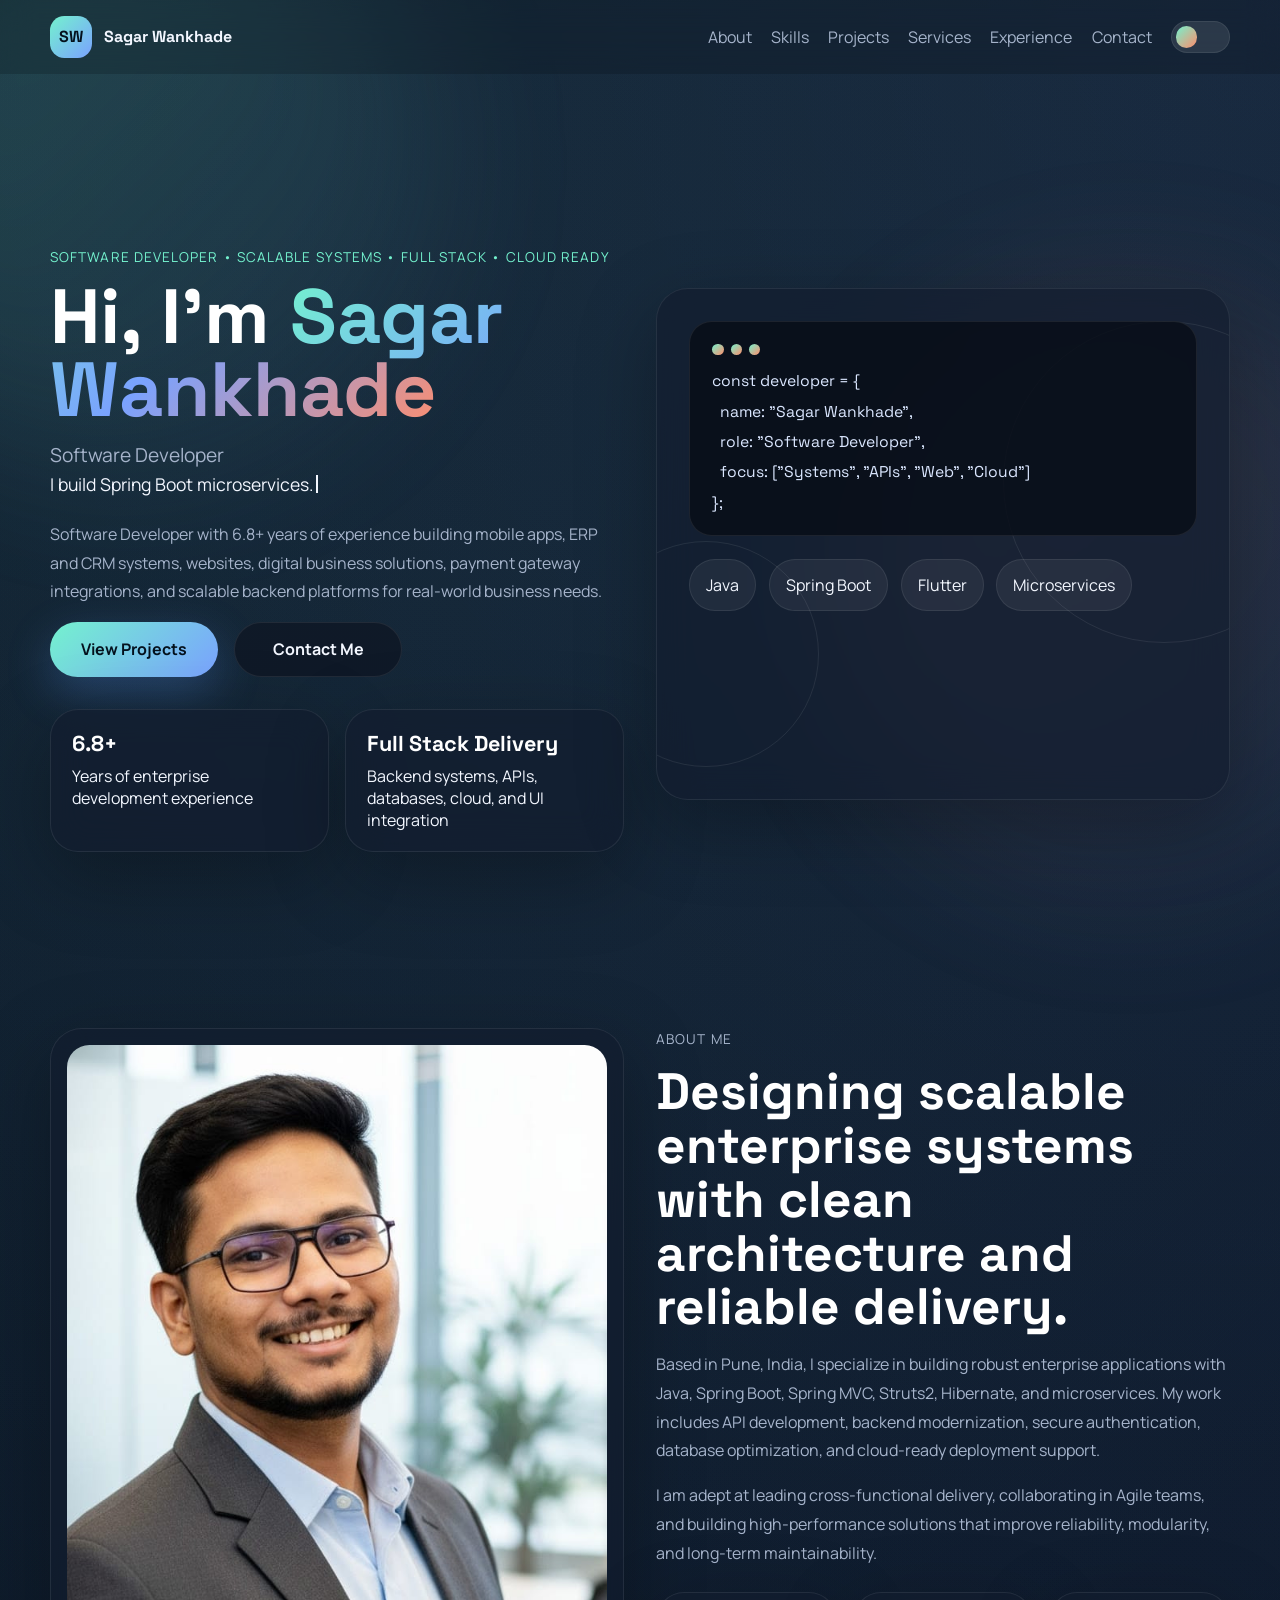
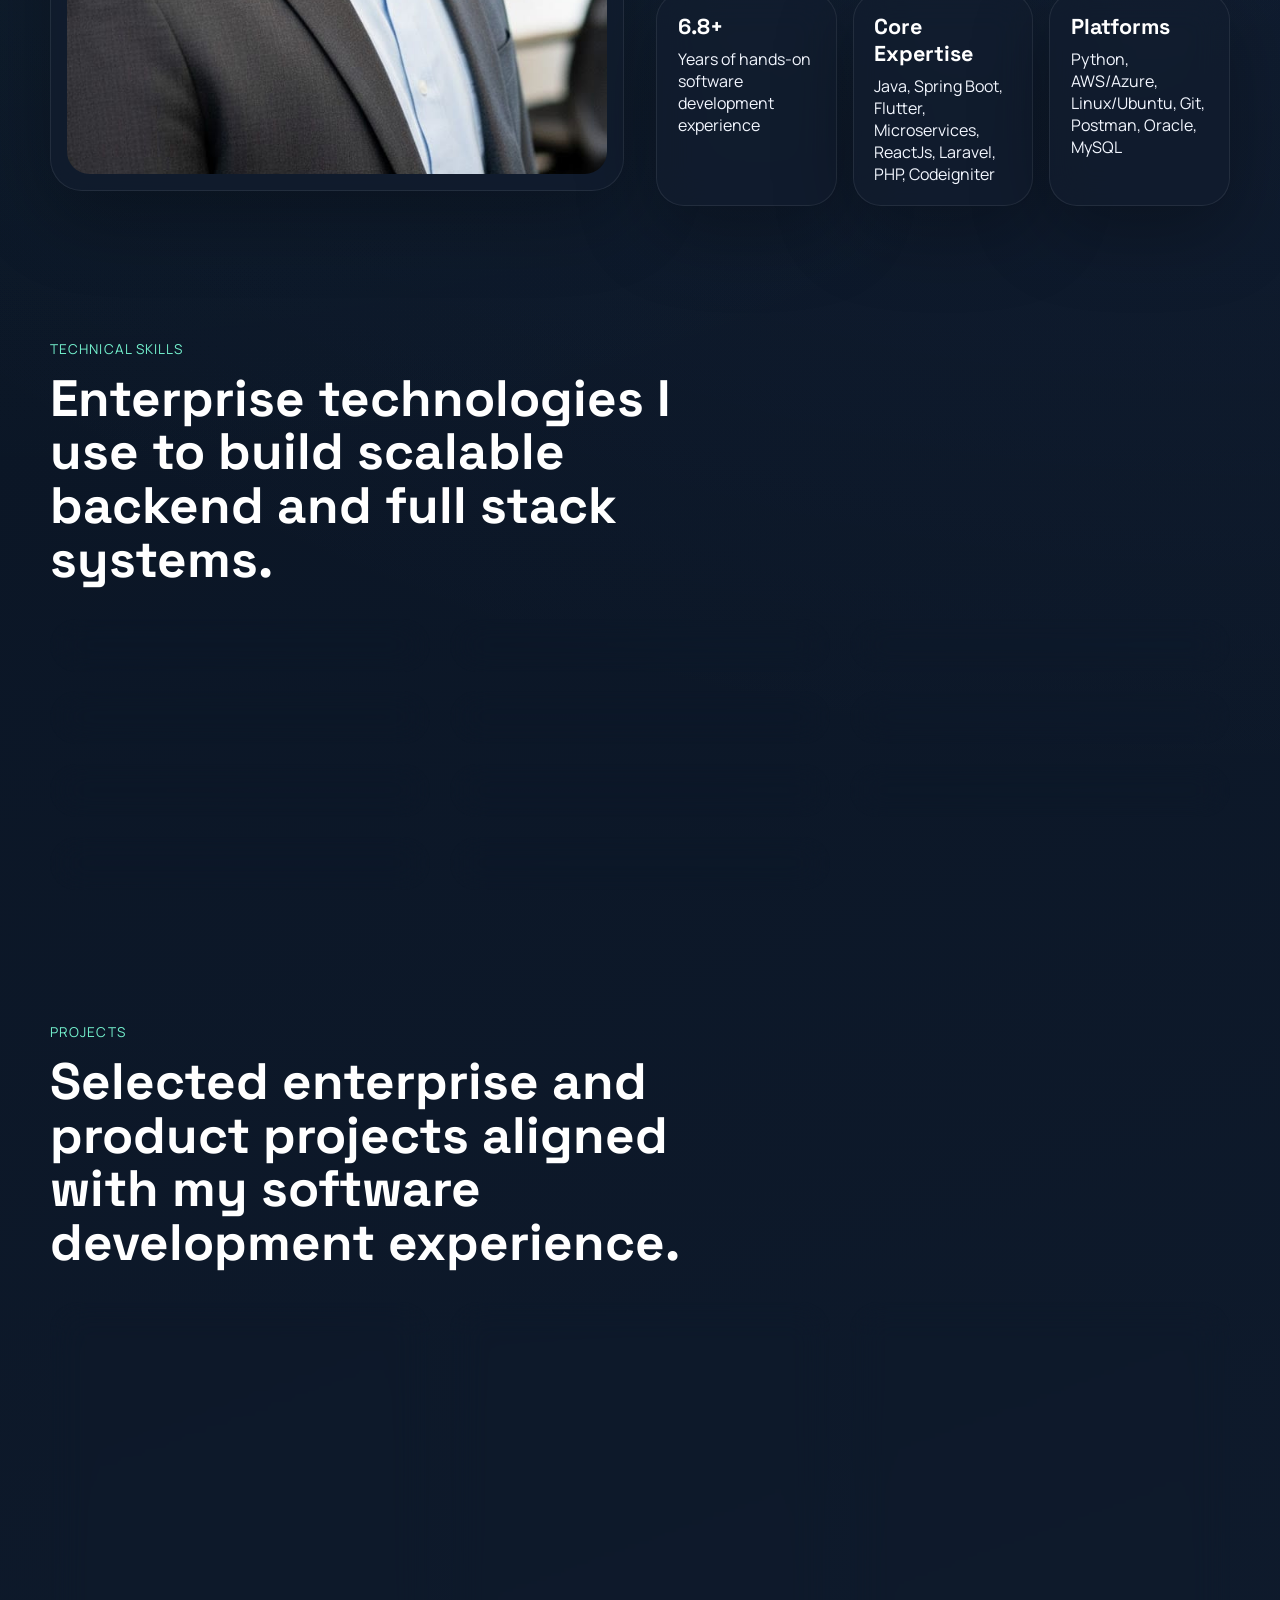
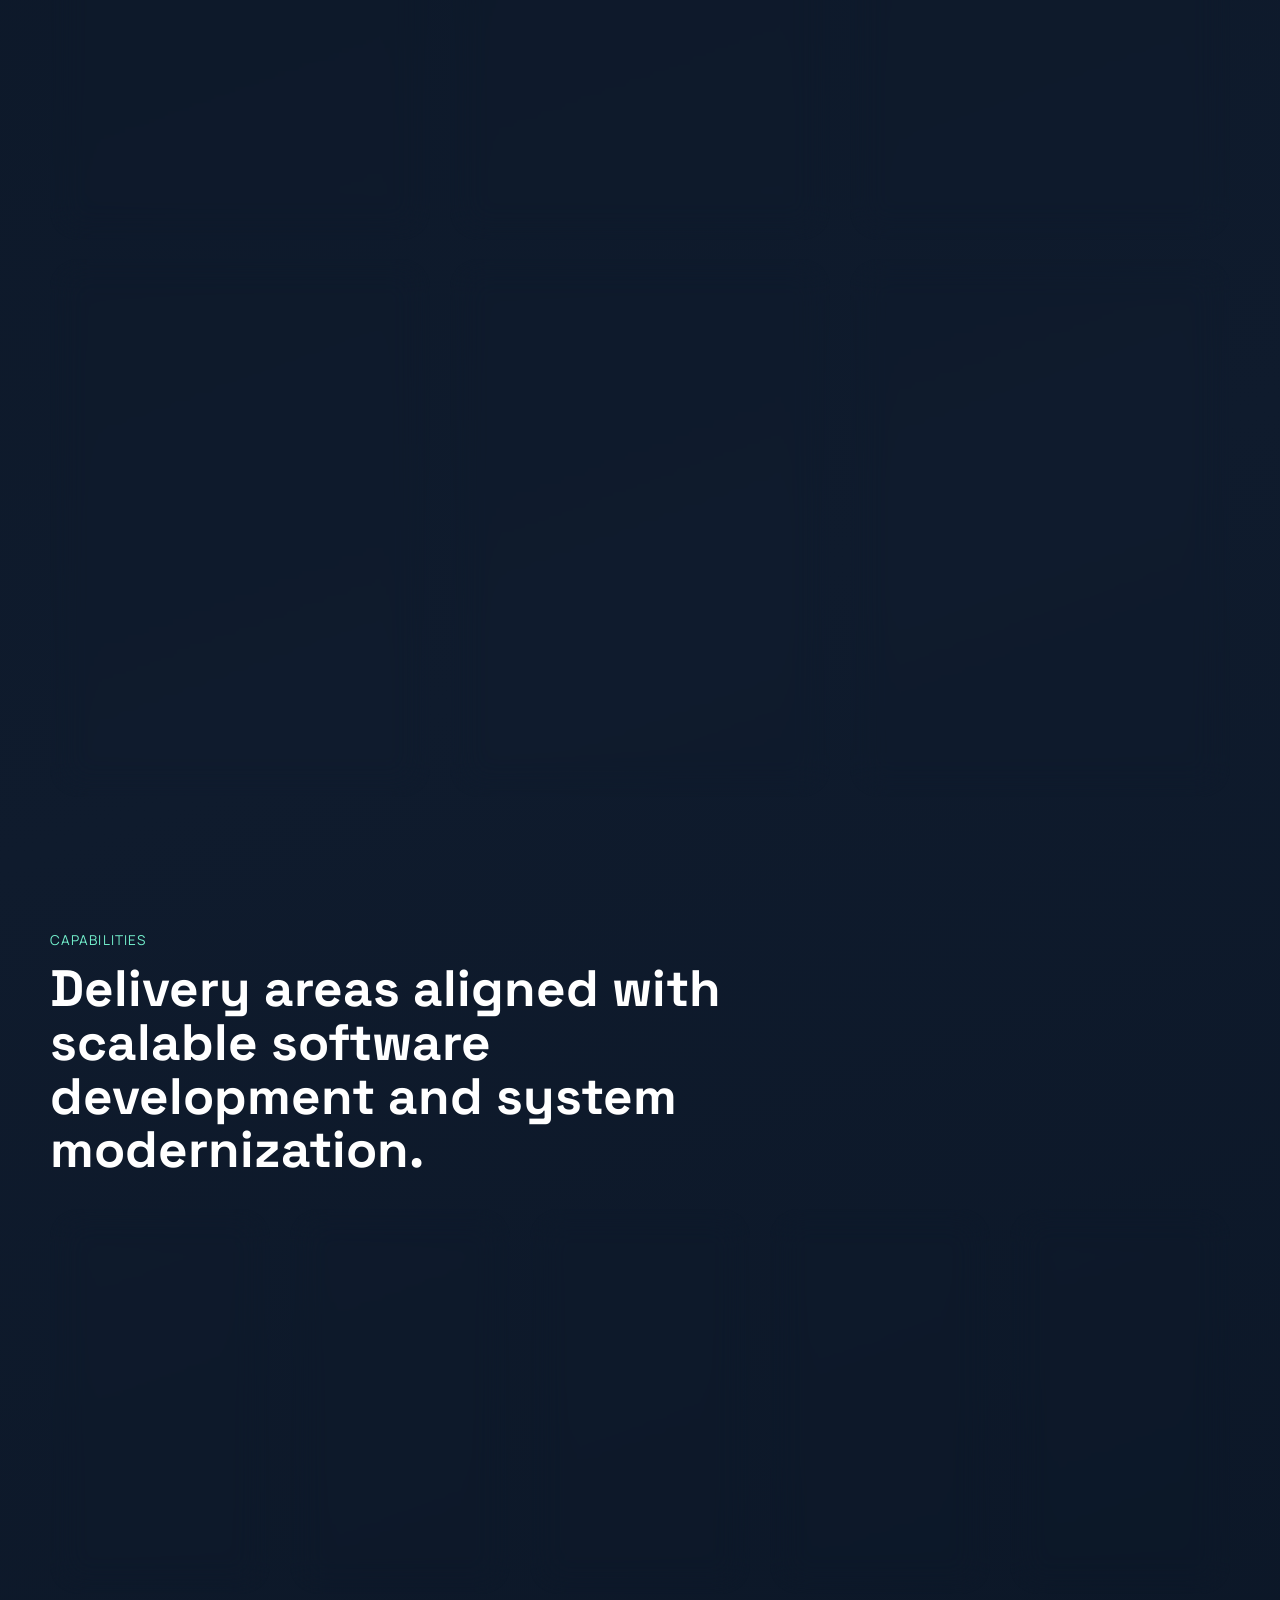
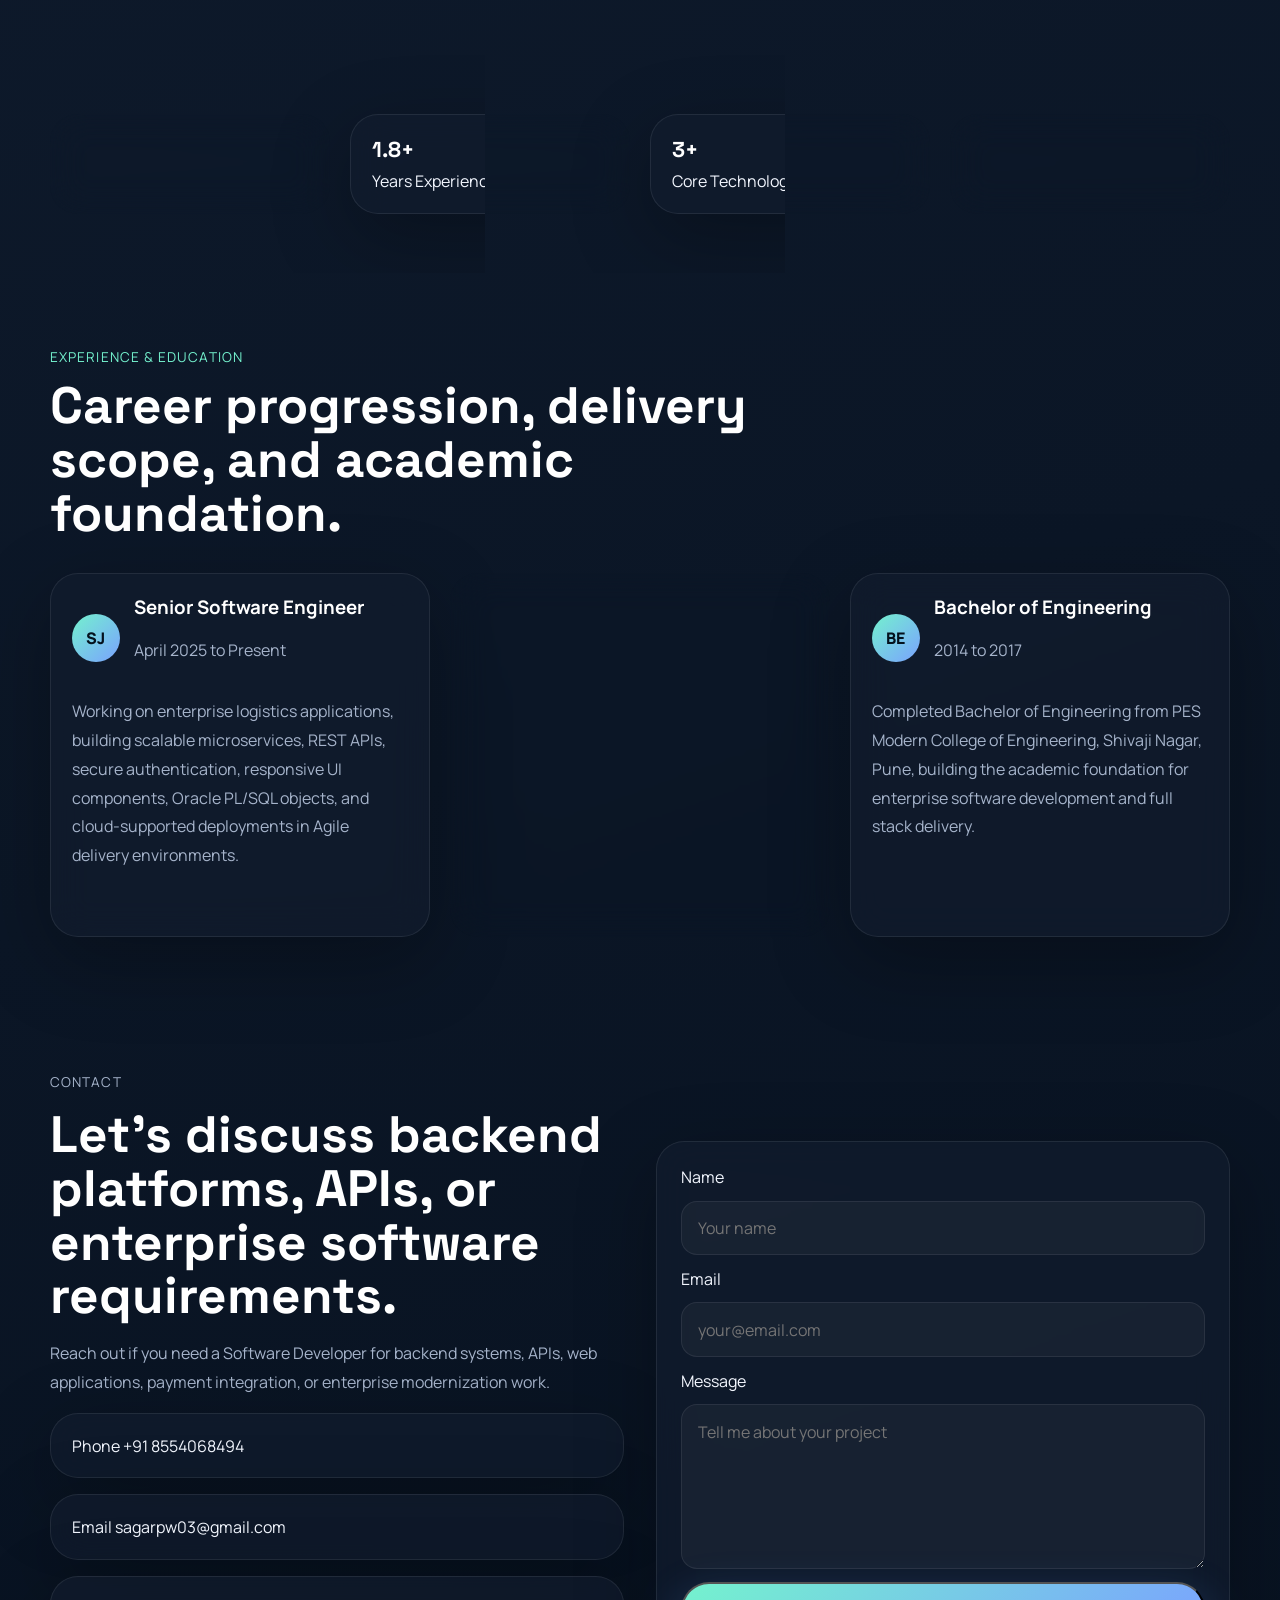
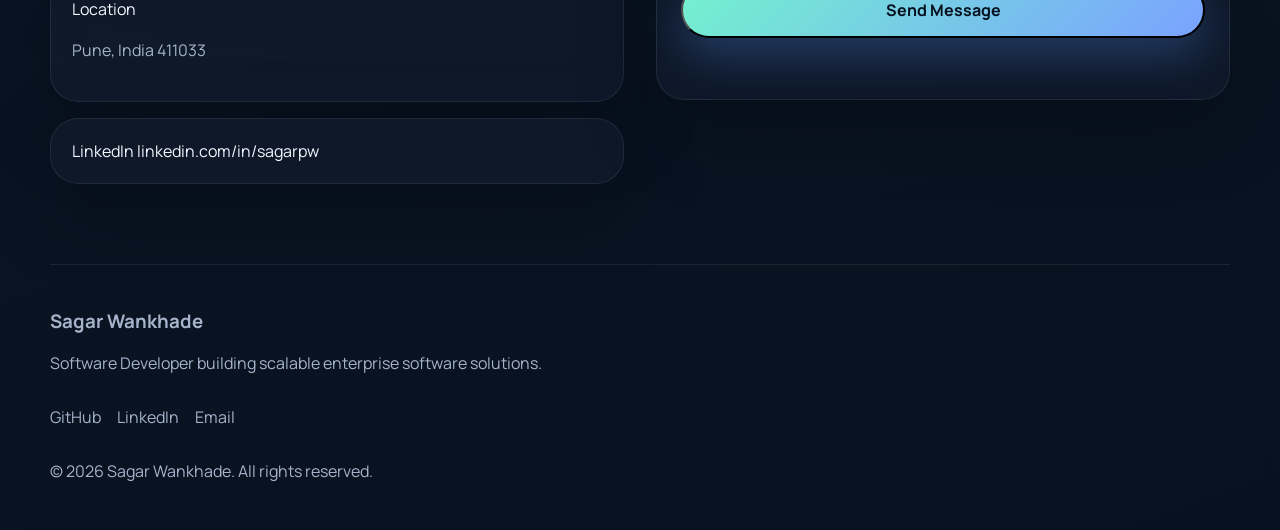
==== index.html @ 807e54e8 "portfolio page ready to make it live" ====
<!DOCTYPE html>
<html lang="en">
<head>
  <meta charset="UTF-8">
  <meta name="viewport" content="width=device-width, initial-scale=1.0">
  <meta name="description" content="Sagar Wankhade is a Software Developer with 6.8+ years of experience building scalable software solutions across backend systems, microservices, APIs, web platforms, and enterprise applications.">
  <meta name="theme-color" content="#0b1020">
  <title>Sagar Wankhade | Software Developer</title>
  <link rel="preconnect" href="https://fonts.googleapis.com">
  <link rel="preconnect" href="https://fonts.gstatic.com" crossorigin>
  <link href="https://fonts.googleapis.com/css2?family=Space+Grotesk:wght@400;500;700&family=Manrope:wght@400;500;700;800&display=swap" rel="stylesheet">
  <link rel="stylesheet" href="style.css">
</head>
<body>
  <div class="page-shell">
    <div class="aurora aurora-one"></div>
    <div class="aurora aurora-two"></div>

    <!-- Header / Navigation -->
    <header class="site-header" id="top">
      <nav class="navbar container">
        <a class="brand" href="#hero">
          <span class="brand-mark">SW</span>
          <span class="brand-text">Sagar Wankhade</span>
        </a>

        <button class="nav-toggle" id="navToggle" aria-label="Toggle navigation" aria-expanded="false">
          <span></span>
          <span></span>
        </button>

        <div class="nav-panel" id="navPanel">
          <a href="#about">About</a>
          <a href="#skills">Skills</a>
          <a href="#projects">Projects</a>
          <a href="#services">Services</a>
          <a href="#testimonials">Experience</a>
          <a href="#contact">Contact</a>
          <button class="theme-toggle" id="themeToggle" aria-label="Toggle color theme">
            <span class="theme-toggle-track">
              <span class="theme-toggle-thumb"></span>
            </span>
          </button>
        </div>
      </nav>
    </header>

    <main>
      <!-- Hero Section -->
      <section class="hero-section" id="hero">
        <div class="container hero-grid">
          <div class="hero-copy reveal">
            <p class="eyebrow">Software Developer • Scalable Systems • Full Stack • Cloud Ready</p>
            <h1>Hi, I'm <span class="text-gradient">Sagar Wankhade</span></h1>
            <p class="hero-subtitle">Software Developer</p>
            <p class="typing-line">
              I build <span id="typedText" class="typed-text" aria-live="polite"></span>
            </p>
            <p class="hero-description">
              Software Developer with 6.8+ years of experience building mobile apps, ERP and CRM systems, websites, digital business solutions, payment gateway integrations, and scalable backend platforms for real-world business needs.
            </p>
            <div class="hero-actions">
              <a class="btn btn-primary" href="#projects">View Projects</a>
              <a class="btn btn-secondary" href="#contact">Contact Me</a>
            </div>
            <div class="hero-meta">
              <div class="meta-card glass-card">
                <strong>6.8+</strong>
                <span>Years of enterprise development experience</span>
              </div>
              <div class="meta-card glass-card">
                <strong>Full Stack Delivery</strong>
                <span>Backend systems, APIs, databases, cloud, and UI integration</span>
              </div>
            </div>
          </div>

          <div class="hero-visual reveal">
            <div class="hero-orbit glass-card">
              <div class="code-window">
                <div class="window-dots">
                  <span></span>
                  <span></span>
                  <span></span>
                </div>
                <div class="code-lines">
                  <span>const developer = {</span>
                  <span>&nbsp;&nbsp;name: "Sagar Wankhade",</span>
                  <span>&nbsp;&nbsp;role: "Software Developer",</span>
                  <span>&nbsp;&nbsp;focus: ["Systems", "APIs", "Web", "Cloud"]</span>
                  <span>};</span>
                </div>
              </div>
              <div class="floating-badges">
                <span>Java</span>
                <span>Spring Boot</span>
                <span>Flutter</span>
                <span>Microservices</span>
              </div>
            </div>
          </div>
        </div>
      </section>

      <!-- About Section -->
      <section class="section" id="about">
        <div class="container section-grid about-grid">
          <div class="about-photo reveal">
            <div class="photo-frame glass-card">
              <img src="images/profile.jpg" alt="Portrait of Sagar Wankhade">
            </div>
          </div>
          <div class="about-copy reveal">
            <p class="section-tag">About Me</p>
            <h2>Designing scalable enterprise systems with clean architecture and reliable delivery.</h2>
            <p>
              Based in Pune, India, I specialize in building robust enterprise applications with Java, Spring Boot, Spring MVC, Struts2, Hibernate, and microservices. My work includes API development, backend modernization, secure authentication, database optimization, and cloud-ready deployment support.
            </p>
            <p>
              I am adept at leading cross-functional delivery, collaborating in Agile teams, and building high-performance solutions that improve reliability, modularity, and long-term maintainability.
            </p>
            <div class="about-highlights">
              <article class="glass-card highlight-card">
                <strong>6.8+</strong>
                <span>Years of hands-on software development experience</span>
              </article>
              <article class="glass-card highlight-card">
                <strong>Core Expertise</strong>
                <span>Java, Spring Boot, Flutter, Microservices, ReactJs, Laravel, PHP, Codeigniter</span>
              </article>
              <article class="glass-card highlight-card">
                <strong>Platforms</strong>
                <span>Python, AWS/Azure, Linux/Ubuntu, Git, Postman, Oracle, MySQL</span>
              </article>
            </div>
          </div>
        </div>
      </section>

      <!-- Skills Section -->
      <section class="section" id="skills">
        <div class="container">
          <div class="section-heading reveal">
            <p class="section-tag">Technical Skills</p>
            <h2>Enterprise technologies I use to build scalable backend and full stack systems.</h2>
          </div>
          <div class="skills-grid reveal">
            <div class="skill-badge glass-card">Java</div>
            <div class="skill-badge glass-card">Spring Boot</div>
            <div class="skill-badge glass-card">Flutter</div>
            <div class="skill-badge glass-card">Microservices</div>
            <div class="skill-badge glass-card">ReactJs</div>
            <div class="skill-badge glass-card">Laravel</div>
            <div class="skill-badge glass-card">PHP</div>
            <div class="skill-badge glass-card">Codeigniter</div>
            <div class="skill-badge glass-card">Python</div>
            <div class="skill-badge glass-card">AWS/Azure</div>
            <div class="skill-badge glass-card">Linux/Ubuntu</div>
          </div>
        </div>
      </section>

      <!-- Projects Section -->
      <section class="section" id="projects">
        <div class="container">
          <div class="section-heading reveal">
            <p class="section-tag">Projects</p>
            <h2>Selected enterprise and product projects aligned with my software development experience.</h2>
          </div>
          <!-- Replace placeholder project/social URLs with your real links before publishing. -->
          <div class="projects-grid">
            <article class="project-card glass-card reveal">
              <img src="images/project-fintech.svg" alt="Fintech mobile app project">
              <div class="project-content">
                <h3>SOAP API Consumes</h3>
                <p>Transformed legacy SOAP services into modern REST-oriented integrations, improving maintainability and response performance for enterprise workflows.</p>
                <p class="project-tech">Spring Boot • SoapUI • Oracle WebLogic • Git • Jenkins</p>
                <div class="project-links">
                  <a href="https://github.com/" target="_blank" rel="noreferrer">GitHub</a>
                  <a href="#contact">Live Demo</a>
                </div>
              </div>
            </article>
            <article class="project-card glass-card reveal">
              <img src="images/project-crm.svg" alt="CRM dashboard project">
              <div class="project-content">
                <h3>Accommodation Booking</h3>
                <p>Built a booking platform with scalable backend logic, structured project workflows, and responsive UI support for online reservations.</p>
                <p class="project-tech">Spring Boot • HTML • Bootstrap • Maven • Hibernate • jQuery</p>
                <div class="project-links">
                  <a href="https://github.com/" target="_blank" rel="noreferrer">GitHub</a>
                  <a href="#contact">Live Demo</a>
                </div>
              </div>
            </article>
            <article class="project-card glass-card reveal">
              <img src="images/project-erp.svg" alt="ERP system project">
              <div class="project-content">
                <h3>Lead Management Software</h3>
                <p>Delivered a business workflow application for lead tracking, process visibility, and day-to-day operational efficiency.</p>
                <p class="project-tech">Spring Boot • Hibernate • HTML • jQuery • CSS</p>
                <div class="project-links">
                  <a href="https://github.com/" target="_blank" rel="noreferrer">GitHub</a>
                  <a href="#contact">Live Demo</a>
                </div>
              </div>
            </article>
            <article class="project-card glass-card reveal">
              <img src="images/project-booking.svg" alt="Booking platform project">
              <div class="project-content">
                <h3>University ERP</h3>
                <p>Worked on ERP modules supporting academic and administrative processes with stable backend integration and database-backed workflows.</p>
                <p class="project-tech">PHP • CodeIgniter • XAMPP • Ubuntu • Git • MySQL</p>
                <div class="project-links">
                  <a href="https://github.com/" target="_blank" rel="noreferrer">GitHub</a>
                  <a href="#contact">Live Demo</a>
                </div>
              </div>
            </article>
            <article class="project-card glass-card reveal">
              <img src="images/project-analytics.svg" alt="Analytics platform project">
              <div class="project-content">
                <h3>Online Patient OPD Booking</h3>
                <p>Built a healthcare booking module for appointment flow, patient access, and operational coordination in a live service environment.</p>
                <p class="project-tech">Struts2 • Hibernate • HTML • JavaScript • CSS</p>
                <div class="project-links">
                  <a href="https://github.com/" target="_blank" rel="noreferrer">GitHub</a>
                  <a href="#contact">Live Demo</a>
                </div>
              </div>
            </article>
            <article class="project-card glass-card reveal">
              <img src="images/project-commerce.svg" alt="Commerce app project">
              <div class="project-content">
                <h3>Multi-Payment Gateway Integration</h3>
                <p>Implemented payment gateway integrations for transaction processing, backend coordination, and reliable payment workflows.</p>
                <p class="project-tech">Spring Boot • Hibernate • Maven • HTML • jQuery • CSS</p>
                <div class="project-links">
                  <a href="https://github.com/" target="_blank" rel="noreferrer">GitHub</a>
                  <a href="#contact">Live Demo</a>
                </div>
              </div>
            </article>
          </div>
        </div>
      </section>

      <!-- Services Section -->
      <section class="section" id="services">
        <div class="container">
          <div class="section-heading reveal">
            <p class="section-tag">Capabilities</p>
            <h2>Delivery areas aligned with scalable software development and system modernization.</h2>
          </div>
          <div class="services-grid">
            <article class="service-card glass-card reveal">
              <div class="service-icon">☕</div>
              <h3>Website & Mobile App Development</h3>
              <p>Professional websites and mobile applications built for performance, usability, and real business impact.</p>
            </article>
            <article class="service-card glass-card reveal">
              <div class="service-icon">📱</div>
              <h3>Mobile App Development</h3>
              <p>Android and iOS applications with smooth user experience, scalable architecture, and reliable integration support.</p>
            </article>
            <article class="service-card glass-card reveal">
              <div class="service-icon">🧩</div>
              <h3>Microservices Architecture</h3>
              <p>Building modular services with scalable deployment patterns and maintainable service boundaries.</p>
            </article>
            <article class="service-card glass-card reveal">
              <div class="service-icon">💳</div>
              <h3>Payment Integration</h3>
              <p>Reliable payment gateway integrations with secure transaction handling and smooth business flow support.</p>
            </article>
            <article class="service-card glass-card reveal">
              <div class="service-icon">☁️</div>
              <h3>Cloud & DevOps Support</h3>
              <p>AWS, Jenkins, Linux, Docker, Kubernetes, and deployment support for enterprise delivery environments.</p>
            </article>
          </div>
        </div>
      </section>

      <!-- Statistics Section -->
      <section class="section" id="stats">
        <div class="container">
          <div class="stats-grid">
            <article class="stat-card glass-card reveal">
              <strong class="counter" data-target="10">0</strong>
              <span>Projects Completed</span>
            </article>
            <article class="stat-card glass-card reveal">
              <strong class="counter" data-target="6.8">0</strong>
              <span>Years Experience</span>
            </article>
            <article class="stat-card glass-card reveal">
              <strong class="counter" data-target="12">0</strong>
              <span>Core Technologies</span>
            </article>
            <article class="stat-card glass-card reveal">
              <strong class="counter" data-target="2">0</strong>
              <span>Major Career Phases</span>
            </article>
          </div>
        </div>
      </section>

      <!-- Experience Section -->
      <section class="section" id="testimonials">
        <div class="container">
          <div class="section-heading reveal">
            <p class="section-tag">Experience & Education</p>
            <h2>Career progression, delivery scope, and academic foundation.</h2>
          </div>
          <div class="testimonials-grid">
            <article class="testimonial-card glass-card reveal">
              <div class="testimonial-head">
                <div class="avatar">SJ</div>
                <div>
                  <h3>Senior Software Engineer</h3>
                  <p>April 2025 to Present</p>
                </div>
              </div>
              <p>Working on enterprise logistics applications, building scalable microservices, REST APIs, secure authentication, responsive UI components, Oracle PL/SQL objects, and cloud-supported deployments in Agile delivery environments.</p>
            </article>
            <article class="testimonial-card glass-card reveal">
              <div class="testimonial-head">
                <div class="avatar">SE</div>
                <div>
                  <h3>Senior Software Engineer</h3>
                  <p>March 2019 to April 2025</p>
                </div>
              </div>
              <p>Developed scalable Java applications with Spring Boot and Hibernate, improved efficiency, modernized SOAP services into REST APIs, worked with AWS-ready environments, and contributed to interactive web applications, containerization exposure, and framework-diverse projects.</p>
            </article>
            <article class="testimonial-card glass-card reveal">
              <div class="testimonial-head">
                <div class="avatar">BE</div>
                <div>
                  <h3>Bachelor of Engineering</h3>
                  <p>2014 to 2017</p>
                </div>
              </div>
              <p>Completed Bachelor of Engineering from PES Modern College of Engineering, Shivaji Nagar, Pune, building the academic foundation for enterprise software development and full stack delivery.</p>
            </article>
          </div>
        </div>
      </section>

      <!-- Contact Section -->
      <section class="section" id="contact">
        <div class="container contact-grid">
          <div class="contact-copy reveal">
            <p class="section-tag">Contact</p>
            <h2>Let’s discuss backend platforms, APIs, or enterprise software requirements.</h2>
            <p>
              Reach out if you need a Software Developer for backend systems, APIs, web applications, payment integration, or enterprise modernization work.
            </p>
            <div class="contact-cards">
              <div class="glass-card contact-card">
                <span>Phone</span>
                <a href="tel:+918554068494">+91 8554068494</a>
              </div>
              <div class="glass-card contact-card">
                <span>Email</span>
                <a href="mailto:sagarpw03@gmail.com">sagarpw03@gmail.com</a>
              </div>
              <div class="glass-card contact-card">
                <span>Location</span>
                <p>Pune, India 411033</p>
              </div>
              <div class="glass-card contact-card">
                <span>LinkedIn</span>
                <a href="https://www.linkedin.com/in/sagarpw" target="_blank" rel="noreferrer">linkedin.com/in/sagarpw</a>
              </div>
            </div>
          </div>

          <form class="contact-form glass-card reveal" id="contactForm">
            <label for="name">Name</label>
            <input id="name" name="name" type="text" placeholder="Your name" required>

            <label for="email">Email</label>
            <input id="email" name="email" type="email" placeholder="your@email.com" required>

            <label for="message">Message</label>
            <textarea id="message" name="message" rows="6" placeholder="Tell me about your project" required></textarea>

            <button class="btn btn-primary" type="submit">Send Message</button>
            <p class="form-feedback" id="formFeedback" aria-live="polite"></p>
          </form>
        </div>
      </section>
    </main>

    <!-- Footer -->
    <footer class="site-footer">
      <div class="container footer-content">
        <div>
          <h3>Sagar Wankhade</h3>
          <p>Software Developer building scalable enterprise software solutions.</p>
        </div>
        <div class="footer-links">
          <a href="https://github.com/" target="_blank" rel="noreferrer">GitHub</a>
          <a href="https://www.linkedin.com/in/sagarpw" target="_blank" rel="noreferrer">LinkedIn</a>
          <a href="mailto:sagarpw03@gmail.com">Email</a>
        </div>
        <p>© <span id="currentYear"></span> Sagar Wankhade. All rights reserved.</p>
      </div>
    </footer>
  </div>

  <script src="script.js"></script>
</body>
</html>
---- style.css ----
:root {
  --bg: #07111f;
  --bg-soft: #0f1b2d;
  --surface: rgba(18, 29, 46, 0.68);
  --surface-strong: rgba(15, 24, 38, 0.88);
  --surface-border: rgba(255, 255, 255, 0.08);
  --text: #f3f7ff;
  --muted: #a6b4cb;
  --heading: #ffffff;
  --primary: #74f2ce;
  --secondary: #7aa2ff;
  --accent: #ff8d6c;
  --shadow: 0 24px 80px rgba(0, 0, 0, 0.28);
  --radius-lg: 28px;
  --radius-md: 20px;
  --radius-sm: 14px;
  --container: min(1180px, calc(100% - 2rem));
  --transition: 260ms ease;
}

body.light-theme {
  --bg: #edf4ff;
  --bg-soft: #f7fbff;
  --surface: rgba(255, 255, 255, 0.72);
  --surface-strong: rgba(255, 255, 255, 0.9);
  --surface-border: rgba(11, 34, 61, 0.08);
  --text: #14233c;
  --muted: #5f6f87;
  --heading: #081120;
  --primary: #006d77;
  --secondary: #4a67ff;
  --accent: #ff7a45;
  --shadow: 0 24px 80px rgba(42, 81, 144, 0.14);
}

* {
  box-sizing: border-box;
}

html {
  scroll-behavior: smooth;
}

body {
  margin: 0;
  font-family: "Manrope", sans-serif;
  color: var(--text);
  background:
    radial-gradient(circle at top left, rgba(116, 242, 206, 0.08), transparent 30%),
    radial-gradient(circle at top right, rgba(122, 162, 255, 0.12), transparent 34%),
    linear-gradient(160deg, var(--bg) 0%, var(--bg-soft) 55%, var(--bg) 100%);
  min-height: 100vh;
  overflow-x: hidden;
}

a {
  color: inherit;
  text-decoration: none;
}

img {
  max-width: 100%;
  display: block;
}

button,
input,
textarea {
  font: inherit;
}

.page-shell {
  position: relative;
  isolation: isolate;
}

.aurora {
  position: fixed;
  inset: auto;
  width: 38rem;
  height: 38rem;
  border-radius: 50%;
  filter: blur(80px);
  z-index: -1;
  opacity: 0.38;
}

.aurora-one {
  top: -8rem;
  left: -10rem;
  background: linear-gradient(135deg, rgba(116, 242, 206, 0.46), rgba(122, 162, 255, 0.12));
}

.aurora-two {
  right: -10rem;
  top: 18rem;
  background: linear-gradient(135deg, rgba(255, 141, 108, 0.32), rgba(122, 162, 255, 0.16));
}

.container {
  width: var(--container);
  margin: 0 auto;
}

.glass-card {
  background: var(--surface);
  border: 1px solid var(--surface-border);
  backdrop-filter: blur(18px);
  -webkit-backdrop-filter: blur(18px);
  box-shadow: var(--shadow);
}

.site-header {
  position: sticky;
  top: 0;
  z-index: 20;
  padding: 1rem 0;
  backdrop-filter: blur(16px);
  -webkit-backdrop-filter: blur(16px);
  background: rgba(5, 10, 18, 0.2);
}

.navbar {
  display: flex;
  align-items: center;
  justify-content: space-between;
  gap: 1rem;
}

.brand {
  display: inline-flex;
  align-items: center;
  gap: 0.8rem;
  font-family: "Space Grotesk", sans-serif;
  font-weight: 700;
}

.brand-mark {
  display: grid;
  place-items: center;
  width: 2.6rem;
  height: 2.6rem;
  border-radius: 0.9rem;
  color: #04111d;
  background: linear-gradient(135deg, var(--primary), var(--secondary));
}

.nav-panel {
  display: flex;
  align-items: center;
  gap: 1.2rem;
}

.nav-panel a {
  color: var(--muted);
  transition: color var(--transition);
}

.nav-panel a:hover,
.nav-panel a.active {
  color: var(--text);
}

.nav-toggle {
  display: none;
  border: 0;
  background: transparent;
  padding: 0;
}

.nav-toggle span {
  display: block;
  width: 1.7rem;
  height: 2px;
  margin: 0.35rem 0;
  background: var(--text);
  transition: transform var(--transition), opacity var(--transition);
}

.theme-toggle {
  border: 0;
  background: transparent;
  cursor: pointer;
  padding: 0;
}

.theme-toggle-track {
  width: 3.7rem;
  height: 2rem;
  background: rgba(255, 255, 255, 0.1);
  border: 1px solid var(--surface-border);
  border-radius: 999px;
  display: inline-flex;
  align-items: center;
  padding: 0.25rem;
}

.theme-toggle-thumb {
  width: 1.35rem;
  height: 1.35rem;
  border-radius: 50%;
  background: linear-gradient(135deg, var(--primary), var(--accent));
  transition: transform var(--transition);
}

body.light-theme .theme-toggle-thumb {
  transform: translateX(1.65rem);
}

.hero-section {
  padding: 5.5rem 0 3rem;
  min-height: 100vh;
  display: grid;
  align-items: center;
}

.hero-grid,
.section-grid,
.contact-grid,
.about-grid {
  display: grid;
  gap: 2rem;
}

.hero-grid,
.about-grid,
.contact-grid {
  grid-template-columns: repeat(2, minmax(0, 1fr));
  align-items: center;
}

.eyebrow,
.section-tag,
.project-tech {
  letter-spacing: 0.08em;
  text-transform: uppercase;
  color: var(--primary);
  font-size: 0.85rem;
}

.hero-copy h1,
.section-heading h2,
.about-copy h2,
.contact-copy h2 {
  margin: 0;
  font-family: "Space Grotesk", sans-serif;
  font-size: clamp(2.6rem, 6vw, 5.3rem);
  line-height: 0.95;
  color: var(--heading);
}

.section-heading h2,
.about-copy h2,
.contact-copy h2 {
  font-size: clamp(2rem, 4vw, 3.3rem);
  line-height: 1.05;
}

.text-gradient {
  background: linear-gradient(135deg, var(--primary), var(--secondary), var(--accent));
  -webkit-background-clip: text;
  background-clip: text;
  color: transparent;
}

.hero-subtitle {
  margin: 1rem 0 0.25rem;
  font-size: 1.2rem;
  color: var(--muted);
}

.typing-line {
  min-height: 2rem;
  margin: 0.2rem 0 1rem;
  font-size: 1.1rem;
  color: var(--text);
}

.typed-text::after {
  content: "";
  display: inline-block;
  width: 2px;
  height: 1em;
  margin-left: 0.2rem;
  vertical-align: -0.12em;
  background: currentColor;
  animation: blink 0.8s steps(1) infinite;
}

@keyframes blink {
  50% {
    opacity: 0;
  }
}

.hero-description,
.about-copy p,
.contact-copy p,
.service-card p,
.testimonial-card p,
.project-content p {
  color: var(--muted);
  line-height: 1.8;
}

.hero-actions,
.project-links,
.footer-links {
  display: flex;
  flex-wrap: wrap;
  gap: 1rem;
}

.btn {
  display: inline-flex;
  align-items: center;
  justify-content: center;
  min-width: 10.5rem;
  padding: 0.95rem 1.5rem;
  border-radius: 999px;
  font-weight: 700;
  transition: transform var(--transition), box-shadow var(--transition), border-color var(--transition);
}

.btn:hover {
  transform: translateY(-3px);
}

.btn-primary {
  color: #04111d;
  background: linear-gradient(135deg, var(--primary), var(--secondary));
  box-shadow: 0 16px 45px rgba(90, 154, 255, 0.28);
}

.btn-secondary {
  border: 1px solid var(--surface-border);
  background: var(--surface-strong);
}

.hero-meta,
.about-highlights,
.contact-cards {
  display: grid;
  gap: 1rem;
}

.hero-meta {
  grid-template-columns: repeat(2, minmax(0, 1fr));
  margin-top: 2rem;
}

.meta-card,
.highlight-card,
.contact-card,
.stat-card,
.testimonial-card,
.service-card,
.project-card,
.contact-form {
  border-radius: var(--radius-lg);
}

.meta-card,
.highlight-card,
.stat-card,
.testimonial-card,
.service-card,
.contact-card {
  padding: 1.3rem;
}

.meta-card strong,
.highlight-card strong,
.stat-card strong {
  display: block;
  margin-bottom: 0.45rem;
  font-family: "Space Grotesk", sans-serif;
  font-size: 1.35rem;
  color: var(--heading);
}

.hero-visual {
  position: relative;
}

.hero-orbit {
  position: relative;
  padding: 2rem;
  border-radius: 2rem;
  min-height: 32rem;
  overflow: hidden;
}

.hero-orbit::before,
.hero-orbit::after {
  content: "";
  position: absolute;
  border-radius: 50%;
  border: 1px solid rgba(255, 255, 255, 0.08);
}

.hero-orbit::before {
  width: 20rem;
  height: 20rem;
  right: -6rem;
  top: 2rem;
}

.hero-orbit::after {
  width: 14rem;
  height: 14rem;
  left: -4rem;
  bottom: 2rem;
}

.code-window {
  position: relative;
  z-index: 1;
  padding: 1.4rem;
  border-radius: 1.4rem;
  background: rgba(8, 14, 24, 0.82);
  border: 1px solid rgba(255, 255, 255, 0.08);
}

.window-dots {
  display: flex;
  gap: 0.45rem;
  margin-bottom: 1rem;
}

.window-dots span {
  width: 0.7rem;
  height: 0.7rem;
  border-radius: 50%;
  background: linear-gradient(135deg, var(--primary), var(--accent));
}

.code-lines {
  display: grid;
  gap: 0.65rem;
  color: #dbe7ff;
  font-family: "Space Grotesk", sans-serif;
  font-size: 0.98rem;
}

.floating-badges {
  display: flex;
  flex-wrap: wrap;
  gap: 0.8rem;
  margin-top: 1.4rem;
}

.floating-badges span,
.skill-badge {
  padding: 0.9rem 1rem;
  border-radius: 999px;
  background: rgba(255, 255, 255, 0.06);
  border: 1px solid rgba(255, 255, 255, 0.08);
}

.section {
  padding: 2.5rem 0 5rem;
}

.section-heading {
  max-width: 44rem;
  margin-bottom: 2rem;
}

.photo-frame {
  padding: 1rem;
  border-radius: 2rem;
}

.photo-frame img {
  border-radius: 1.4rem;
  aspect-ratio: 0.8 / 1.08;
  object-fit: cover;
  width: 100%;
}

.about-highlights {
  grid-template-columns: repeat(3, minmax(0, 1fr));
  margin-top: 1.5rem;
}

.skills-grid,
.services-grid,
.stats-grid,
.testimonials-grid,
.projects-grid {
  display: grid;
  gap: 1.25rem;
}

.skills-grid {
  grid-template-columns: repeat(3, minmax(0, 1fr));
}

.skill-badge {
  text-align: center;
  color: var(--heading);
  font-weight: 700;
}

.projects-grid {
  grid-template-columns: repeat(3, minmax(0, 1fr));
}

.project-card {
  overflow: hidden;
  transition: transform var(--transition), border-color var(--transition);
}

.project-card:hover,
.service-card:hover,
.testimonial-card:hover,
.stat-card:hover,
.highlight-card:hover,
.contact-card:hover {
  transform: translateY(-6px);
  border-color: rgba(116, 242, 206, 0.28);
}

.project-card img {
  aspect-ratio: 16 / 10;
  object-fit: cover;
  width: 100%;
}

.project-content {
  padding: 1.3rem;
}

.project-content h3,
.service-card h3,
.testimonial-head h3 {
  margin: 0 0 0.4rem;
  color: var(--heading);
}

.project-links a {
  font-weight: 700;
  color: var(--primary);
}

.services-grid {
  grid-template-columns: repeat(5, minmax(0, 1fr));
}

.service-icon {
  font-size: 1.8rem;
  margin-bottom: 1rem;
}

.stats-grid {
  grid-template-columns: repeat(4, minmax(0, 1fr));
}

.counter {
  font-size: 3rem;
}

.counter::after {
  content: "+";
}

.testimonials-grid {
  grid-template-columns: repeat(3, minmax(0, 1fr));
}

.testimonial-head {
  display: flex;
  align-items: center;
  gap: 0.9rem;
}

.avatar {
  width: 3rem;
  height: 3rem;
  border-radius: 50%;
  display: grid;
  place-items: center;
  font-weight: 800;
  color: #04111d;
  background: linear-gradient(135deg, var(--primary), var(--secondary));
}

.contact-form {
  padding: 1.5rem;
  display: grid;
  gap: 0.8rem;
}

.contact-form input,
.contact-form textarea {
  width: 100%;
  border: 1px solid var(--surface-border);
  border-radius: 1rem;
  padding: 0.95rem 1rem;
  color: var(--text);
  background: rgba(255, 255, 255, 0.04);
  outline: none;
  transition: border-color var(--transition), box-shadow var(--transition);
}

.contact-form input:focus,
.contact-form textarea:focus {
  border-color: rgba(116, 242, 206, 0.45);
  box-shadow: 0 0 0 4px rgba(116, 242, 206, 0.12);
}

.form-feedback {
  min-height: 1.5rem;
  margin: 0;
  color: var(--primary);
}

.site-footer {
  padding: 0 0 2rem;
}

.footer-content {
  display: grid;
  gap: 1rem;
  border-top: 1px solid rgba(255, 255, 255, 0.08);
  padding-top: 1.5rem;
  color: var(--muted);
}

.reveal {
  opacity: 0;
  transform: translateY(30px);
  transition: opacity 700ms ease, transform 700ms ease;
}

.reveal.visible {
  opacity: 1;
  transform: translateY(0);
}

@media (max-width: 1100px) {
  .projects-grid {
    grid-template-columns: repeat(2, minmax(0, 1fr));
  }

  .services-grid {
    grid-template-columns: repeat(3, minmax(0, 1fr));
  }

  .about-highlights,
  .stats-grid,
  .testimonials-grid {
    grid-template-columns: repeat(2, minmax(0, 1fr));
  }
}

@media (max-width: 820px) {
  .nav-toggle {
    display: inline-block;
  }

  .nav-panel {
    position: absolute;
    top: calc(100% + 0.8rem);
    left: 1rem;
    right: 1rem;
    flex-direction: column;
    align-items: flex-start;
    padding: 1rem;
    border-radius: 1.3rem;
    background: var(--surface-strong);
    border: 1px solid var(--surface-border);
    box-shadow: var(--shadow);
    opacity: 0;
    pointer-events: none;
    transform: translateY(-10px);
    transition: opacity var(--transition), transform var(--transition);
  }

  .nav-panel.open {
    opacity: 1;
    pointer-events: auto;
    transform: translateY(0);
  }

  .hero-grid,
  .about-grid,
  .contact-grid {
    grid-template-columns: 1fr;
  }

  .hero-section {
    padding-top: 3rem;
  }

  .hero-orbit {
    min-height: auto;
  }

  .skills-grid,
  .services-grid,
  .stats-grid,
  .testimonials-grid,
  .projects-grid,
  .about-highlights,
  .hero-meta {
    grid-template-columns: 1fr;
  }
}

@media (max-width: 560px) {
  .site-header {
    padding: 0.85rem 0;
  }

  .brand-text {
    display: none;
  }

  .hero-copy h1 {
    font-size: clamp(2.3rem, 11vw, 3.4rem);
  }

  .btn {
    width: 100%;
  }

  .hero-actions,
  .footer-links,
  .project-links {
    flex-direction: column;
  }
}
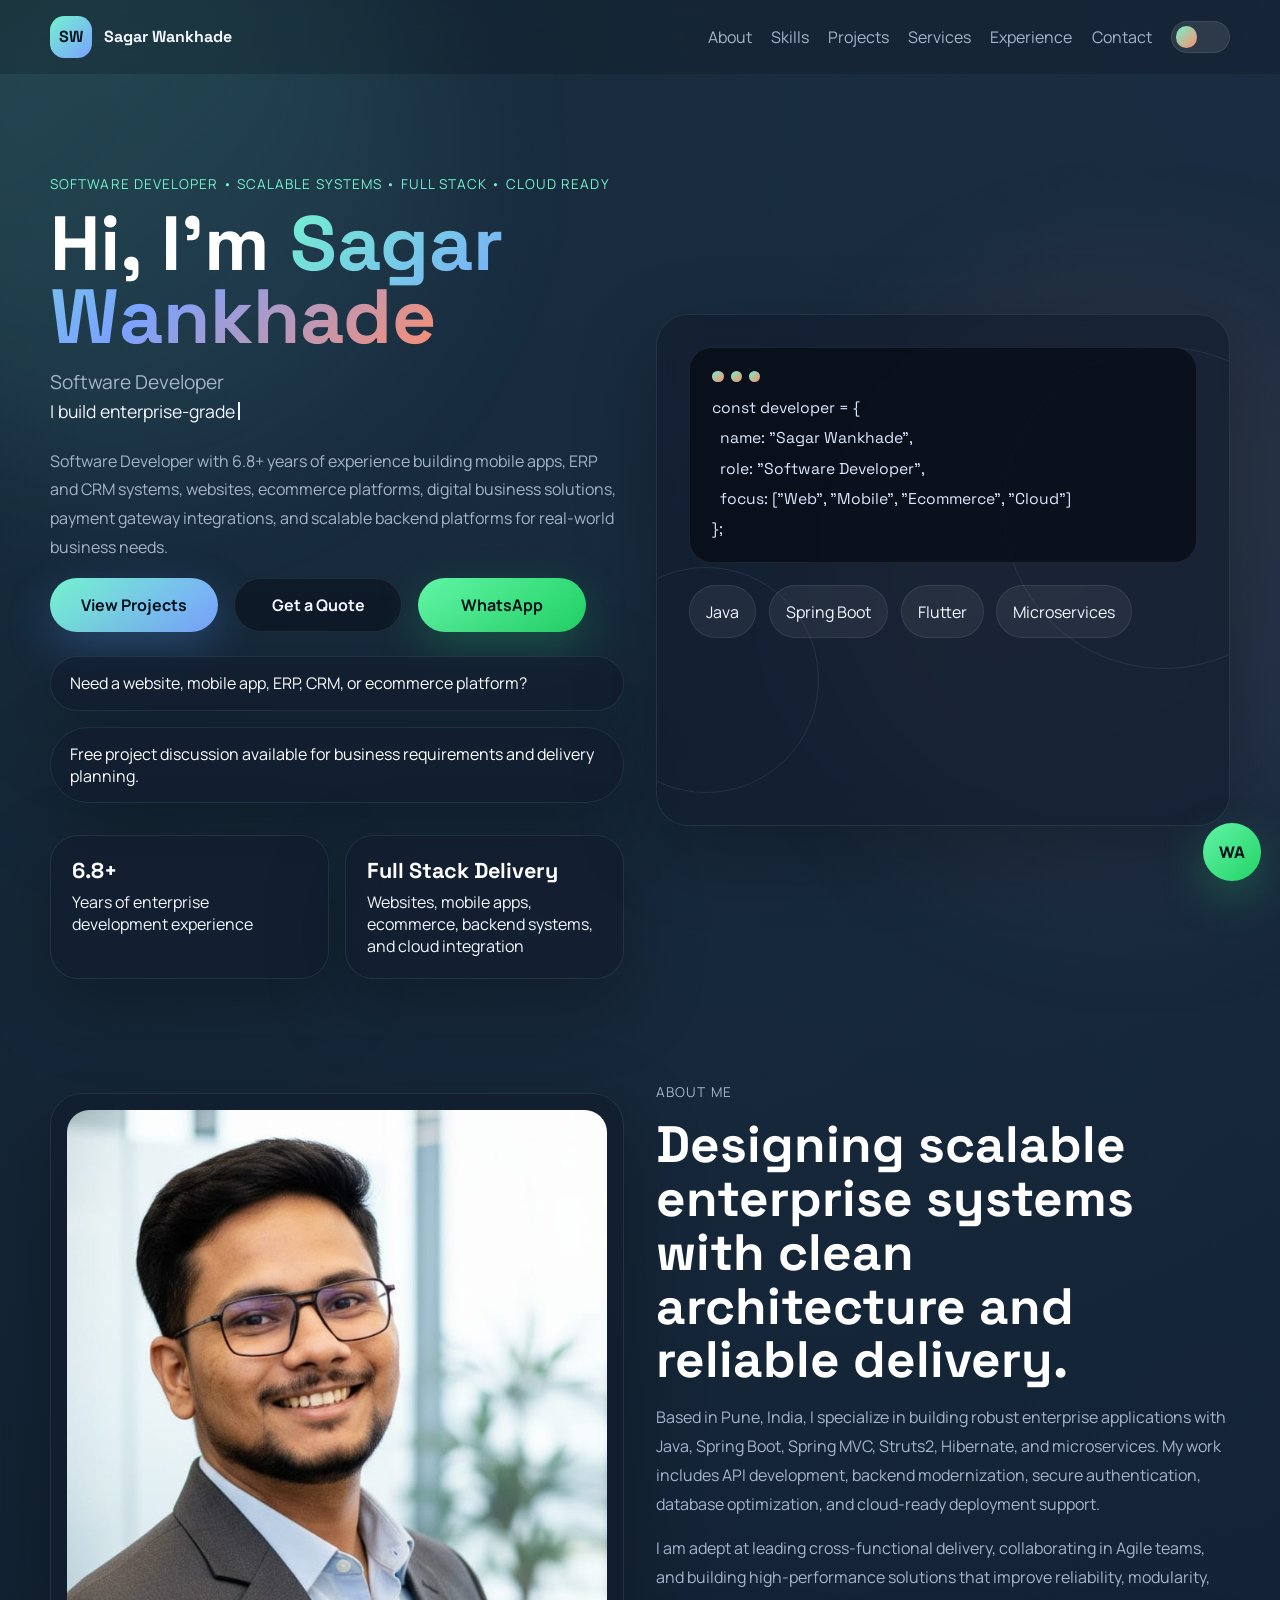
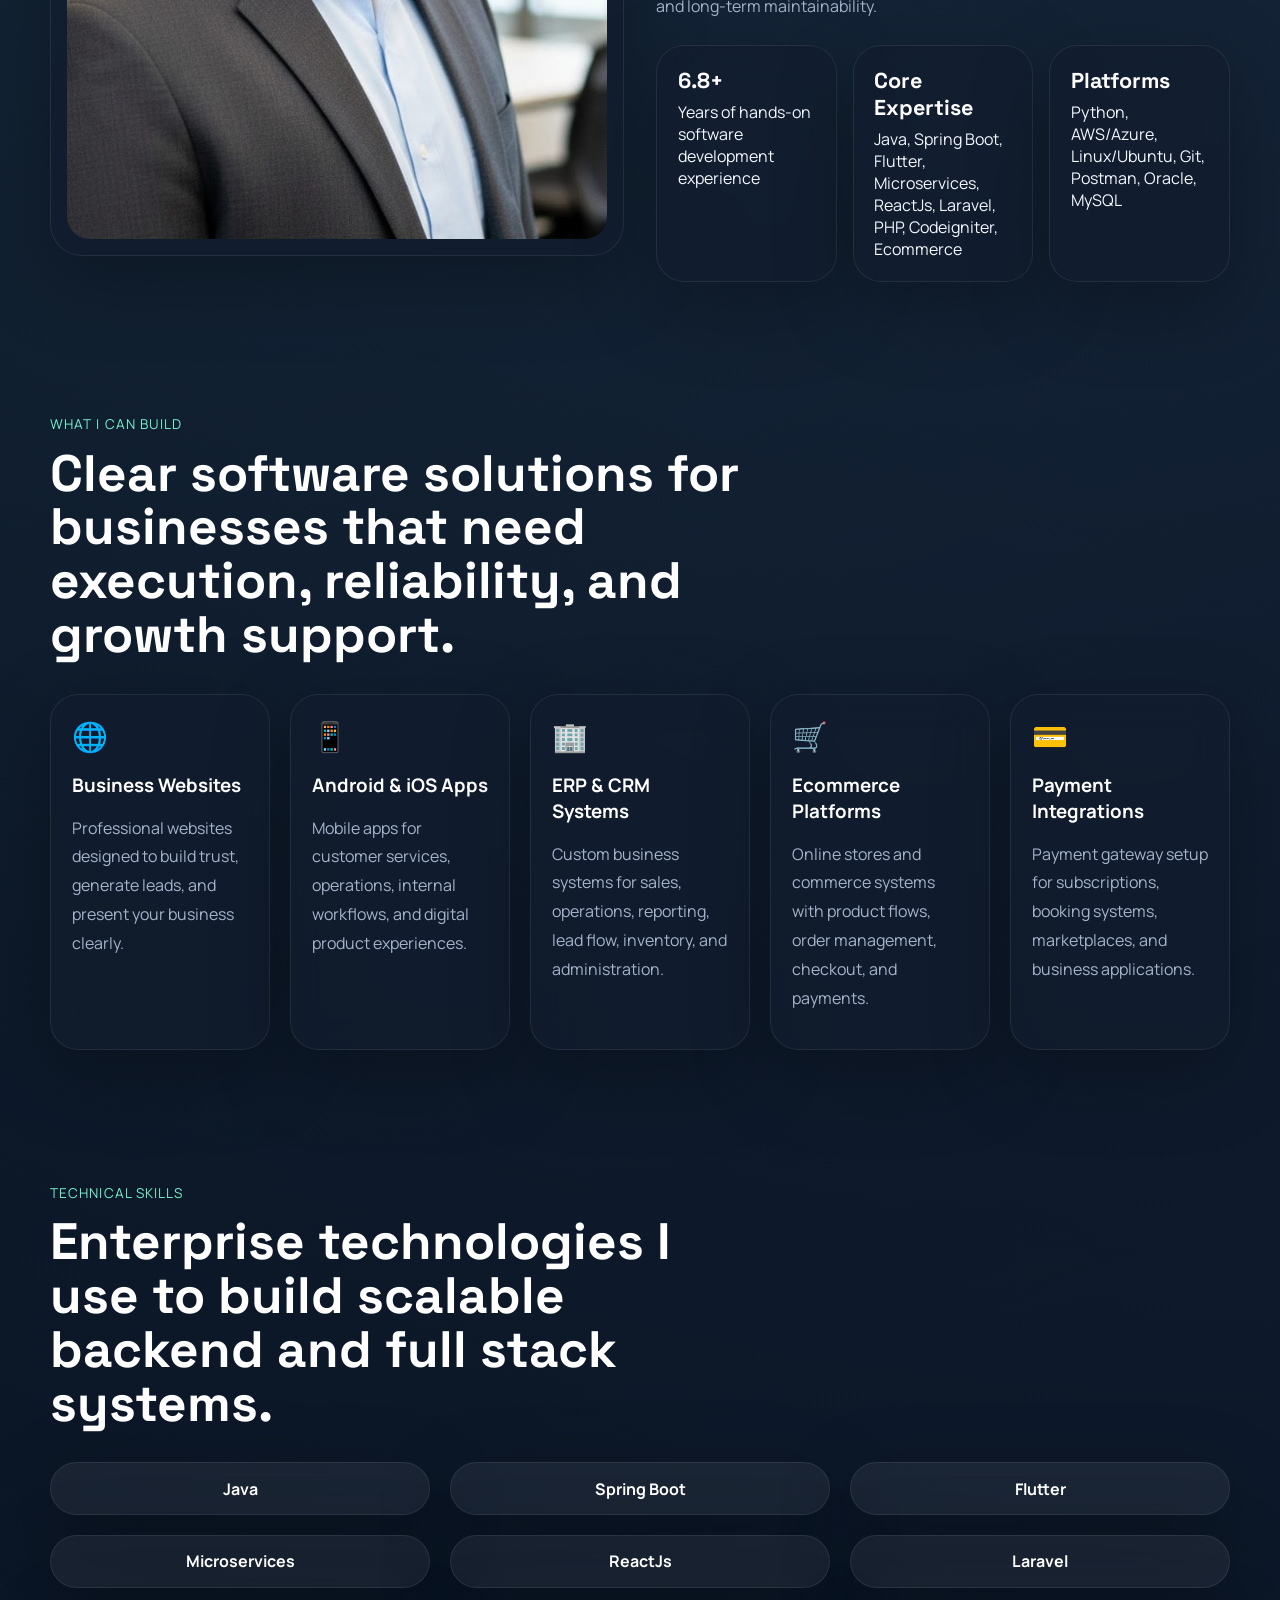
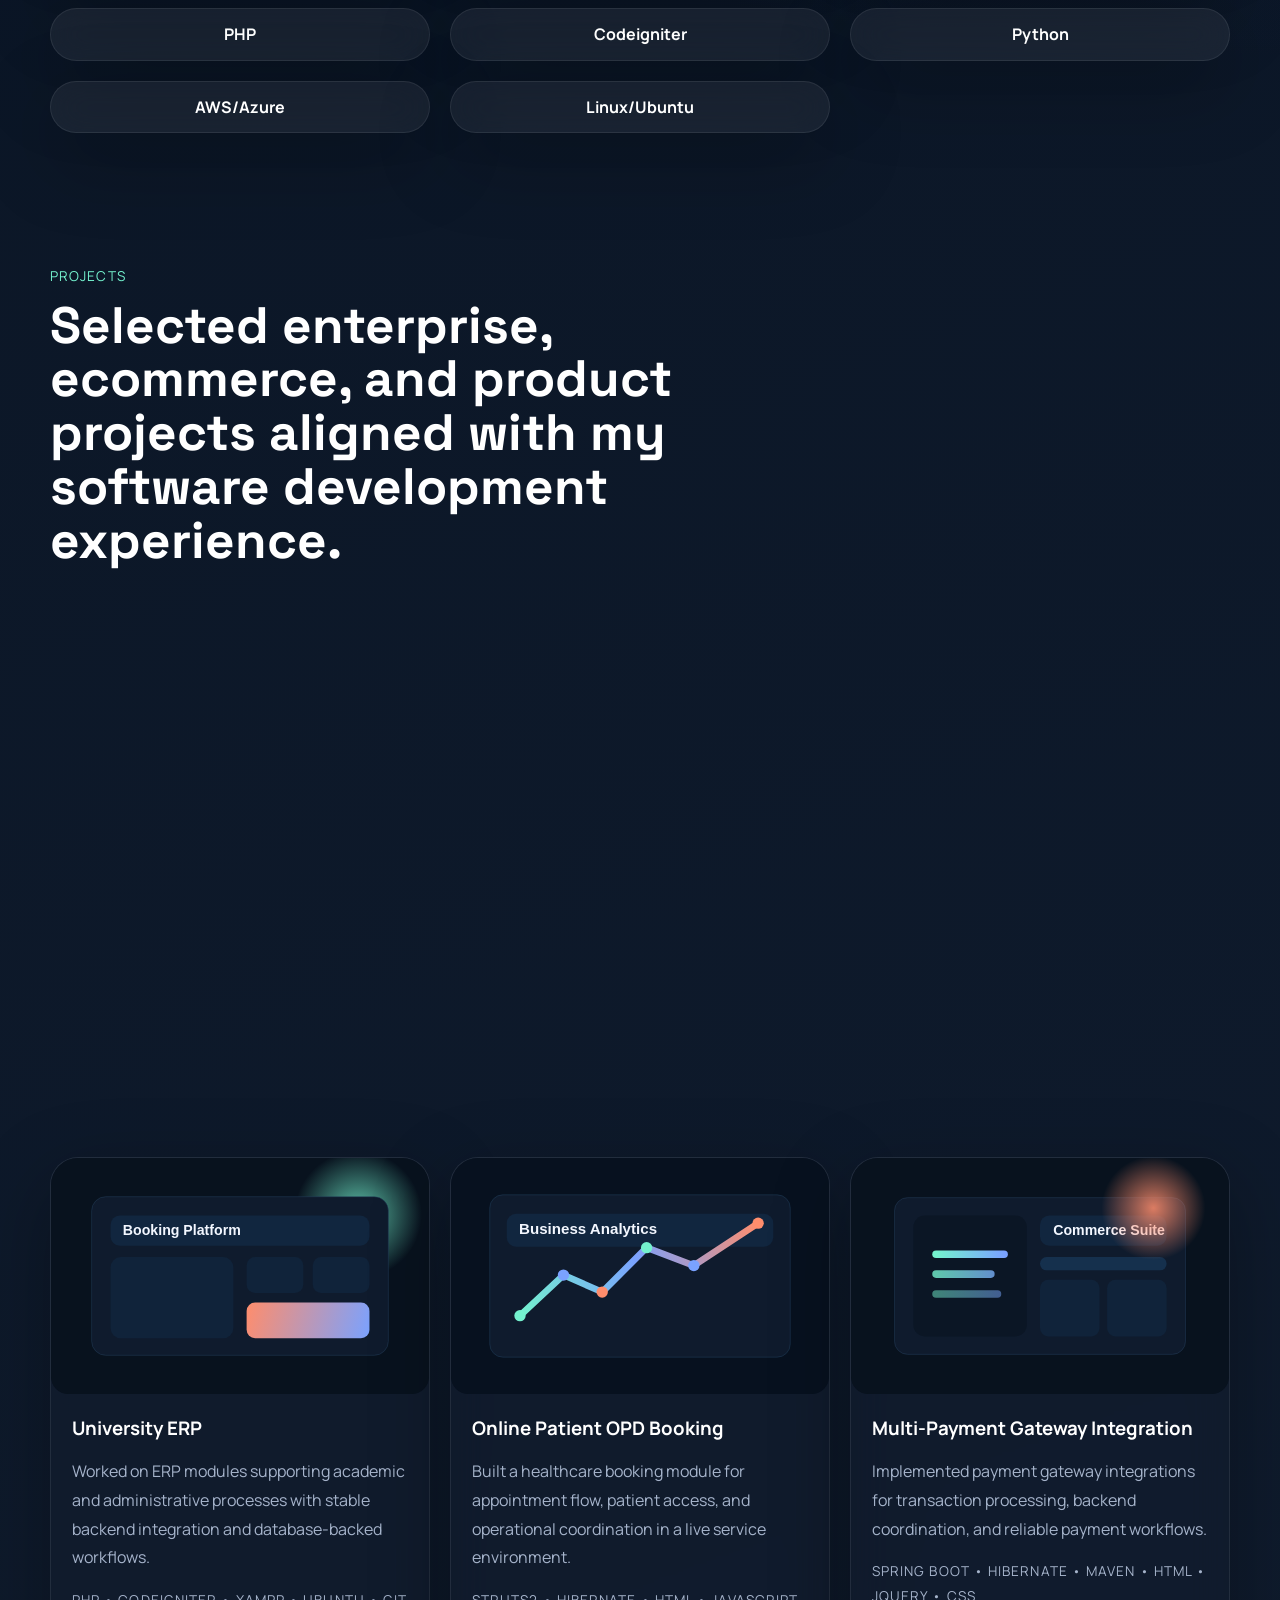
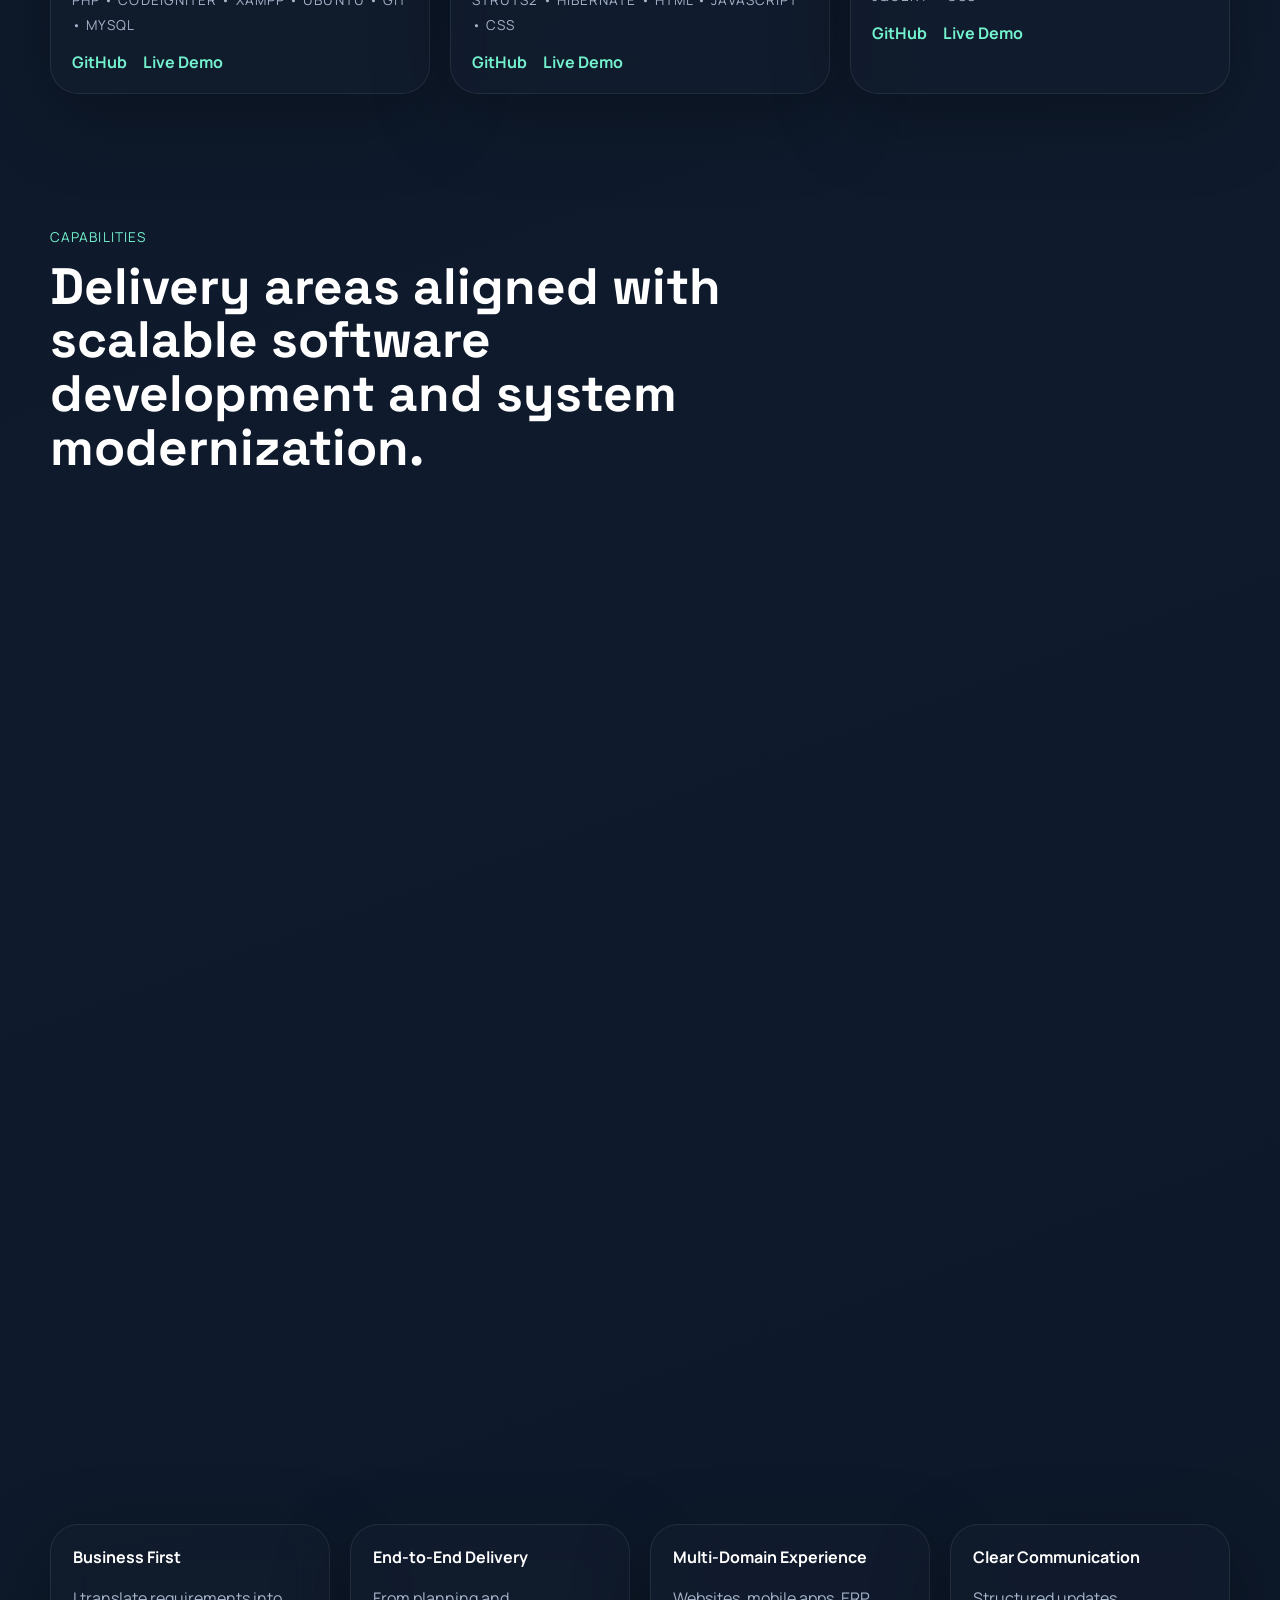
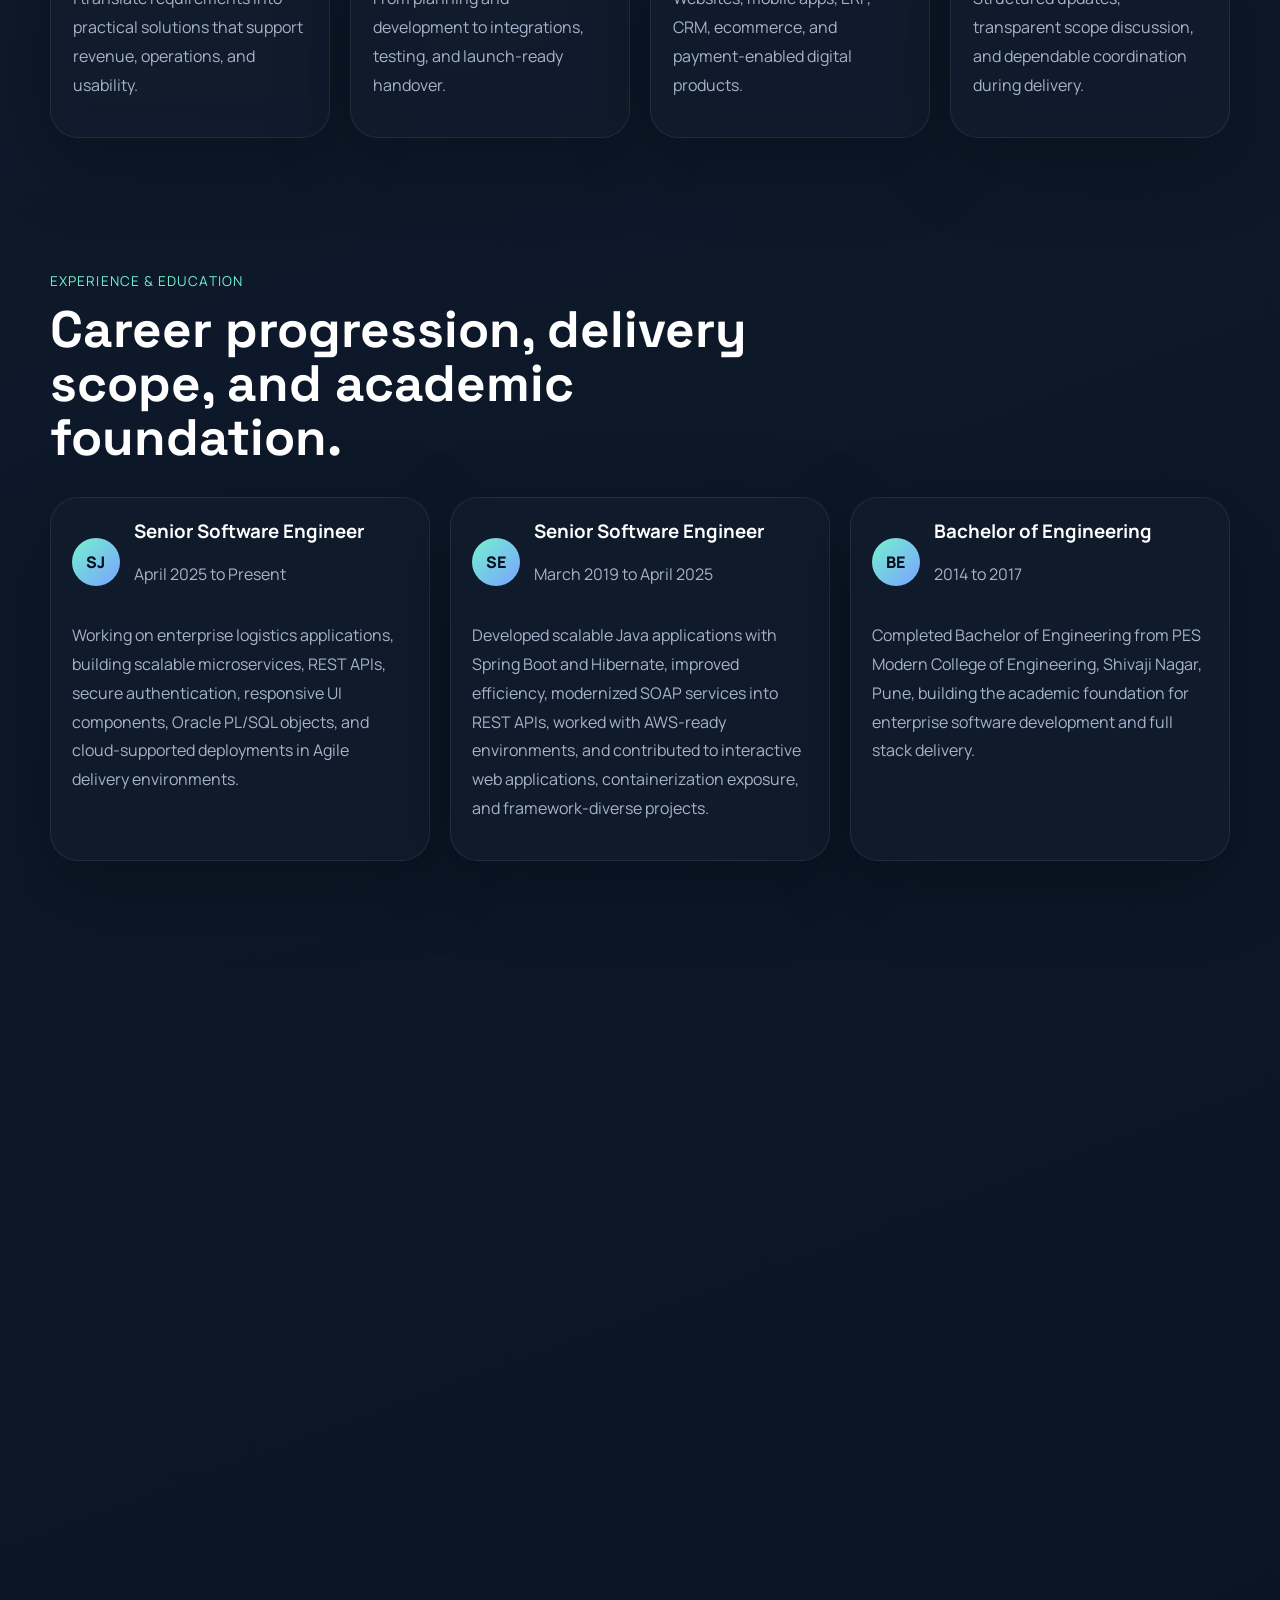
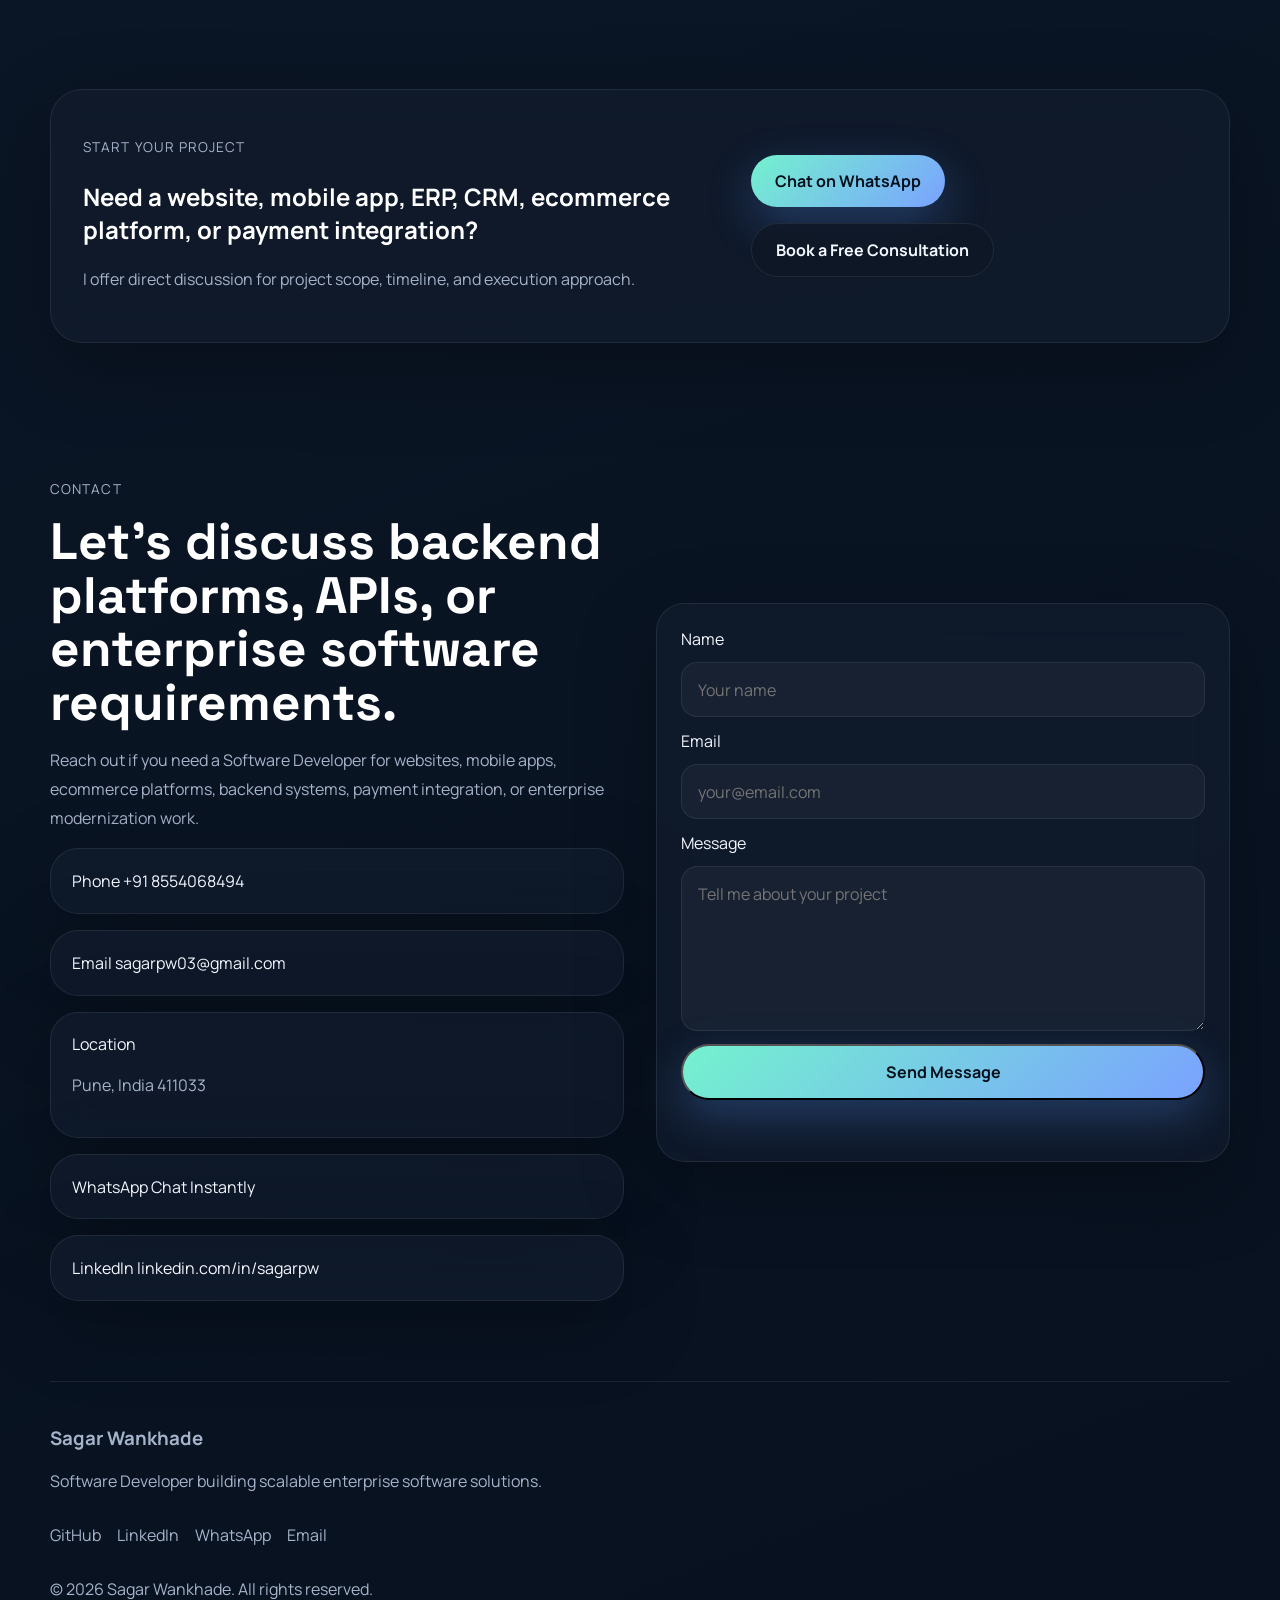
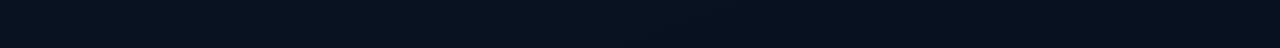
==== commit 761b9d5e: "portfolio page ready to make it live" ====
--- a/index.html
+++ b/index.html
@@ -3,13 +3,68 @@
 <head>
   <meta charset="UTF-8">
   <meta name="viewport" content="width=device-width, initial-scale=1.0">
-  <meta name="description" content="Sagar Wankhade is a Software Developer with 6.8+ years of experience building scalable software solutions across backend systems, microservices, APIs, web platforms, and enterprise applications.">
+  <meta name="description" content="Sagar Wankhade is a Software Developer with 6.8+ years of experience building mobile apps, ERP and CRM systems, websites, ecommerce platforms, digital solutions, payment gateway integrations, and scalable backend platforms.">
+  <meta name="keywords" content="Sagar Wankhade, Software Developer, Mobile App Developer, Android Developer, iOS Developer, Flutter Developer, Web Developer, ERP Developer, CRM Developer, Ecommerce Developer, Payment Gateway Integration, Spring Boot-Microservices Developer, ReactJs Developer, PHP-CodeIgniter, Laravel Developer, Python Developer, Pune Developer">
+  <meta name="author" content="Sagar Wankhade">
+  <meta name="robots" content="index, follow">
+  <link rel="canonical" href="https://sagarwankhade.github.io/portfolio/">
   <meta name="theme-color" content="#0b1020">
+  <meta property="og:type" content="website">
+  <meta property="og:title" content="Sagar Wankhade | Software Developer">
+  <meta property="og:description" content="Software Developer building mobile apps, ERP and CRM systems, websites, ecommerce platforms, digital solutions, and payment-integrated software.">
+  <meta property="og:url" content="https://sagarwankhade.github.io/portfolio/">
+  <meta property="og:image" content="https://sagarwankhade.github.io/portfolio/images/profile.jpg">
+  <meta property="og:site_name" content="Sagar Wankhade Portfolio">
+  <meta name="twitter:card" content="summary_large_image">
+  <meta name="twitter:title" content="Sagar Wankhade | Software Developer">
+  <meta name="twitter:description" content="Software Developer building mobile apps, websites, ecommerce platforms, ERP/CRM systems, and payment-integrated solutions.">
+  <meta name="twitter:image" content="https://sagarwankhade.github.io/portfolio/images/profile.jpg">
   <title>Sagar Wankhade | Software Developer</title>
   <link rel="preconnect" href="https://fonts.googleapis.com">
   <link rel="preconnect" href="https://fonts.gstatic.com" crossorigin>
   <link href="https://fonts.googleapis.com/css2?family=Space+Grotesk:wght@400;500;700&family=Manrope:wght@400;500;700;800&display=swap" rel="stylesheet">
   <link rel="stylesheet" href="style.css">
+  <script type="application/ld+json">
+    {
+      "@context": "https://schema.org",
+      "@type": "Person",
+      "name": "Sagar Wankhade",
+      "jobTitle": "Software Developer",
+      "url": "https://sagarwankhade.github.io/portfolio/",
+      "image": "https://sagarwankhade.github.io/portfolio/images/profile.jpg",
+      "email": "mailto:sagarpw03@gmail.com",
+      "telephone": "+91 8554068494",
+      "address": {
+        "@type": "PostalAddress",
+        "addressLocality": "Pune",
+        "addressCountry": "India",
+        "postalCode": "411033"
+      },
+      "sameAs": [
+        "https://www.linkedin.com/in/sagarpw"
+      ],
+      "knowsAbout": [
+        "Mobile App Development",
+        "Android App Development",
+        "iOS App Development",
+        "Website Development",
+        "ERP Systems",
+        "CRM Systems",
+        "Ecommerce Platforms",
+        "Payment Gateway Integration",
+        "Java",
+        "Spring Boot",
+        "Flutter",
+        "ReactJs",
+        "Laravel",
+        "PHP",
+        "Codeigniter",
+        "Python",
+        "AWS",
+        "Azure"
+      ]
+    }
+  </script>
 </head>
 <body>
   <div class="page-shell">
@@ -57,11 +112,16 @@
               I build <span id="typedText" class="typed-text" aria-live="polite"></span>
             </p>
             <p class="hero-description">
-              Software Developer with 6.8+ years of experience building mobile apps, ERP and CRM systems, websites, digital business solutions, payment gateway integrations, and scalable backend platforms for real-world business needs.
+              Software Developer with 6.8+ years of experience building mobile apps, ERP and CRM systems, websites, ecommerce platforms, digital business solutions, payment gateway integrations, and scalable backend platforms for real-world business needs.
             </p>
             <div class="hero-actions">
               <a class="btn btn-primary" href="#projects">View Projects</a>
-              <a class="btn btn-secondary" href="#contact">Contact Me</a>
+              <a class="btn btn-secondary" href="#contact">Get a Quote</a>
+              <a class="btn btn-whatsapp" href="https://wa.me/918554068494" target="_blank" rel="noreferrer">WhatsApp</a>
+            </div>
+            <div class="hero-strip reveal">
+              <div class="glass-card strip-card">Need a website, mobile app, ERP, CRM, or ecommerce platform?</div>
+              <div class="glass-card strip-card">Free project discussion available for business requirements and delivery planning.</div>
             </div>
             <div class="hero-meta">
               <div class="meta-card glass-card">
@@ -70,7 +130,7 @@
               </div>
               <div class="meta-card glass-card">
                 <strong>Full Stack Delivery</strong>
-                <span>Backend systems, APIs, databases, cloud, and UI integration</span>
+                <span>Websites, mobile apps, ecommerce, backend systems, and cloud integration</span>
               </div>
             </div>
           </div>
@@ -87,7 +147,7 @@
                   <span>const developer = {</span>
                   <span>&nbsp;&nbsp;name: "Sagar Wankhade",</span>
                   <span>&nbsp;&nbsp;role: "Software Developer",</span>
-                  <span>&nbsp;&nbsp;focus: ["Systems", "APIs", "Web", "Cloud"]</span>
+                  <span>&nbsp;&nbsp;focus: ["Web", "Mobile", "Ecommerce", "Cloud"]</span>
                   <span>};</span>
                 </div>
               </div>
@@ -126,13 +186,50 @@
               </article>
               <article class="glass-card highlight-card">
                 <strong>Core Expertise</strong>
-                <span>Java, Spring Boot, Flutter, Microservices, ReactJs, Laravel, PHP, Codeigniter</span>
+                <span>Java, Spring Boot, Flutter, Microservices, ReactJs, Laravel, PHP, Codeigniter, Ecommerce</span>
               </article>
               <article class="glass-card highlight-card">
                 <strong>Platforms</strong>
                 <span>Python, AWS/Azure, Linux/Ubuntu, Git, Postman, Oracle, MySQL</span>
               </article>
             </div>
+          </div>
+        </div>
+      </section>
+
+      <!-- Solutions Section -->
+      <section class="section" id="solutions">
+        <div class="container">
+          <div class="section-heading reveal">
+            <p class="section-tag">What I Can Build</p>
+            <h2>Clear software solutions for businesses that need execution, reliability, and growth support.</h2>
+          </div>
+          <div class="services-grid solutions-grid">
+            <article class="service-card glass-card reveal">
+              <div class="service-icon">🌐</div>
+              <h3>Business Websites</h3>
+              <p>Professional websites designed to build trust, generate leads, and present your business clearly.</p>
+            </article>
+            <article class="service-card glass-card reveal">
+              <div class="service-icon">📱</div>
+              <h3>Android & iOS Apps</h3>
+              <p>Mobile apps for customer services, operations, internal workflows, and digital product experiences.</p>
+            </article>
+            <article class="service-card glass-card reveal">
+              <div class="service-icon">🏢</div>
+              <h3>ERP & CRM Systems</h3>
+              <p>Custom business systems for sales, operations, reporting, lead flow, inventory, and administration.</p>
+            </article>
+            <article class="service-card glass-card reveal">
+              <div class="service-icon">🛒</div>
+              <h3>Ecommerce Platforms</h3>
+              <p>Online stores and commerce systems with product flows, order management, checkout, and payments.</p>
+            </article>
+            <article class="service-card glass-card reveal">
+              <div class="service-icon">💳</div>
+              <h3>Payment Integrations</h3>
+              <p>Payment gateway setup for subscriptions, booking systems, marketplaces, and business applications.</p>
+            </article>
           </div>
         </div>
       </section>
@@ -165,7 +262,7 @@
         <div class="container">
           <div class="section-heading reveal">
             <p class="section-tag">Projects</p>
-            <h2>Selected enterprise and product projects aligned with my software development experience.</h2>
+            <h2>Selected enterprise, ecommerce, and product projects aligned with my software development experience.</h2>
           </div>
           <!-- Replace placeholder project/social URLs with your real links before publishing. -->
           <div class="projects-grid">
@@ -264,9 +361,9 @@
               <p>Android and iOS applications with smooth user experience, scalable architecture, and reliable integration support.</p>
             </article>
             <article class="service-card glass-card reveal">
-              <div class="service-icon">🧩</div>
-              <h3>Microservices Architecture</h3>
-              <p>Building modular services with scalable deployment patterns and maintainable service boundaries.</p>
+              <div class="service-icon">🛒</div>
+              <h3>Ecommerce Platforms</h3>
+              <p>Scalable ecommerce solutions with product management, checkout flows, payment support, and business-focused user experience.</p>
             </article>
             <article class="service-card glass-card reveal">
               <div class="service-icon">💳</div>
@@ -301,6 +398,34 @@
             <article class="stat-card glass-card reveal">
               <strong class="counter" data-target="2">0</strong>
               <span>Major Career Phases</span>
+            </article>
+          </div>
+        </div>
+      </section>
+
+      <!-- Trust Section -->
+      <section class="section" id="trust">
+        <div class="container">
+          <div class="section-heading reveal">
+            <p class="section-tag">Why Hire Me</p>
+            <h2>A freelance-friendly delivery approach focused on trust, speed, and business outcomes.</h2>
+          </div>
+          <div class="trust-grid">
+            <article class="glass-card trust-card reveal">
+              <strong>Business First</strong>
+              <p>I translate requirements into practical solutions that support revenue, operations, and usability.</p>
+            </article>
+            <article class="glass-card trust-card reveal">
+              <strong>End-to-End Delivery</strong>
+              <p>From planning and development to integrations, testing, and launch-ready handover.</p>
+            </article>
+            <article class="glass-card trust-card reveal">
+              <strong>Multi-Domain Experience</strong>
+              <p>Websites, mobile apps, ERP, CRM, ecommerce, and payment-enabled digital products.</p>
+            </article>
+            <article class="glass-card trust-card reveal">
+              <strong>Clear Communication</strong>
+              <p>Structured updates, transparent scope discussion, and dependable coordination during delivery.</p>
             </article>
           </div>
         </div>
@@ -348,6 +473,55 @@
         </div>
       </section>
 
+      <!-- Process Section -->
+      <section class="section" id="process">
+        <div class="container">
+          <div class="section-heading reveal">
+            <p class="section-tag">How I Work</p>
+            <h2>A simple delivery process that helps freelance projects move faster and with less confusion.</h2>
+          </div>
+          <div class="process-grid">
+            <article class="glass-card process-card reveal">
+              <span>01</span>
+              <h3>Requirement Discussion</h3>
+              <p>We review your business idea, current problem, target users, and project goals.</p>
+            </article>
+            <article class="glass-card process-card reveal">
+              <span>02</span>
+              <h3>Planning & Scope</h3>
+              <p>I define features, delivery flow, integrations, timelines, and the right technical direction.</p>
+            </article>
+            <article class="glass-card process-card reveal">
+              <span>03</span>
+              <h3>Design & Development</h3>
+              <p>The product is built with focus on clean UI, stable architecture, and business-ready workflows.</p>
+            </article>
+            <article class="glass-card process-card reveal">
+              <span>04</span>
+              <h3>Testing & Launch</h3>
+              <p>Before delivery, the project is checked for functionality, responsiveness, and integration stability.</p>
+            </article>
+          </div>
+        </div>
+      </section>
+
+      <!-- CTA Section -->
+      <section class="section" id="cta">
+        <div class="container">
+          <div class="glass-card cta-banner reveal">
+            <div>
+              <p class="section-tag">Start Your Project</p>
+              <h2>Need a website, mobile app, ERP, CRM, ecommerce platform, or payment integration?</h2>
+              <p>I offer direct discussion for project scope, timeline, and execution approach.</p>
+            </div>
+            <div class="hero-actions">
+              <a class="btn btn-primary" href="https://wa.me/918554068494" target="_blank" rel="noreferrer">Chat on WhatsApp</a>
+              <a class="btn btn-secondary" href="mailto:sagarpw03@gmail.com">Book a Free Consultation</a>
+            </div>
+          </div>
+        </div>
+      </section>
+
       <!-- Contact Section -->
       <section class="section" id="contact">
         <div class="container contact-grid">
@@ -355,7 +529,7 @@
             <p class="section-tag">Contact</p>
             <h2>Let’s discuss backend platforms, APIs, or enterprise software requirements.</h2>
             <p>
-              Reach out if you need a Software Developer for backend systems, APIs, web applications, payment integration, or enterprise modernization work.
+              Reach out if you need a Software Developer for websites, mobile apps, ecommerce platforms, backend systems, payment integration, or enterprise modernization work.
             </p>
             <div class="contact-cards">
               <div class="glass-card contact-card">
@@ -369,6 +543,10 @@
               <div class="glass-card contact-card">
                 <span>Location</span>
                 <p>Pune, India 411033</p>
+              </div>
+              <div class="glass-card contact-card">
+                <span>WhatsApp</span>
+                <a href="https://wa.me/918554068494" target="_blank" rel="noreferrer">Chat Instantly</a>
               </div>
               <div class="glass-card contact-card">
                 <span>LinkedIn</span>
@@ -404,6 +582,7 @@
         <div class="footer-links">
           <a href="https://github.com/" target="_blank" rel="noreferrer">GitHub</a>
           <a href="https://www.linkedin.com/in/sagarpw" target="_blank" rel="noreferrer">LinkedIn</a>
+          <a href="https://wa.me/918554068494" target="_blank" rel="noreferrer">WhatsApp</a>
           <a href="mailto:sagarpw03@gmail.com">Email</a>
         </div>
         <p>© <span id="currentYear"></span> Sagar Wankhade. All rights reserved.</p>
@@ -411,6 +590,8 @@
     </footer>
   </div>
 
+  <a class="whatsapp-float" href="https://wa.me/918554068494" target="_blank" rel="noreferrer" aria-label="Chat on WhatsApp">WA</a>
+
   <script src="script.js"></script>
 </body>
 </html>
--- a/style.css
+++ b/style.css
@@ -337,6 +337,12 @@
   background: var(--surface-strong);
 }
 
+.btn-whatsapp {
+  color: #04111d;
+  background: linear-gradient(135deg, #61f4a6, #23d366);
+  box-shadow: 0 16px 45px rgba(35, 211, 102, 0.25);
+}
+
 .hero-meta,
 .about-highlights,
 .contact-cards {
@@ -347,6 +353,18 @@
 .hero-meta {
   grid-template-columns: repeat(2, minmax(0, 1fr));
   margin-top: 2rem;
+}
+
+.hero-strip {
+  display: grid;
+  gap: 1rem;
+  margin-top: 1.5rem;
+}
+
+.strip-card {
+  padding: 0.95rem 1.2rem;
+  border-radius: 999px;
+  color: var(--heading);
 }
 
 .meta-card,
@@ -485,6 +503,8 @@
 }
 
 .skills-grid,
+.trust-grid,
+.process-grid,
 .services-grid,
 .stats-grid,
 .testimonials-grid,
@@ -548,6 +568,10 @@
   grid-template-columns: repeat(5, minmax(0, 1fr));
 }
 
+.solutions-grid {
+  grid-template-columns: repeat(5, minmax(0, 1fr));
+}
+
 .service-icon {
   font-size: 1.8rem;
   margin-bottom: 1rem;
@@ -567,6 +591,56 @@
 
 .testimonials-grid {
   grid-template-columns: repeat(3, minmax(0, 1fr));
+}
+
+.trust-grid {
+  grid-template-columns: repeat(4, minmax(0, 1fr));
+}
+
+.process-grid {
+  grid-template-columns: repeat(4, minmax(0, 1fr));
+}
+
+.trust-card,
+.process-card {
+  padding: 1.35rem;
+  border-radius: var(--radius-lg);
+}
+
+.trust-card strong,
+.process-card h3,
+.cta-banner h2 {
+  color: var(--heading);
+}
+
+.trust-card p,
+.process-card p,
+.cta-banner p {
+  color: var(--muted);
+  line-height: 1.8;
+}
+
+.process-card span {
+  display: inline-flex;
+  width: 2.5rem;
+  height: 2.5rem;
+  align-items: center;
+  justify-content: center;
+  border-radius: 50%;
+  margin-bottom: 1rem;
+  font-family: "Space Grotesk", sans-serif;
+  font-weight: 700;
+  color: #04111d;
+  background: linear-gradient(135deg, var(--primary), var(--secondary));
+}
+
+.cta-banner {
+  padding: 2rem;
+  border-radius: 2rem;
+  display: grid;
+  grid-template-columns: minmax(0, 1.3fr) minmax(0, 0.9fr);
+  gap: 1.5rem;
+  align-items: center;
 }
 
 .testimonial-head {
@@ -620,6 +694,22 @@
   padding: 0 0 2rem;
 }
 
+.whatsapp-float {
+  position: fixed;
+  right: 1.2rem;
+  bottom: 1.2rem;
+  width: 3.6rem;
+  height: 3.6rem;
+  border-radius: 50%;
+  display: grid;
+  place-items: center;
+  z-index: 25;
+  font-weight: 800;
+  color: #04111d;
+  background: linear-gradient(135deg, #61f4a6, #23d366);
+  box-shadow: 0 16px 45px rgba(35, 211, 102, 0.28);
+}
+
 .footer-content {
   display: grid;
   gap: 1rem;
@@ -648,6 +738,9 @@
     grid-template-columns: repeat(3, minmax(0, 1fr));
   }
 
+  .solutions-grid,
+  .trust-grid,
+  .process-grid,
   .about-highlights,
   .stats-grid,
   .testimonials-grid {
@@ -686,7 +779,8 @@
 
   .hero-grid,
   .about-grid,
-  .contact-grid {
+  .contact-grid,
+  .cta-banner {
     grid-template-columns: 1fr;
   }
 
@@ -699,6 +793,9 @@
   }
 
   .skills-grid,
+  .solutions-grid,
+  .trust-grid,
+  .process-grid,
   .services-grid,
   .stats-grid,
   .testimonials-grid,
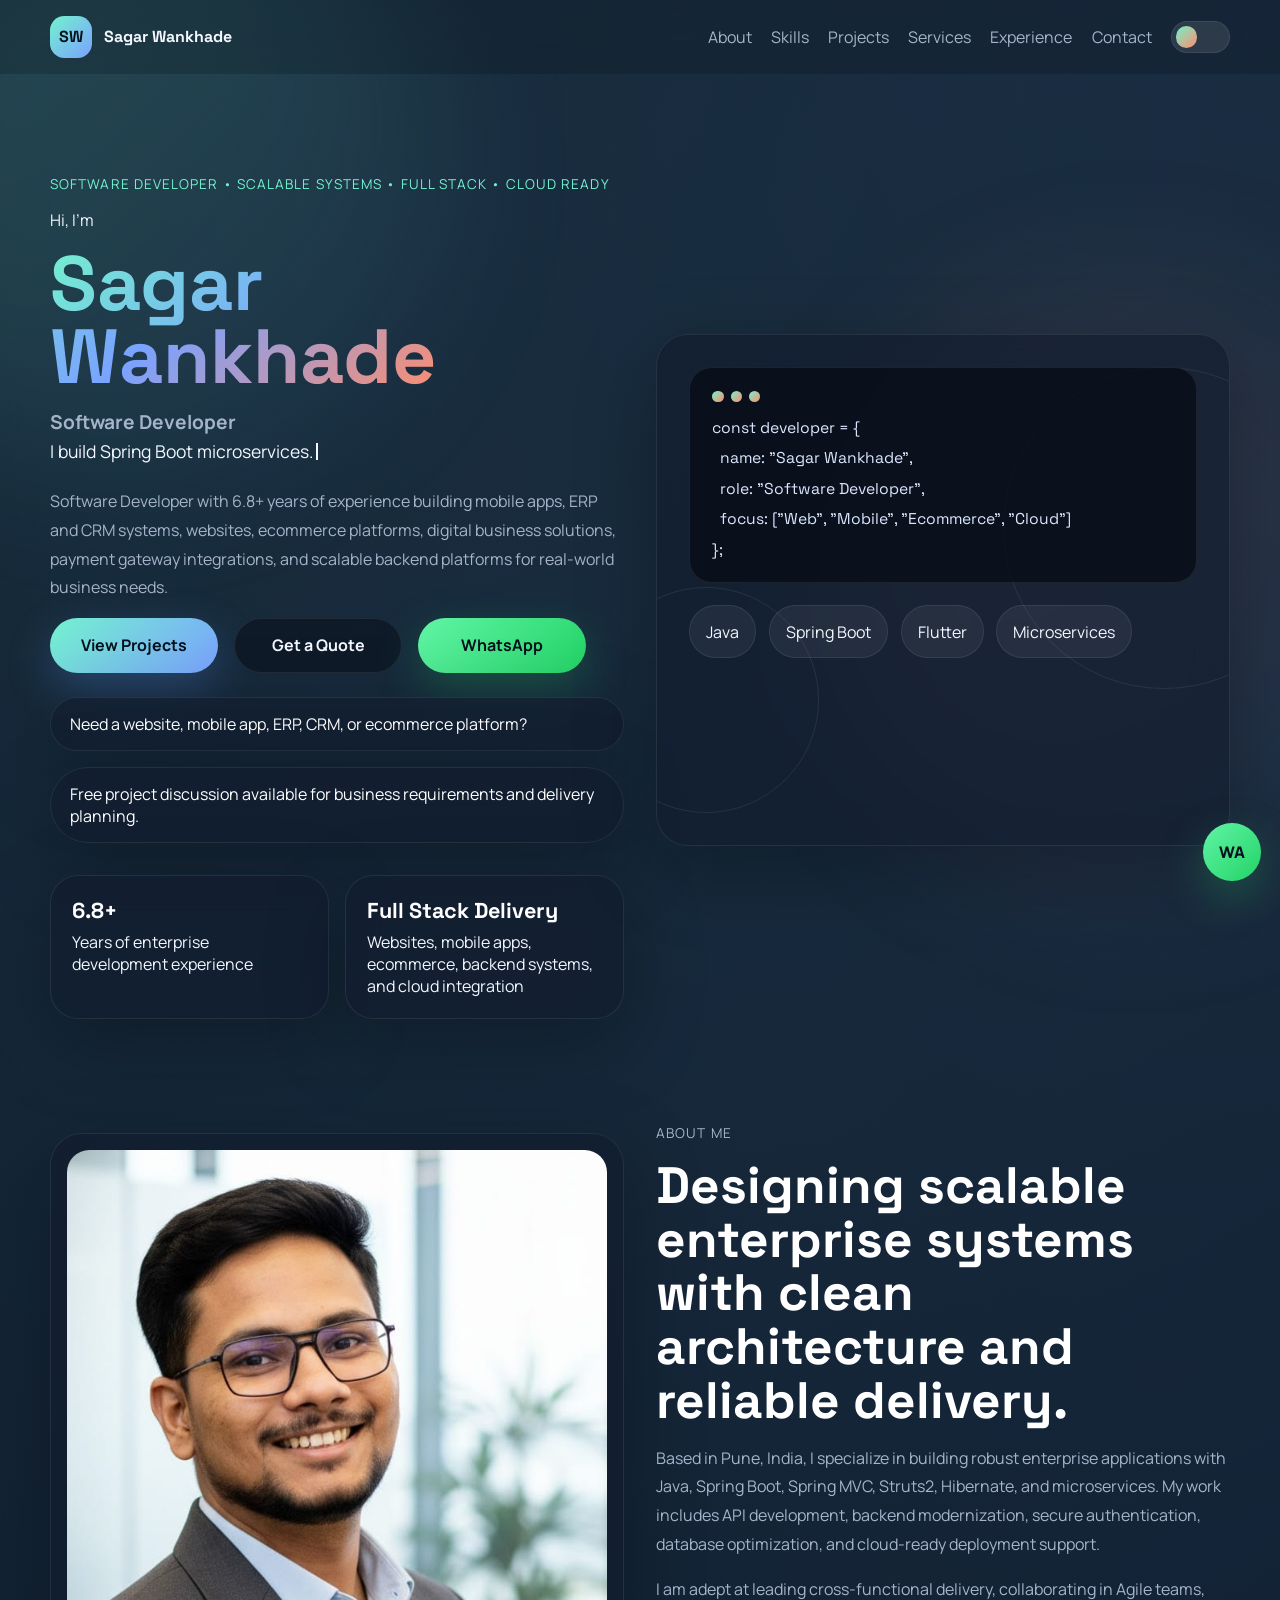
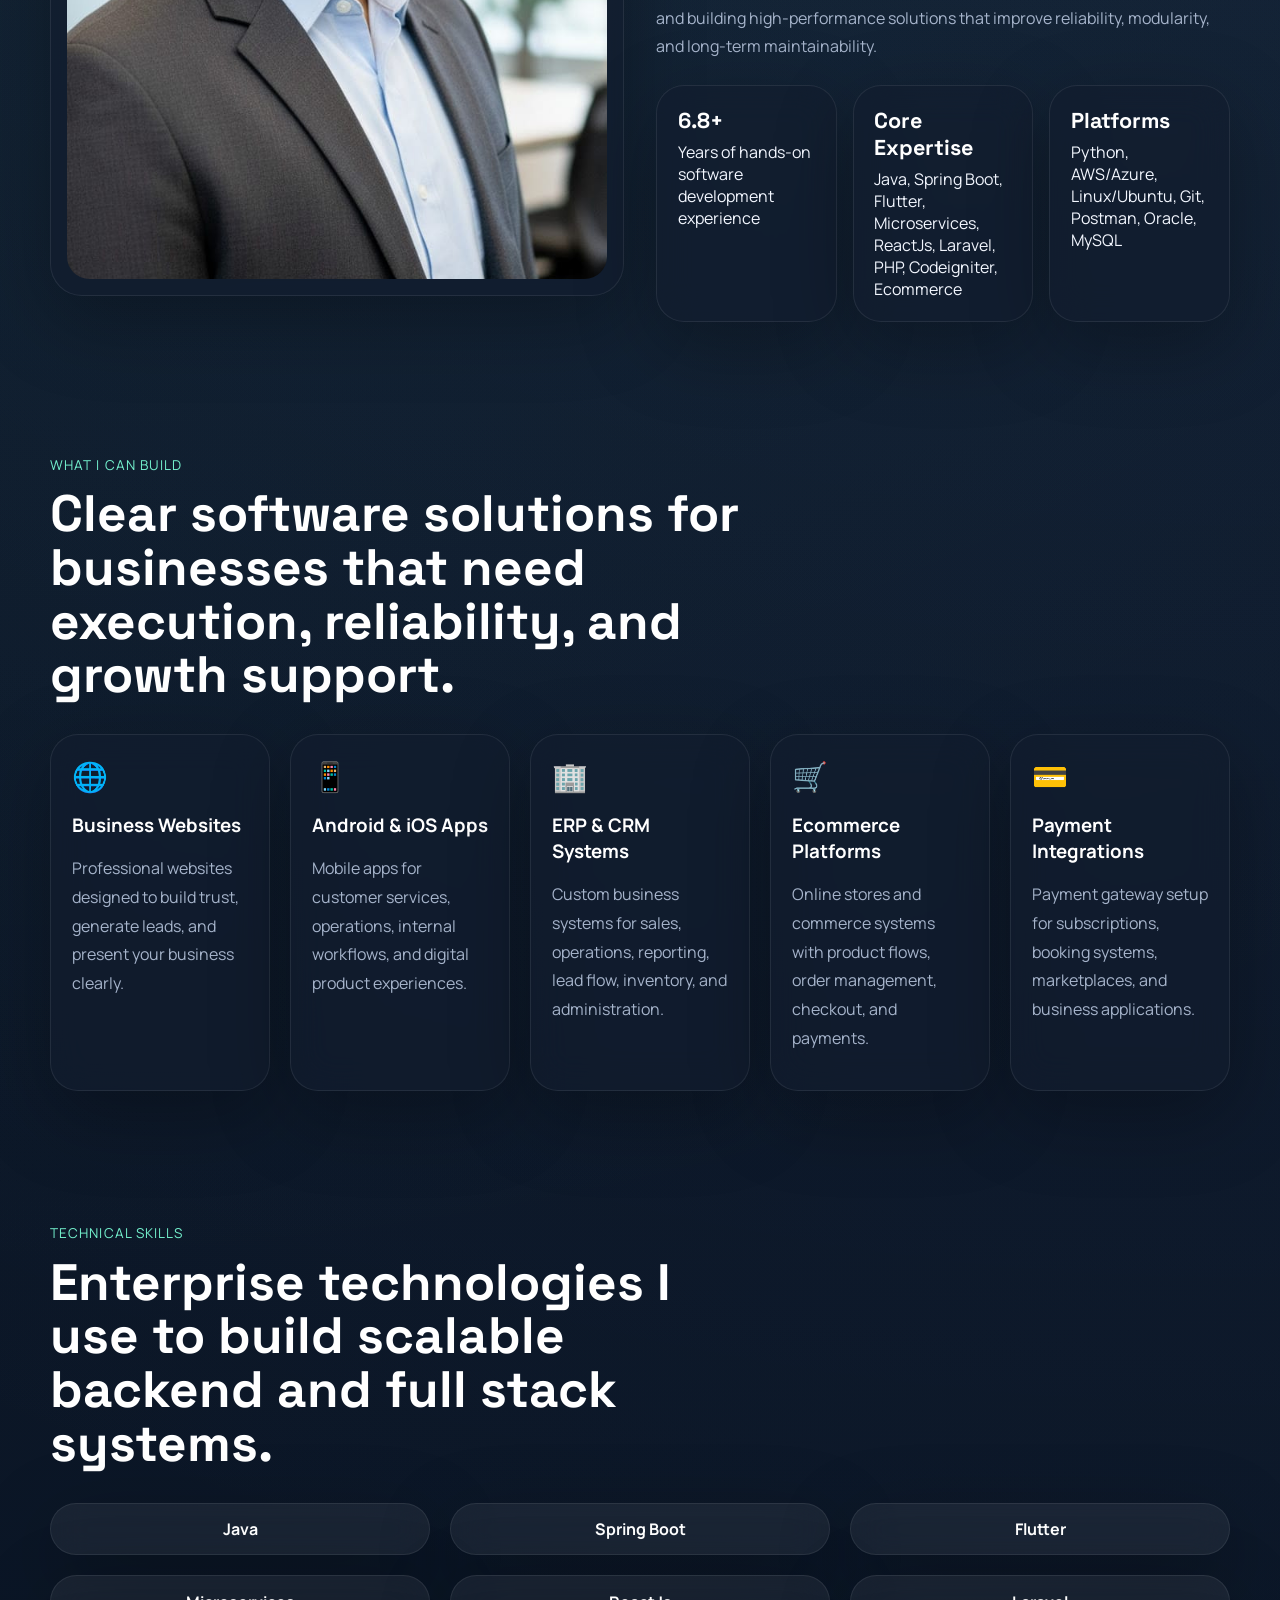
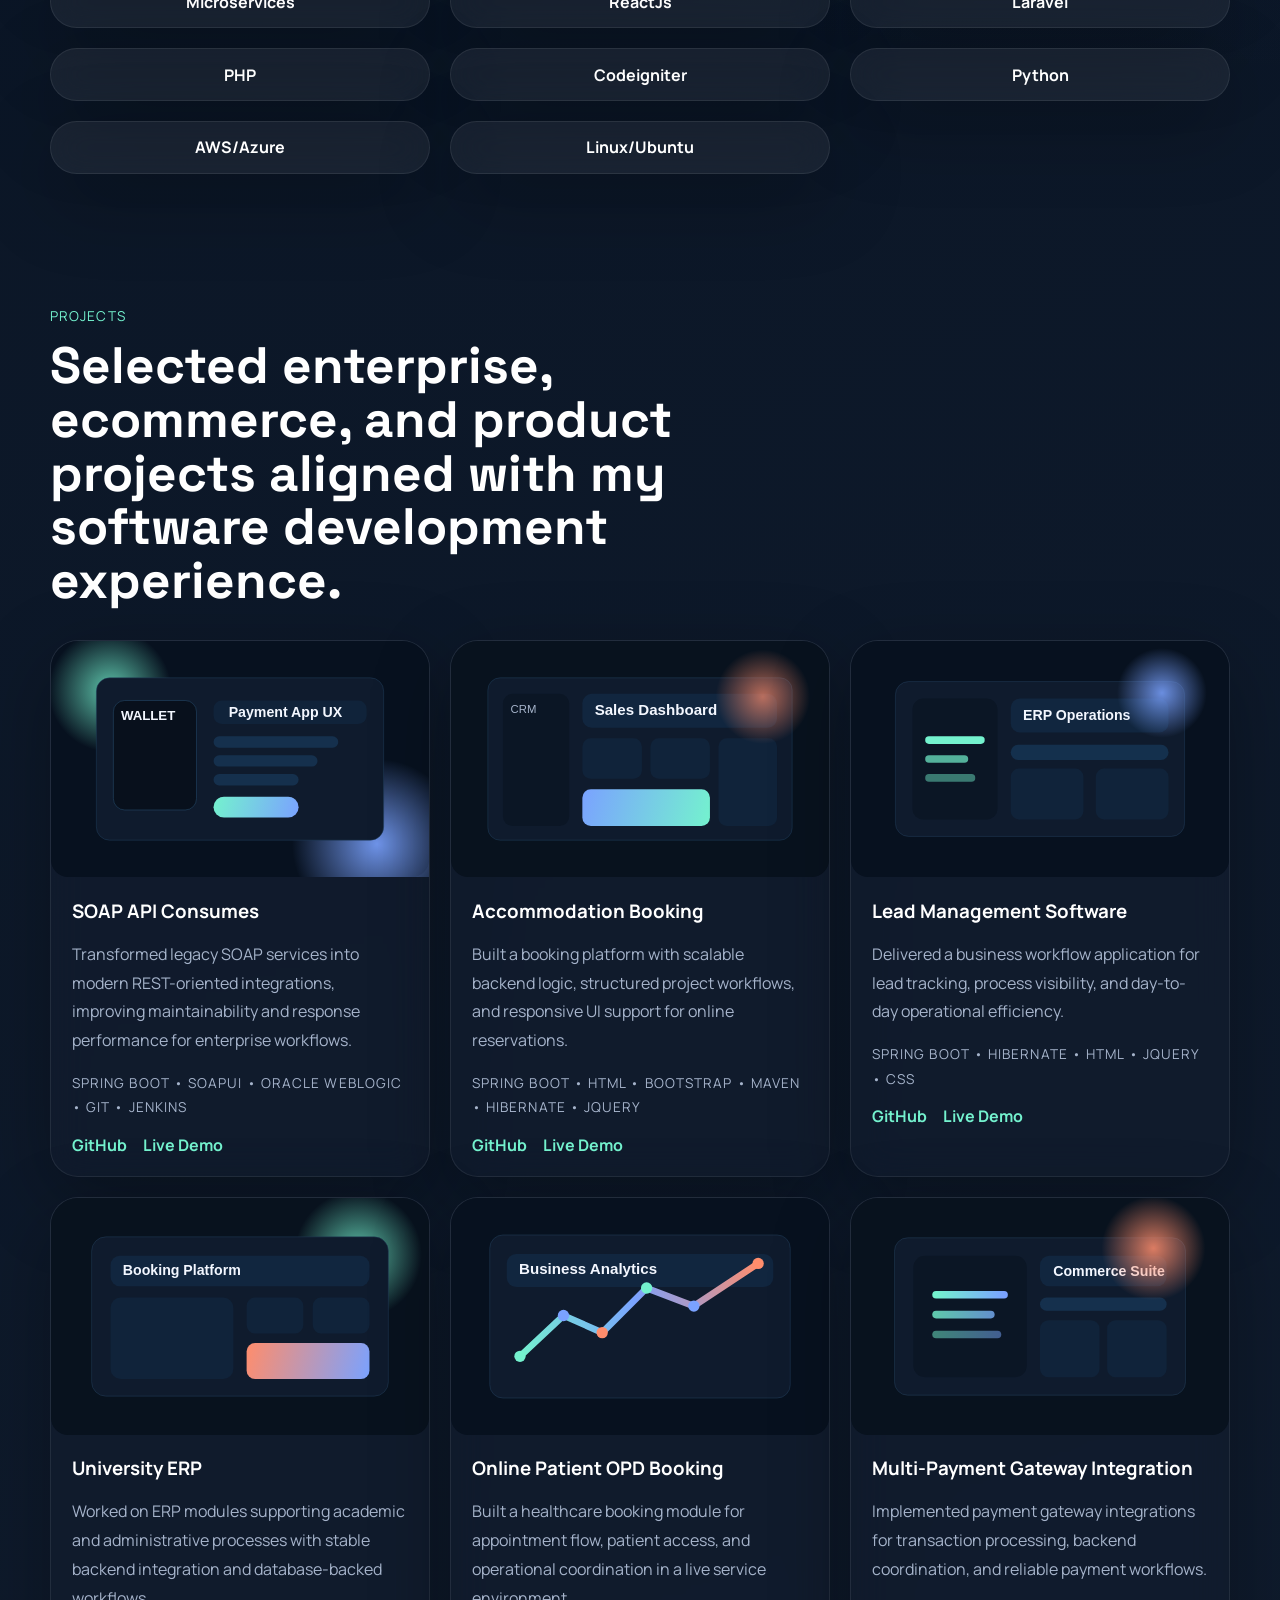
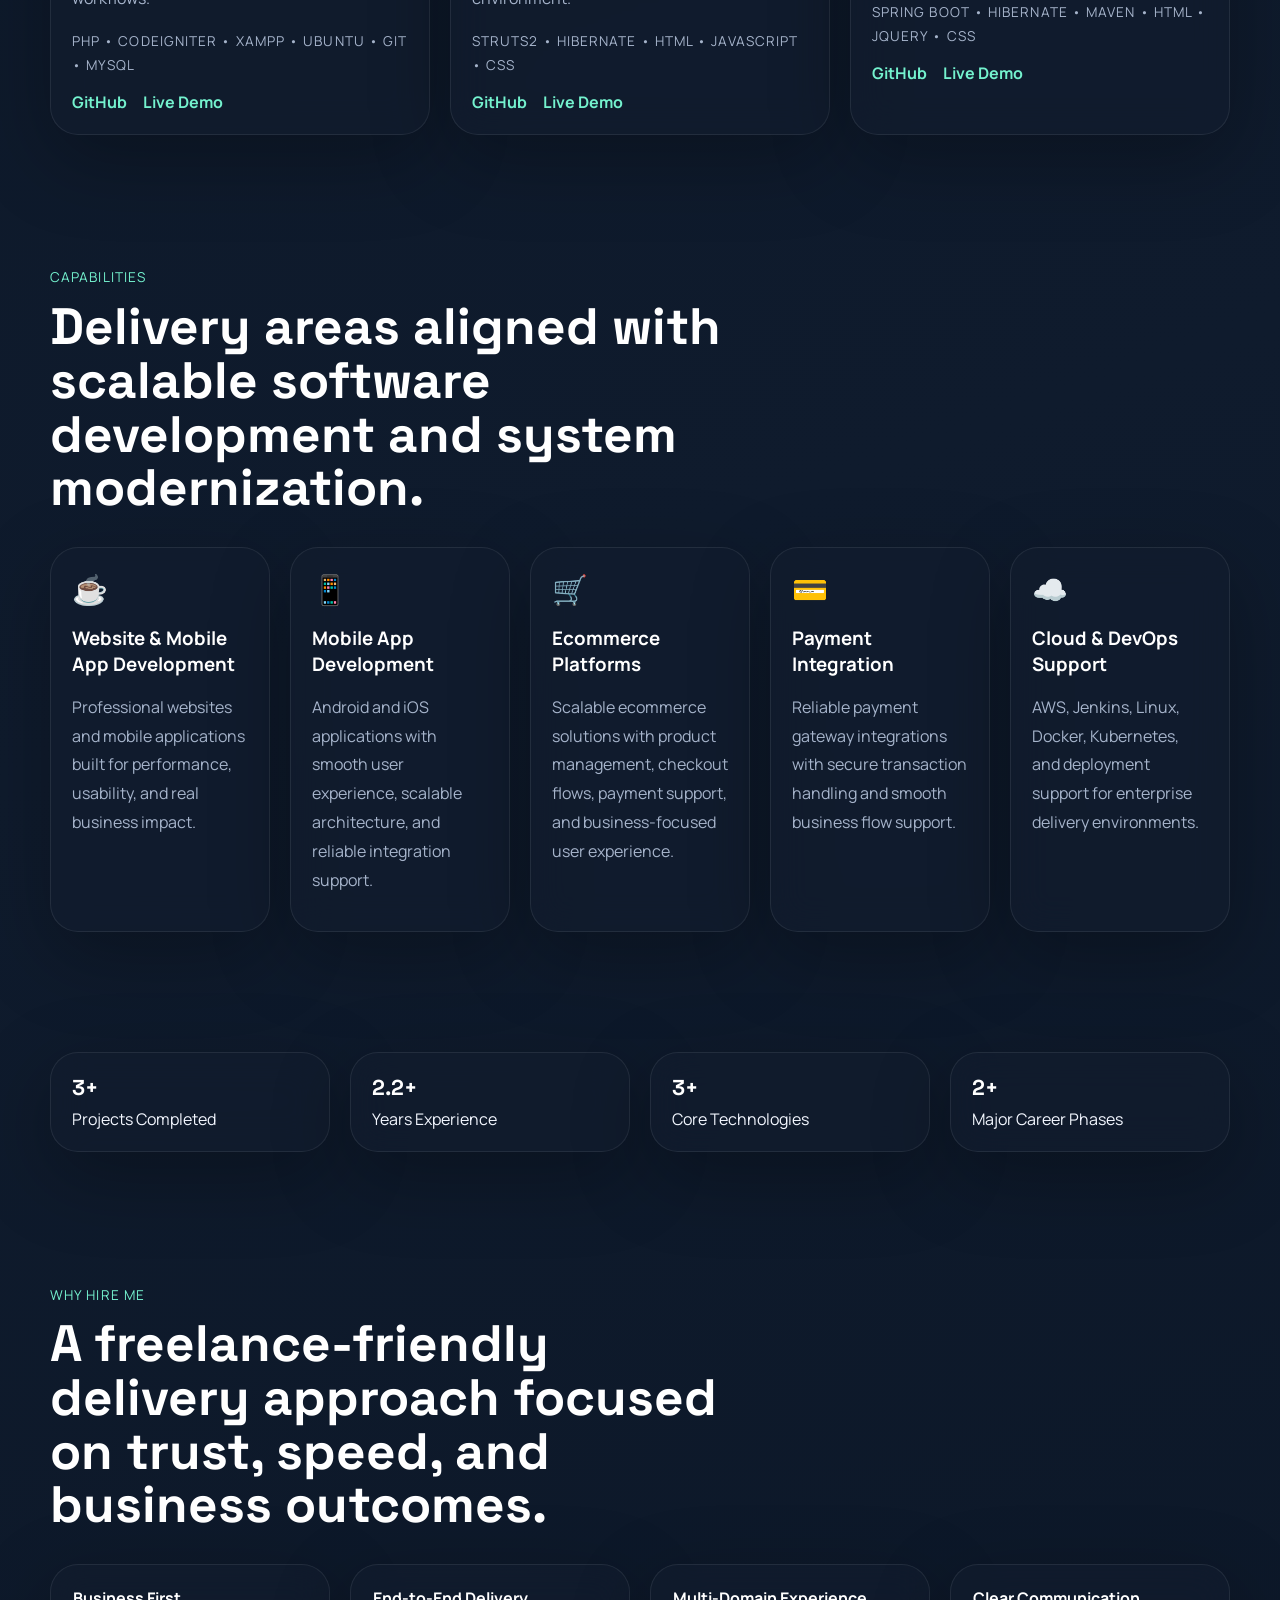
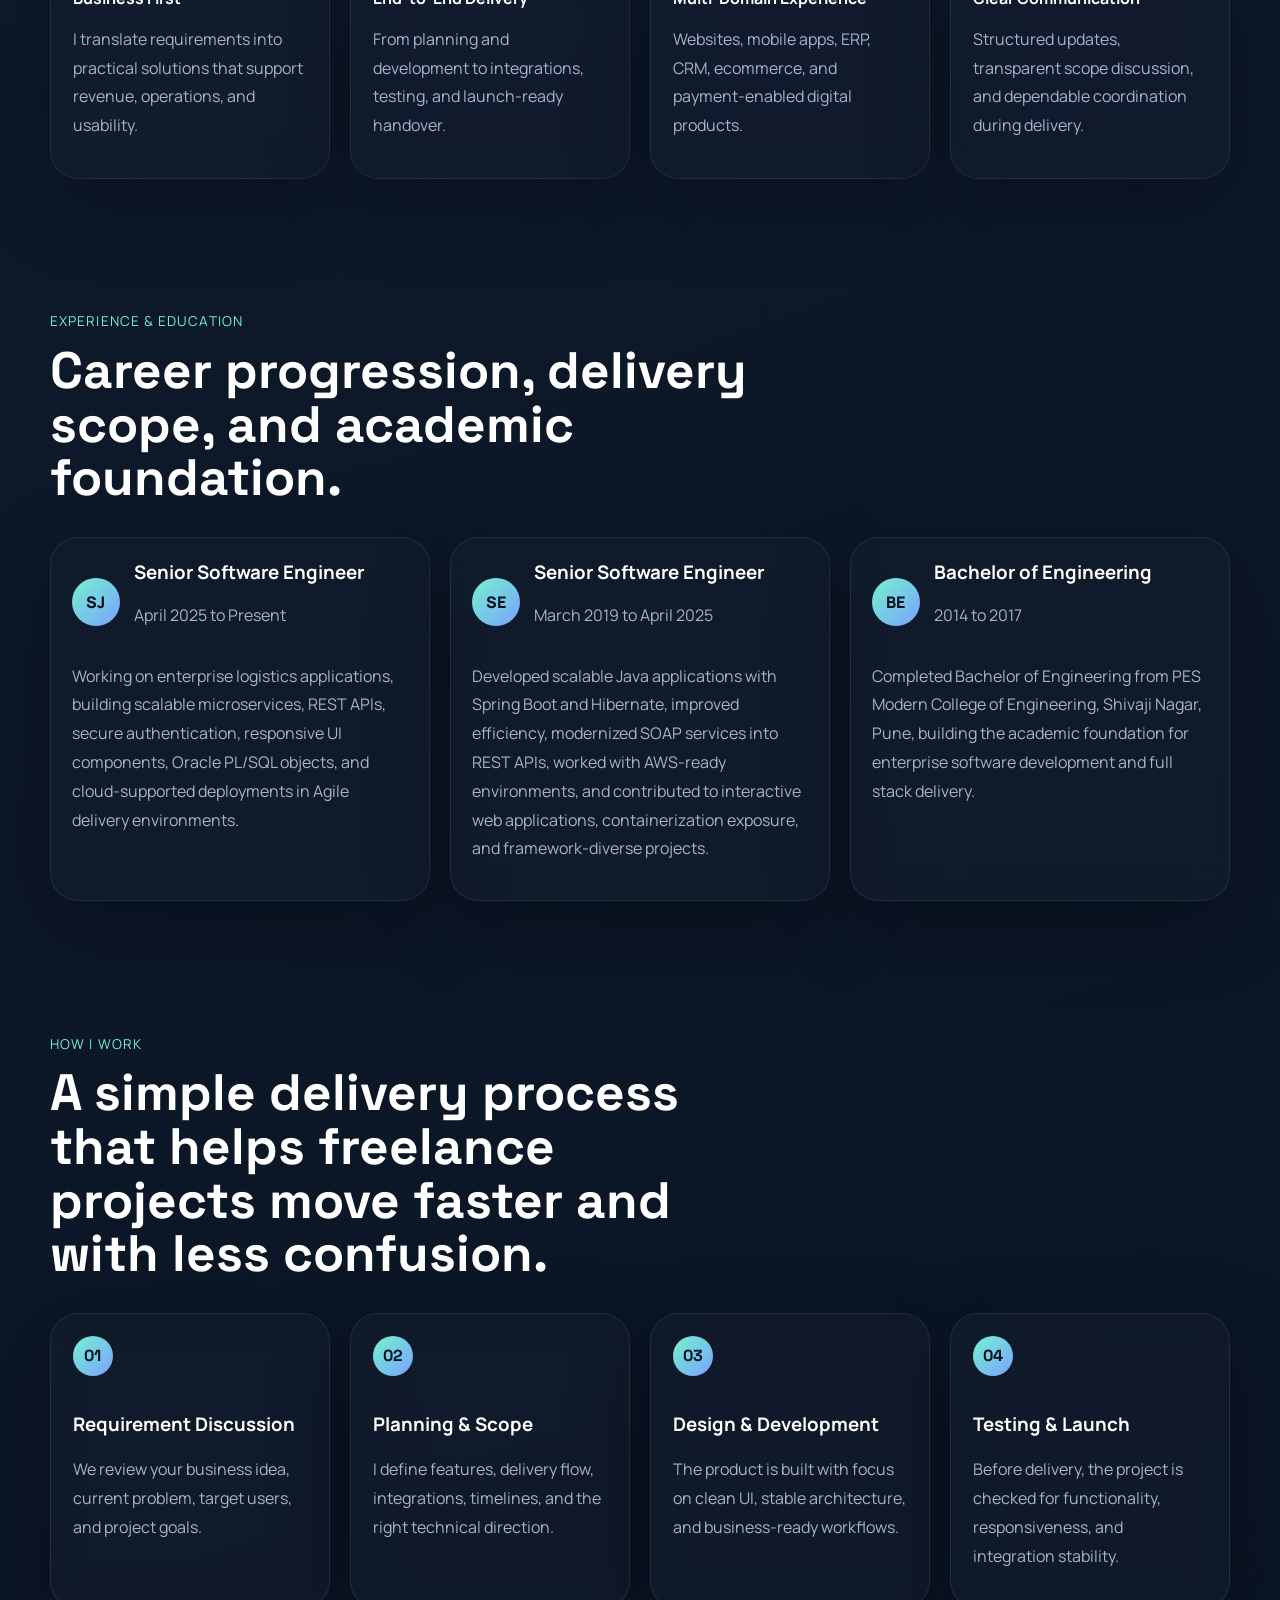
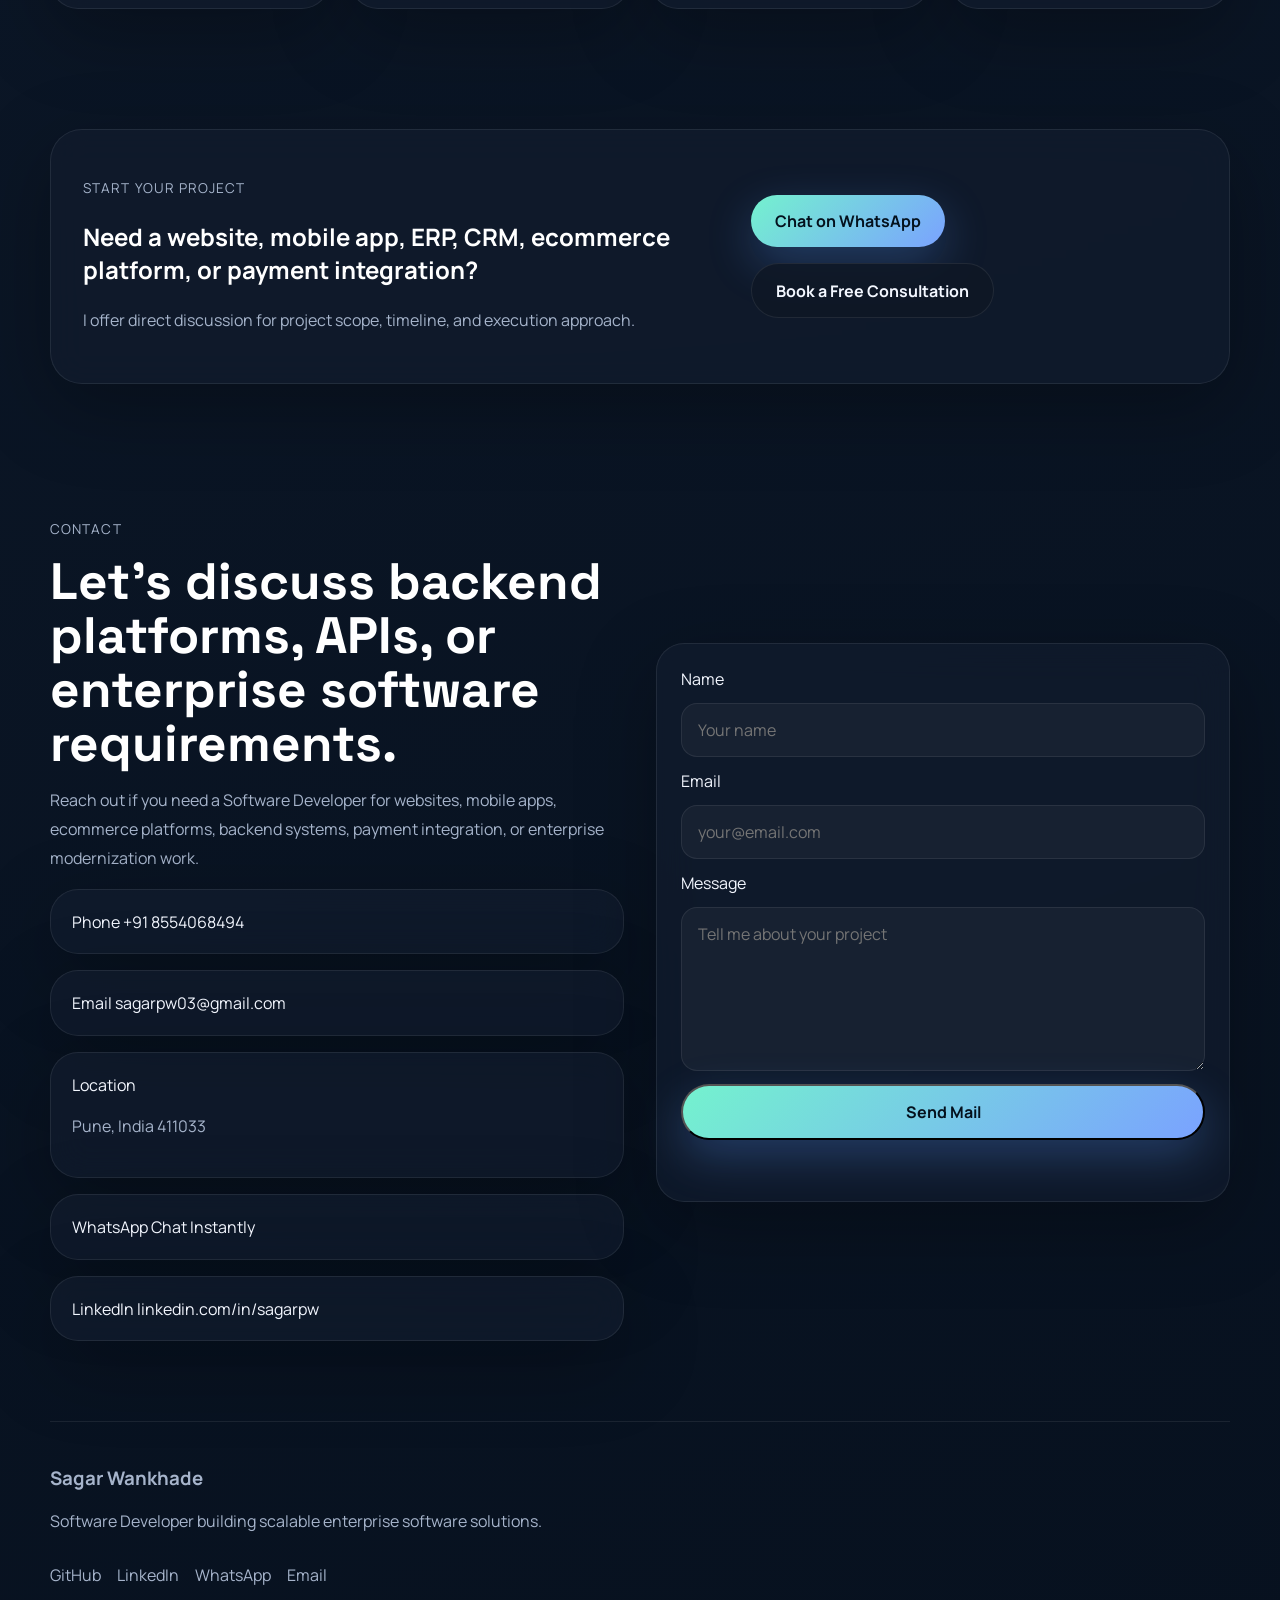
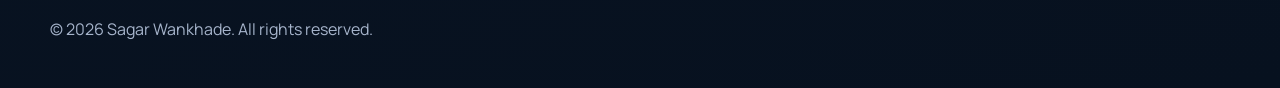
==== commit c8f7e4d4: "changes" ====
--- a/index.html
+++ b/index.html
@@ -3,23 +3,24 @@
 <head>
   <meta charset="UTF-8">
   <meta name="viewport" content="width=device-width, initial-scale=1.0">
-  <meta name="description" content="Sagar Wankhade is a Software Developer with 6.8+ years of experience building mobile apps, ERP and CRM systems, websites, ecommerce platforms, digital solutions, payment gateway integrations, and scalable backend platforms.">
+  <meta name="description" content="Sagar Wankhade is a Software Developer based in Pune, India with 6.8+ years of experience building mobile apps, ERP, CRM, ecommerce platforms, websites, and payment gateway integrations.">
   <meta name="keywords" content="Sagar Wankhade, Software Developer, Mobile App Developer, Android Developer, iOS Developer, Flutter Developer, Web Developer, ERP Developer, CRM Developer, Ecommerce Developer, Payment Gateway Integration, Spring Boot-Microservices Developer, ReactJs Developer, PHP-CodeIgniter, Laravel Developer, Python Developer, Pune Developer">
   <meta name="author" content="Sagar Wankhade">
   <meta name="robots" content="index, follow">
   <link rel="canonical" href="https://sagarwankhade.github.io/portfolio/">
   <meta name="theme-color" content="#0b1020">
   <meta property="og:type" content="website">
-  <meta property="og:title" content="Sagar Wankhade | Software Developer">
+  <meta property="og:title" content="Sagar Wankhade | Software Developer for Websites, Mobile Apps, ERP, CRM & Ecommerce">
   <meta property="og:description" content="Software Developer building mobile apps, ERP and CRM systems, websites, ecommerce platforms, digital solutions, and payment-integrated software.">
   <meta property="og:url" content="https://sagarwankhade.github.io/portfolio/">
   <meta property="og:image" content="https://sagarwankhade.github.io/portfolio/images/profile.jpg">
   <meta property="og:site_name" content="Sagar Wankhade Portfolio">
   <meta name="twitter:card" content="summary_large_image">
-  <meta name="twitter:title" content="Sagar Wankhade | Software Developer">
+  <meta name="twitter:title" content="Sagar Wankhade | Software Developer for Websites, Mobile Apps, ERP, CRM & Ecommerce">
   <meta name="twitter:description" content="Software Developer building mobile apps, websites, ecommerce platforms, ERP/CRM systems, and payment-integrated solutions.">
   <meta name="twitter:image" content="https://sagarwankhade.github.io/portfolio/images/profile.jpg">
-  <title>Sagar Wankhade | Software Developer</title>
+  <title>Sagar Wankhade | Software Developer for Websites, Mobile Apps, ERP, CRM & Ecommerce</title>
+  <link rel="icon" type="image/svg+xml" href="images/favicon.svg">
   <link rel="preconnect" href="https://fonts.googleapis.com">
   <link rel="preconnect" href="https://fonts.gstatic.com" crossorigin>
   <link href="https://fonts.googleapis.com/css2?family=Space+Grotesk:wght@400;500;700&family=Manrope:wght@400;500;700;800&display=swap" rel="stylesheet">
@@ -41,7 +42,8 @@
         "postalCode": "411033"
       },
       "sameAs": [
-        "https://www.linkedin.com/in/sagarpw"
+        "https://www.linkedin.com/in/sagarpw",
+        "https://github.com/sagarwankhade"
       ],
       "knowsAbout": [
         "Mobile App Development",
@@ -106,8 +108,9 @@
         <div class="container hero-grid">
           <div class="hero-copy reveal">
             <p class="eyebrow">Software Developer • Scalable Systems • Full Stack • Cloud Ready</p>
-            <h1>Hi, I'm <span class="text-gradient">Sagar Wankhade</span></h1>
-            <p class="hero-subtitle">Software Developer</p>
+            <p class="hero-intro">Hi, I'm</p>
+            <h1><span class="text-gradient">Sagar Wankhade</span></h1>
+            <h2 class="hero-subtitle">Software Developer</h2>
             <p class="typing-line">
               I build <span id="typedText" class="typed-text" aria-live="polite"></span>
             </p>
@@ -117,7 +120,7 @@
             <div class="hero-actions">
               <a class="btn btn-primary" href="#projects">View Projects</a>
               <a class="btn btn-secondary" href="#contact">Get a Quote</a>
-              <a class="btn btn-whatsapp" href="https://wa.me/918554068494" target="_blank" rel="noreferrer">WhatsApp</a>
+              <a class="btn btn-whatsapp" href="https://wa.me/918554068494?text=Hello%20Sagar%2C%20I%20visited%20your%20portfolio%20and%20would%20like%20to%20discuss%20a%20project%20for%20website%2C%20mobile%20app%2C%20ERP%2FCRM%2C%20ecommerce%2C%20or%20payment%20integration." target="_blank" rel="noreferrer">WhatsApp</a>
             </div>
             <div class="hero-strip reveal">
               <div class="glass-card strip-card">Need a website, mobile app, ERP, CRM, or ecommerce platform?</div>
@@ -515,7 +518,7 @@
               <p>I offer direct discussion for project scope, timeline, and execution approach.</p>
             </div>
             <div class="hero-actions">
-              <a class="btn btn-primary" href="https://wa.me/918554068494" target="_blank" rel="noreferrer">Chat on WhatsApp</a>
+              <a class="btn btn-primary" href="https://wa.me/918554068494?text=Hello%20Sagar%2C%20I%20visited%20your%20portfolio%20and%20would%20like%20to%20discuss%20a%20project%20for%20website%2C%20mobile%20app%2C%20ERP%2FCRM%2C%20ecommerce%2C%20or%20payment%20integration." target="_blank" rel="noreferrer">Chat on WhatsApp</a>
               <a class="btn btn-secondary" href="mailto:sagarpw03@gmail.com">Book a Free Consultation</a>
             </div>
           </div>
@@ -546,7 +549,7 @@
               </div>
               <div class="glass-card contact-card">
                 <span>WhatsApp</span>
-                <a href="https://wa.me/918554068494" target="_blank" rel="noreferrer">Chat Instantly</a>
+                <a href="https://wa.me/918554068494?text=Hello%20Sagar%2C%20I%20visited%20your%20portfolio%20and%20would%20like%20to%20discuss%20a%20project%20for%20website%2C%20mobile%20app%2C%20ERP%2FCRM%2C%20ecommerce%2C%20or%20payment%20integration." target="_blank" rel="noreferrer">Chat Instantly</a>
               </div>
               <div class="glass-card contact-card">
                 <span>LinkedIn</span>
@@ -565,7 +568,7 @@
             <label for="message">Message</label>
             <textarea id="message" name="message" rows="6" placeholder="Tell me about your project" required></textarea>
 
-            <button class="btn btn-primary" type="submit">Send Message</button>
+            <button class="btn btn-primary" type="submit">Send Mail</button>
             <p class="form-feedback" id="formFeedback" aria-live="polite"></p>
           </form>
         </div>
@@ -582,7 +585,7 @@
         <div class="footer-links">
           <a href="https://github.com/" target="_blank" rel="noreferrer">GitHub</a>
           <a href="https://www.linkedin.com/in/sagarpw" target="_blank" rel="noreferrer">LinkedIn</a>
-          <a href="https://wa.me/918554068494" target="_blank" rel="noreferrer">WhatsApp</a>
+          <a href="https://wa.me/918554068494?text=Hello%20Sagar%2C%20I%20visited%20your%20portfolio%20and%20would%20like%20to%20discuss%20a%20project%20for%20website%2C%20mobile%20app%2C%20ERP%2FCRM%2C%20ecommerce%2C%20or%20payment%20integration." target="_blank" rel="noreferrer">WhatsApp</a>
           <a href="mailto:sagarpw03@gmail.com">Email</a>
         </div>
         <p>© <span id="currentYear"></span> Sagar Wankhade. All rights reserved.</p>
@@ -590,7 +593,7 @@
     </footer>
   </div>
 
-  <a class="whatsapp-float" href="https://wa.me/918554068494" target="_blank" rel="noreferrer" aria-label="Chat on WhatsApp">WA</a>
+  <a class="whatsapp-float" href="https://wa.me/918554068494?text=Hello%20Sagar%2C%20I%20visited%20your%20portfolio%20and%20would%20like%20to%20discuss%20a%20project%20for%20website%2C%20mobile%20app%2C%20ERP%2FCRM%2C%20ecommerce%2C%20or%20payment%20integration." target="_blank" rel="noreferrer" aria-label="Chat on WhatsApp">WA</a>
 
   <script src="script.js"></script>
 </body>
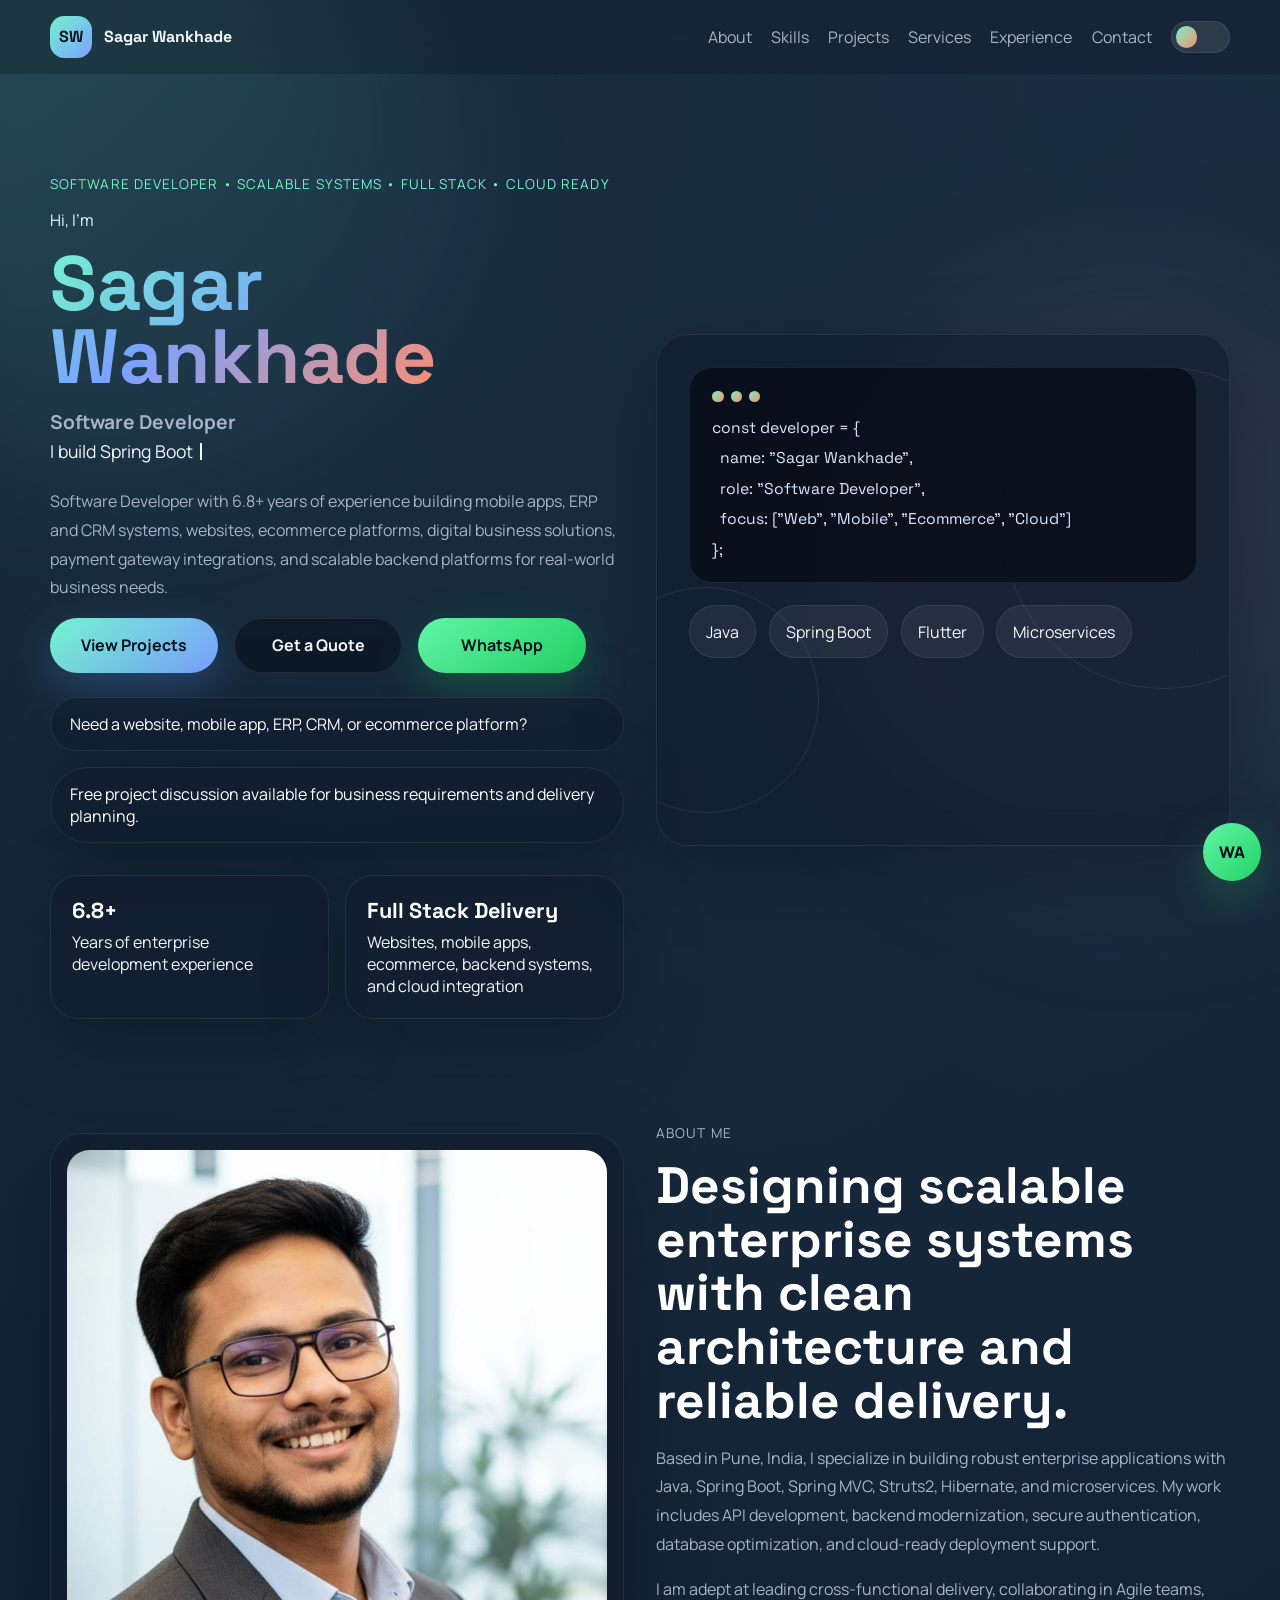
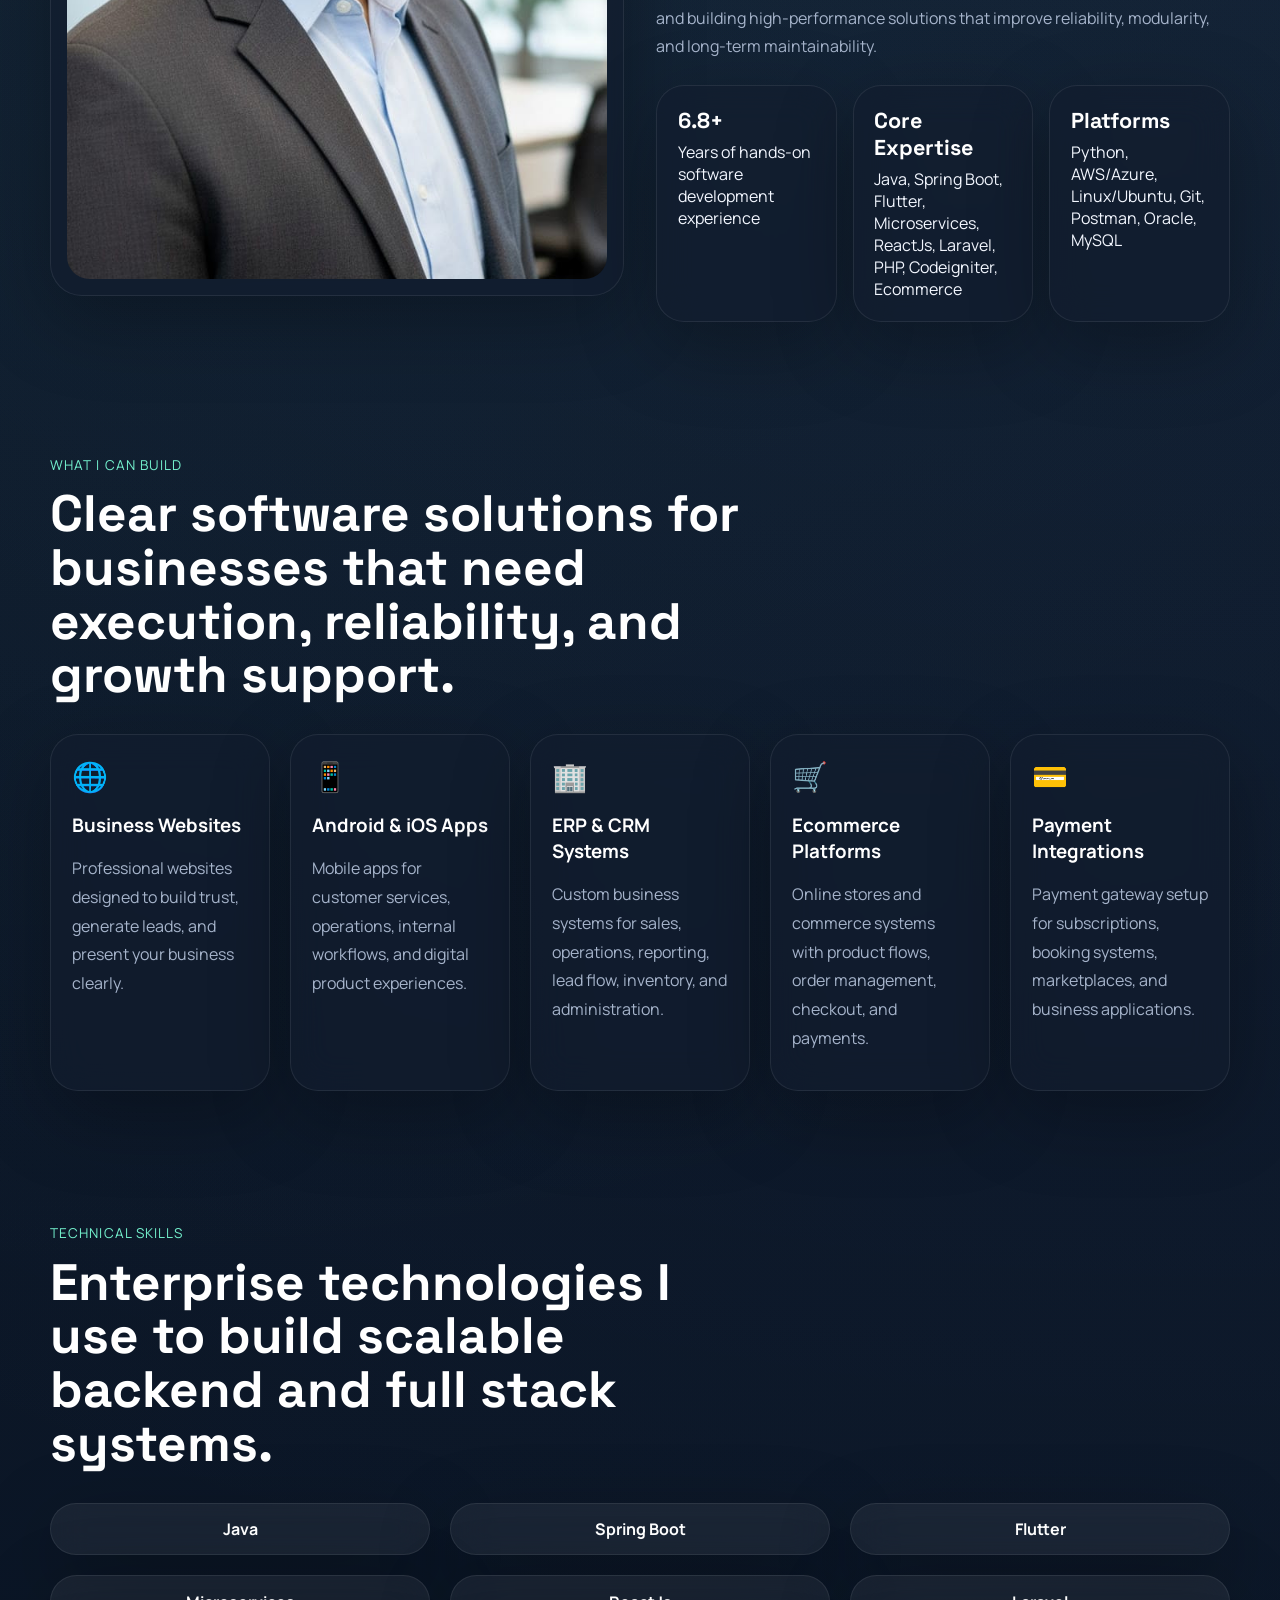
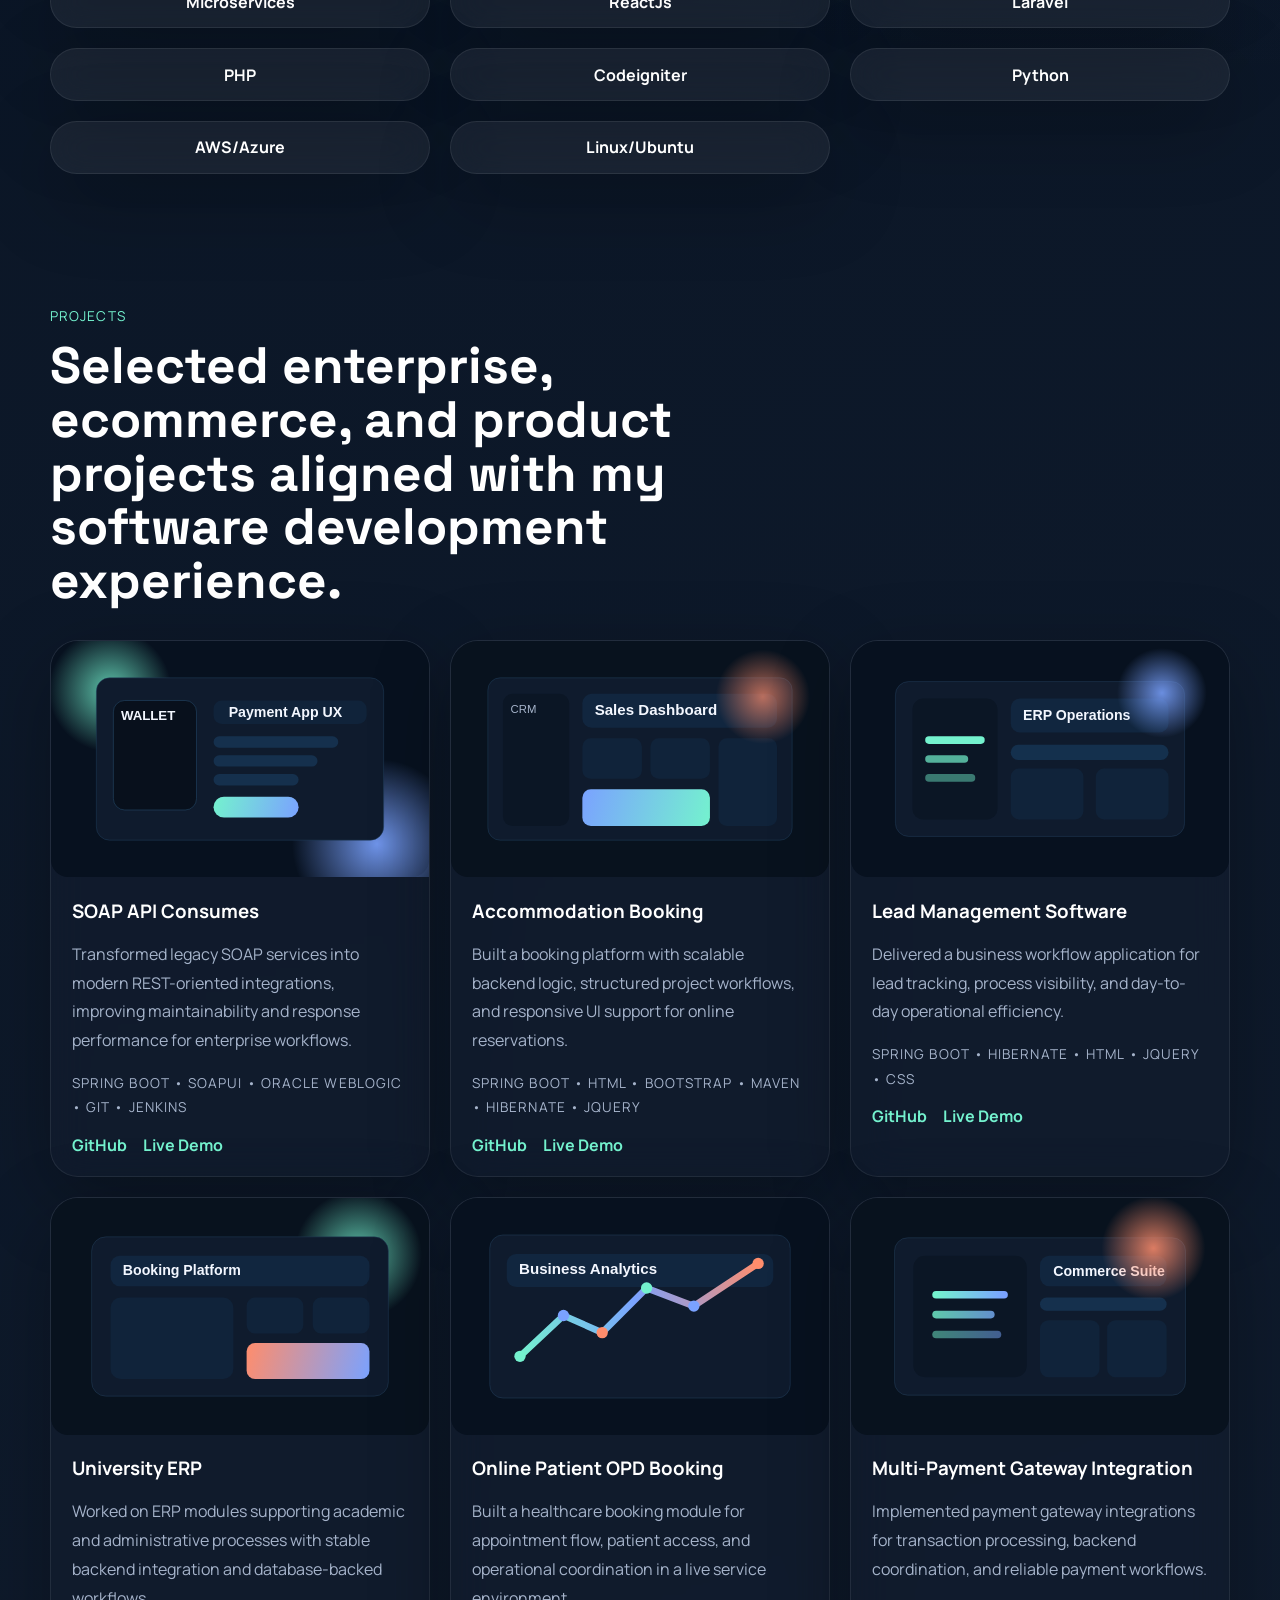
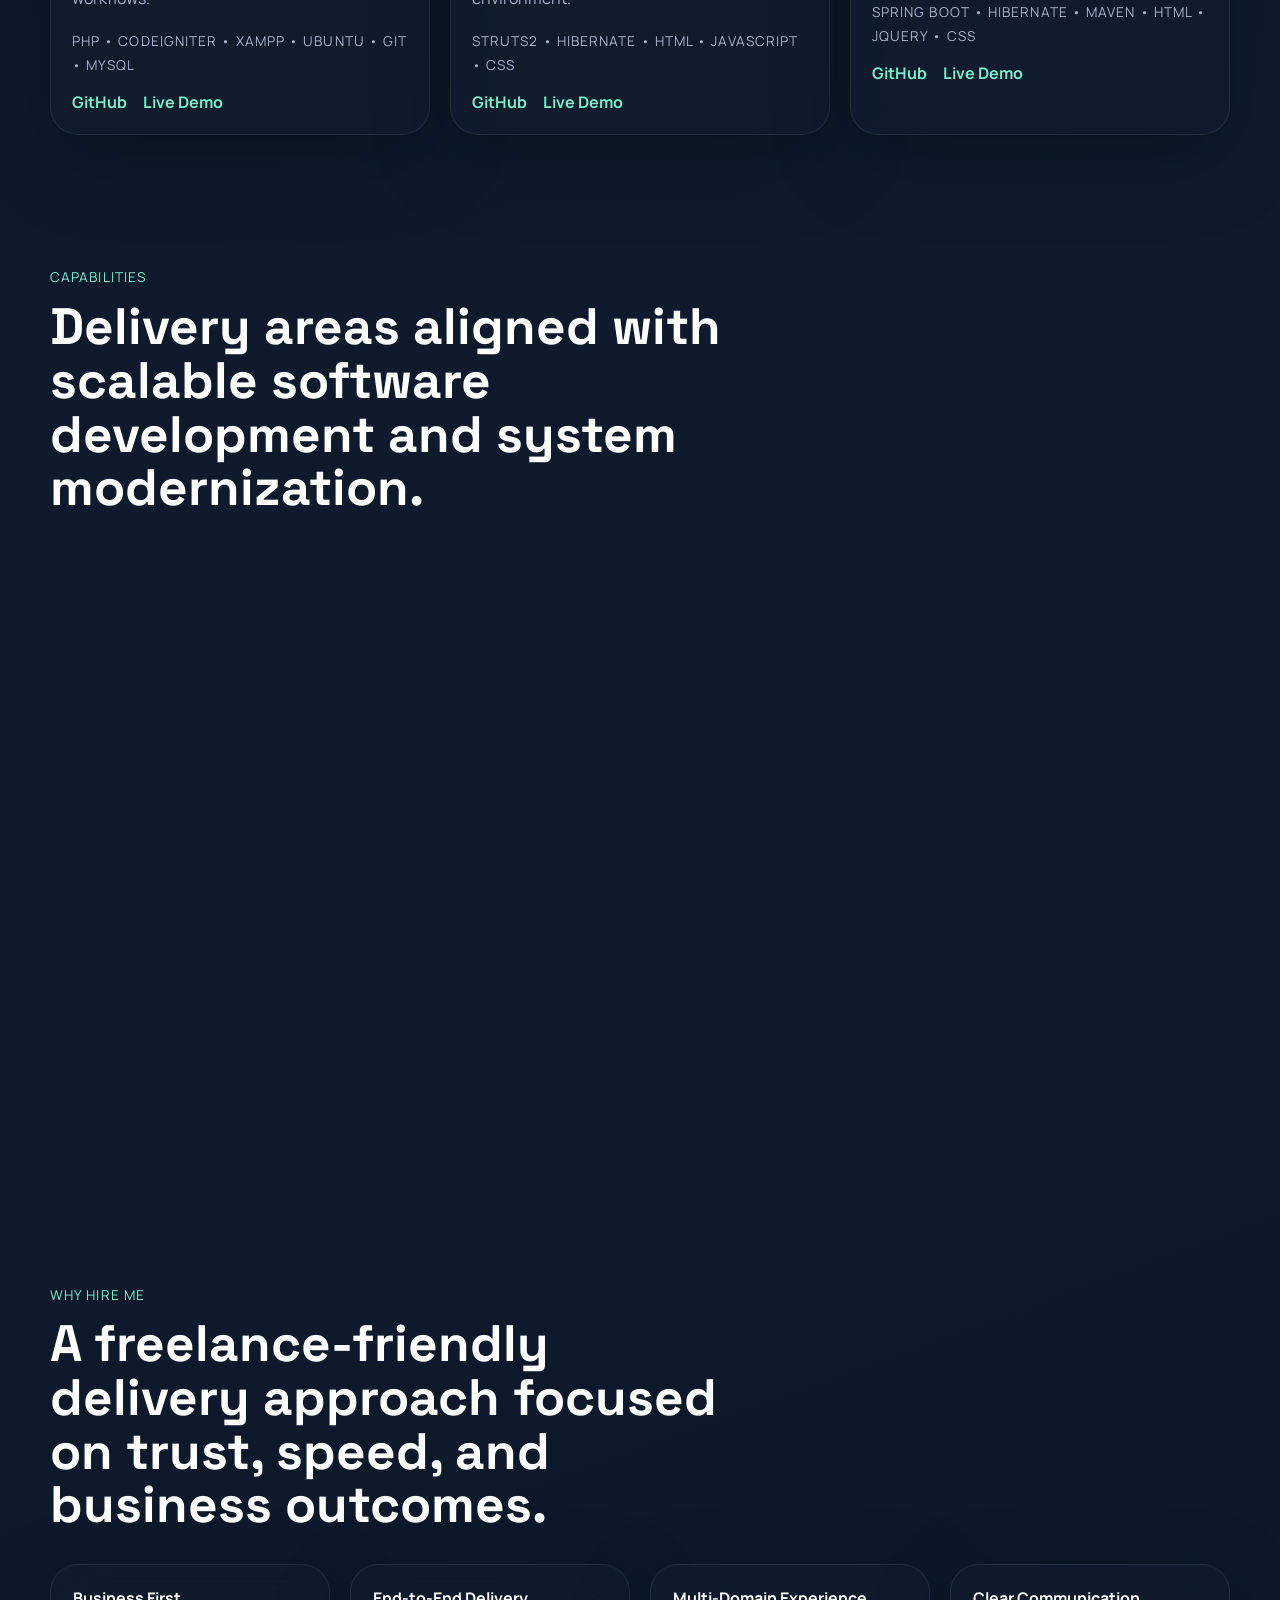
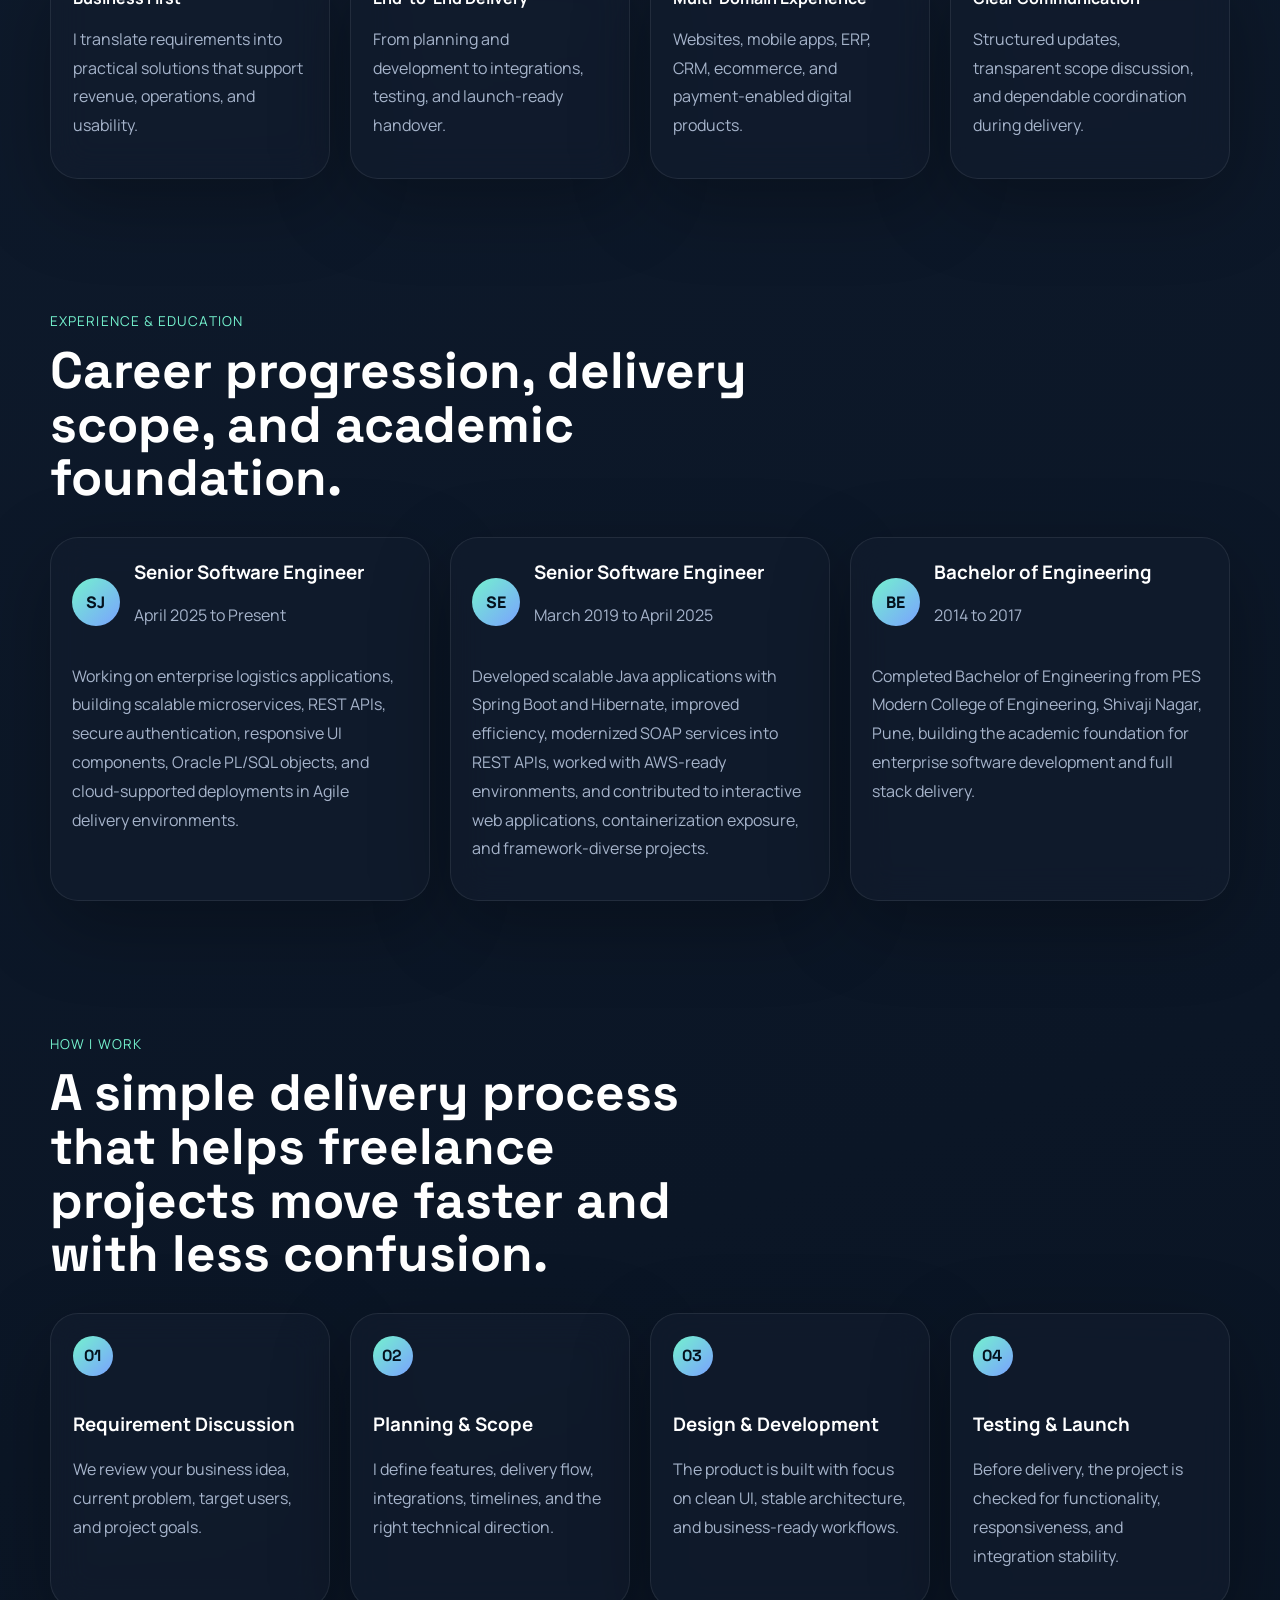
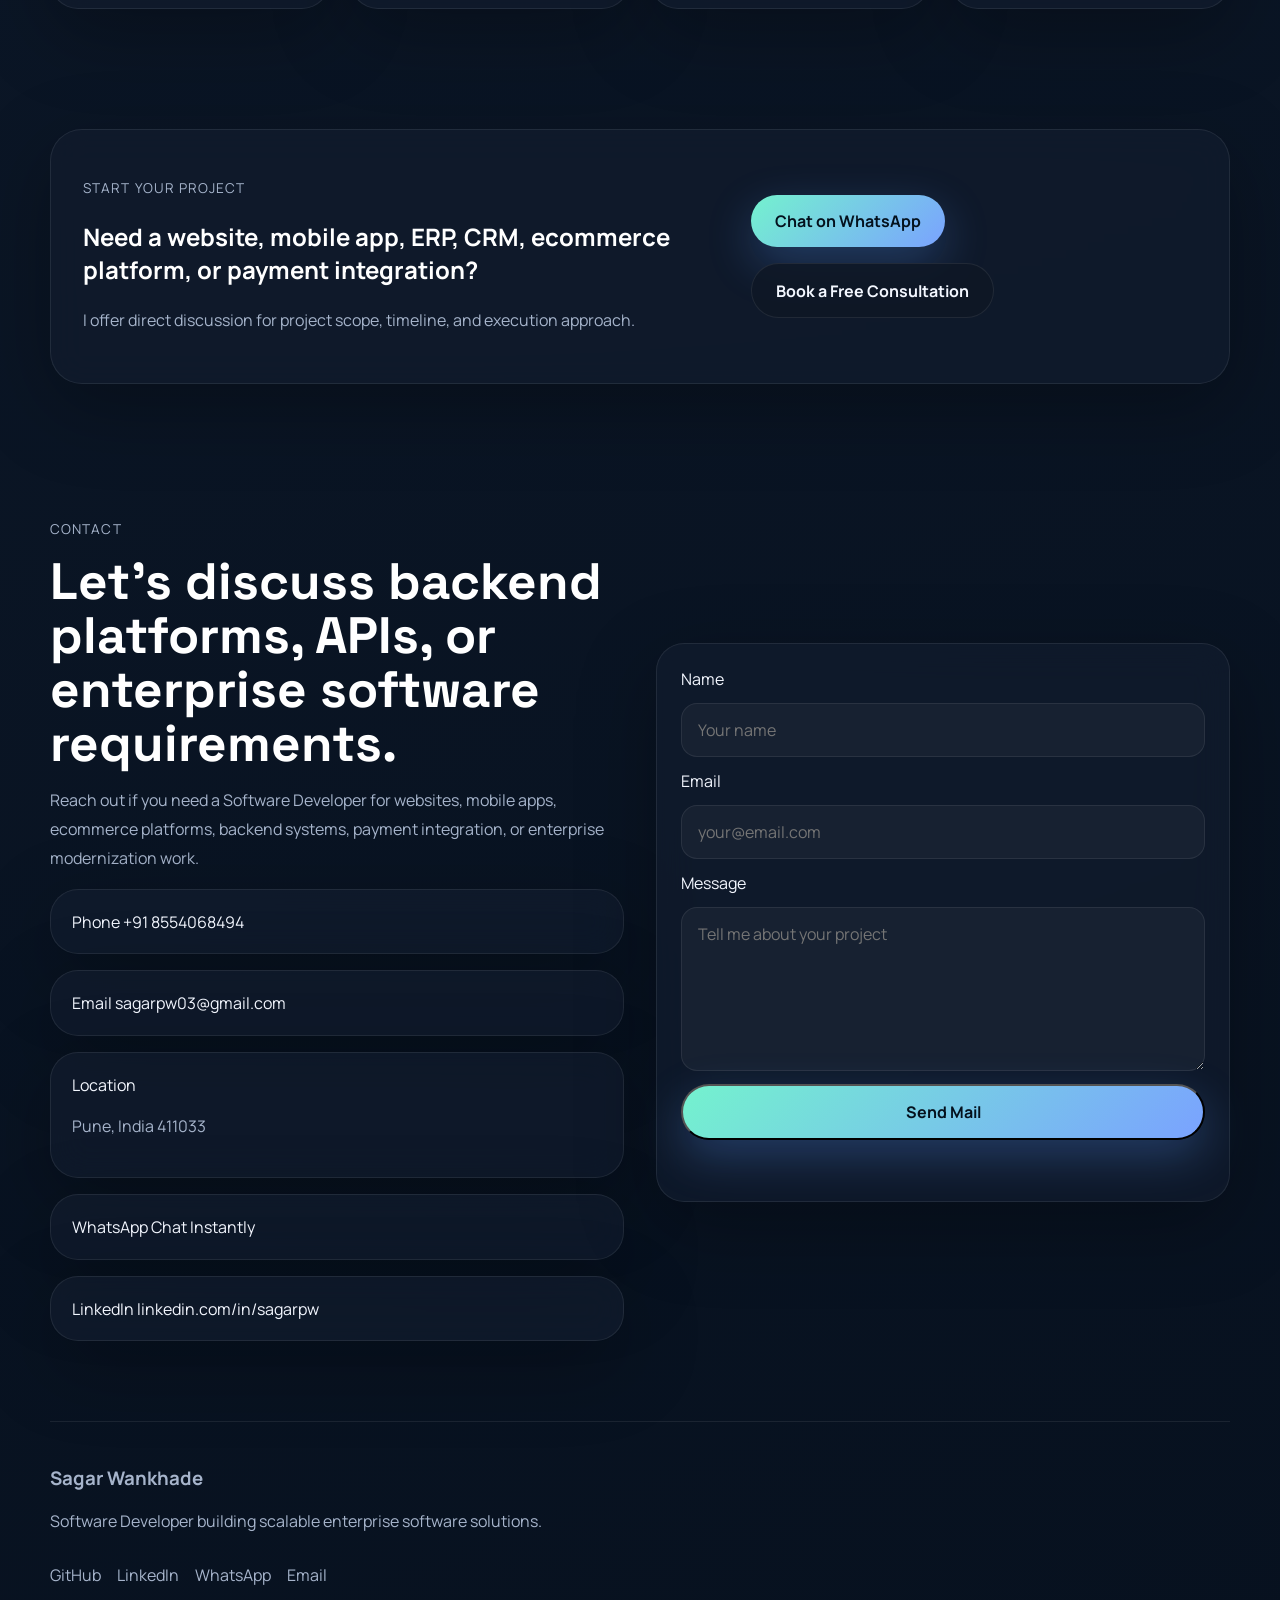
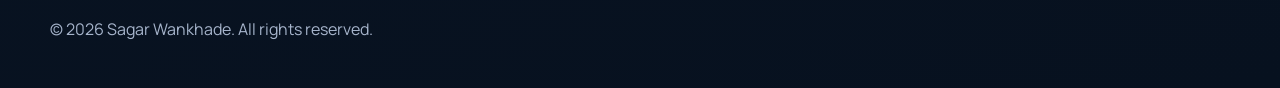
==== commit ce9dc972: "changes" ====
--- a/index.html
+++ b/index.html
@@ -20,7 +20,9 @@
   <meta name="twitter:description" content="Software Developer building mobile apps, websites, ecommerce platforms, ERP/CRM systems, and payment-integrated solutions.">
   <meta name="twitter:image" content="https://sagarwankhade.github.io/portfolio/images/profile.jpg">
   <title>Sagar Wankhade | Software Developer for Websites, Mobile Apps, ERP, CRM & Ecommerce</title>
-  <link rel="icon" type="image/svg+xml" href="images/favicon.svg">
+  <link rel="icon" type="image/svg+xml" href="favicon.svg?v=2">
+  <link rel="shortcut icon" href="favicon.svg?v=2">
+  <link rel="apple-touch-icon" href="favicon.svg?v=2">
   <link rel="preconnect" href="https://fonts.googleapis.com">
   <link rel="preconnect" href="https://fonts.gstatic.com" crossorigin>
   <link href="https://fonts.googleapis.com/css2?family=Space+Grotesk:wght@400;500;700&family=Manrope:wght@400;500;700;800&display=swap" rel="stylesheet">
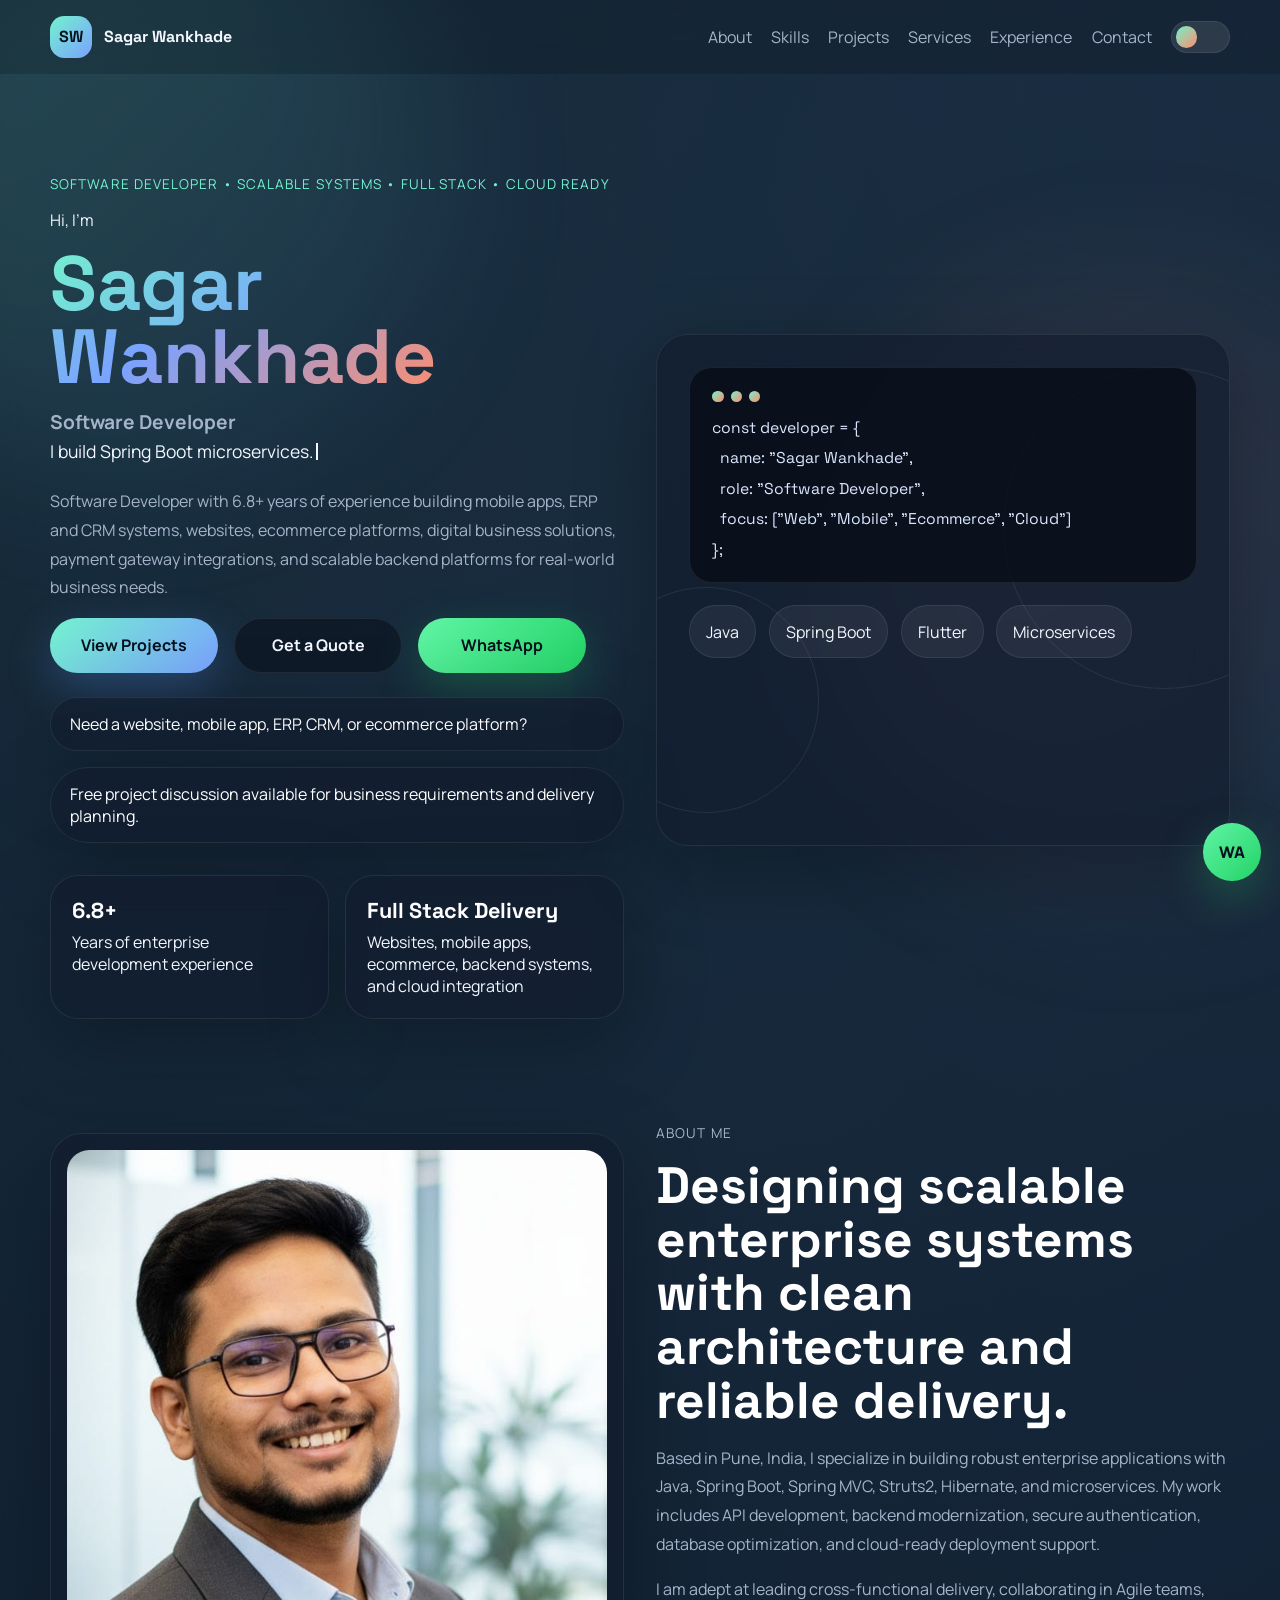
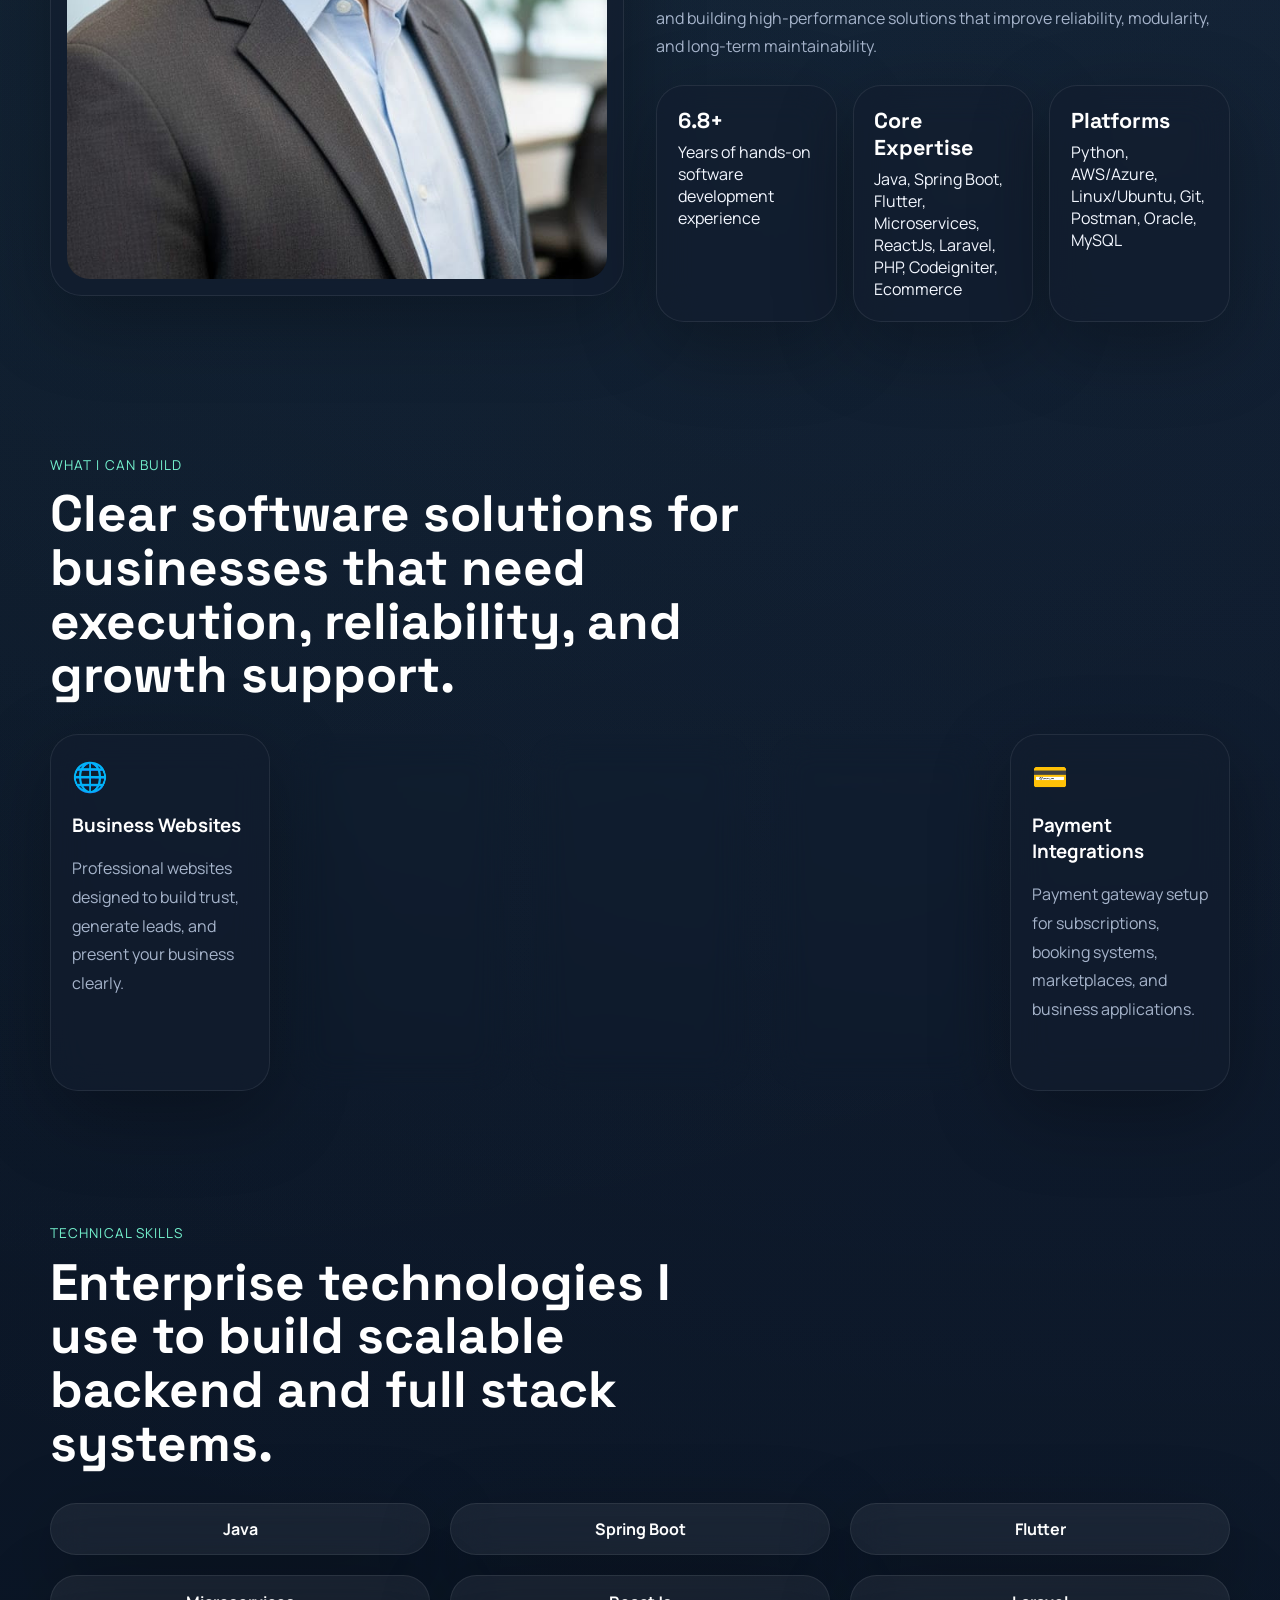
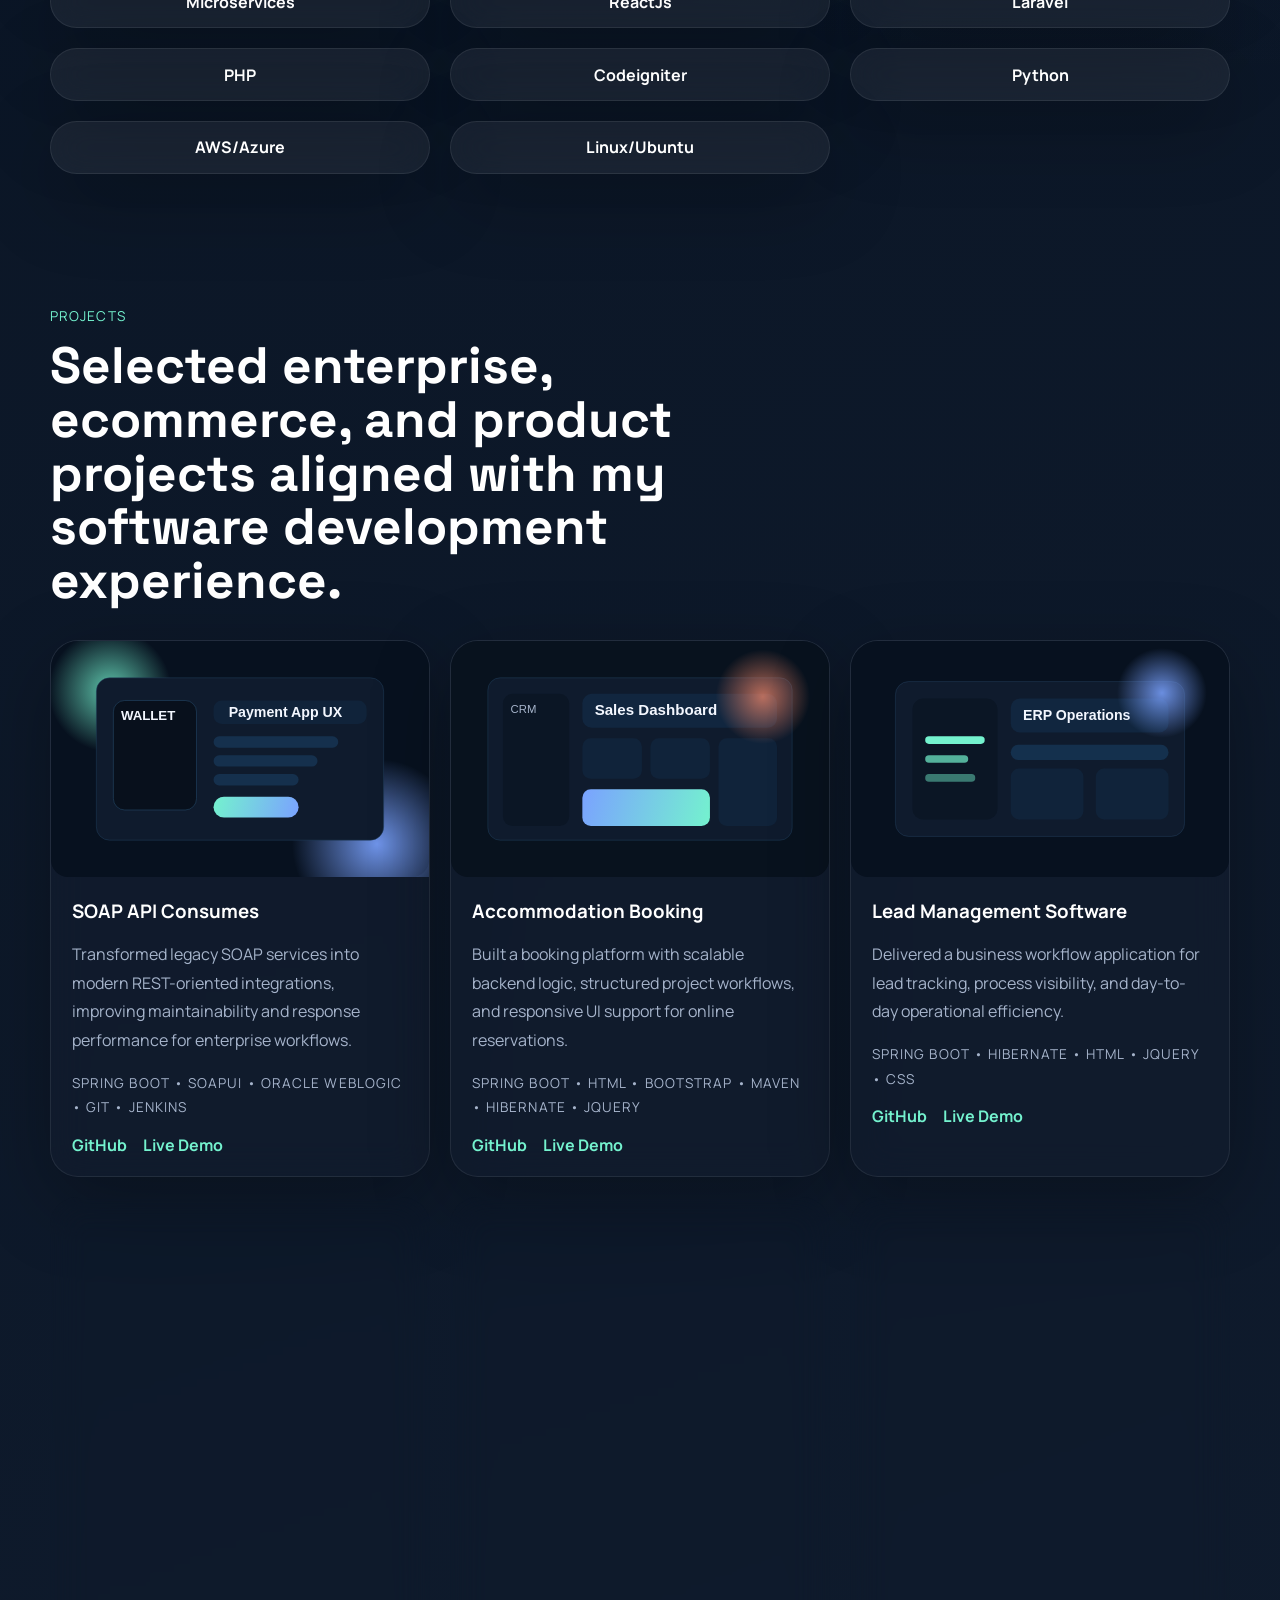
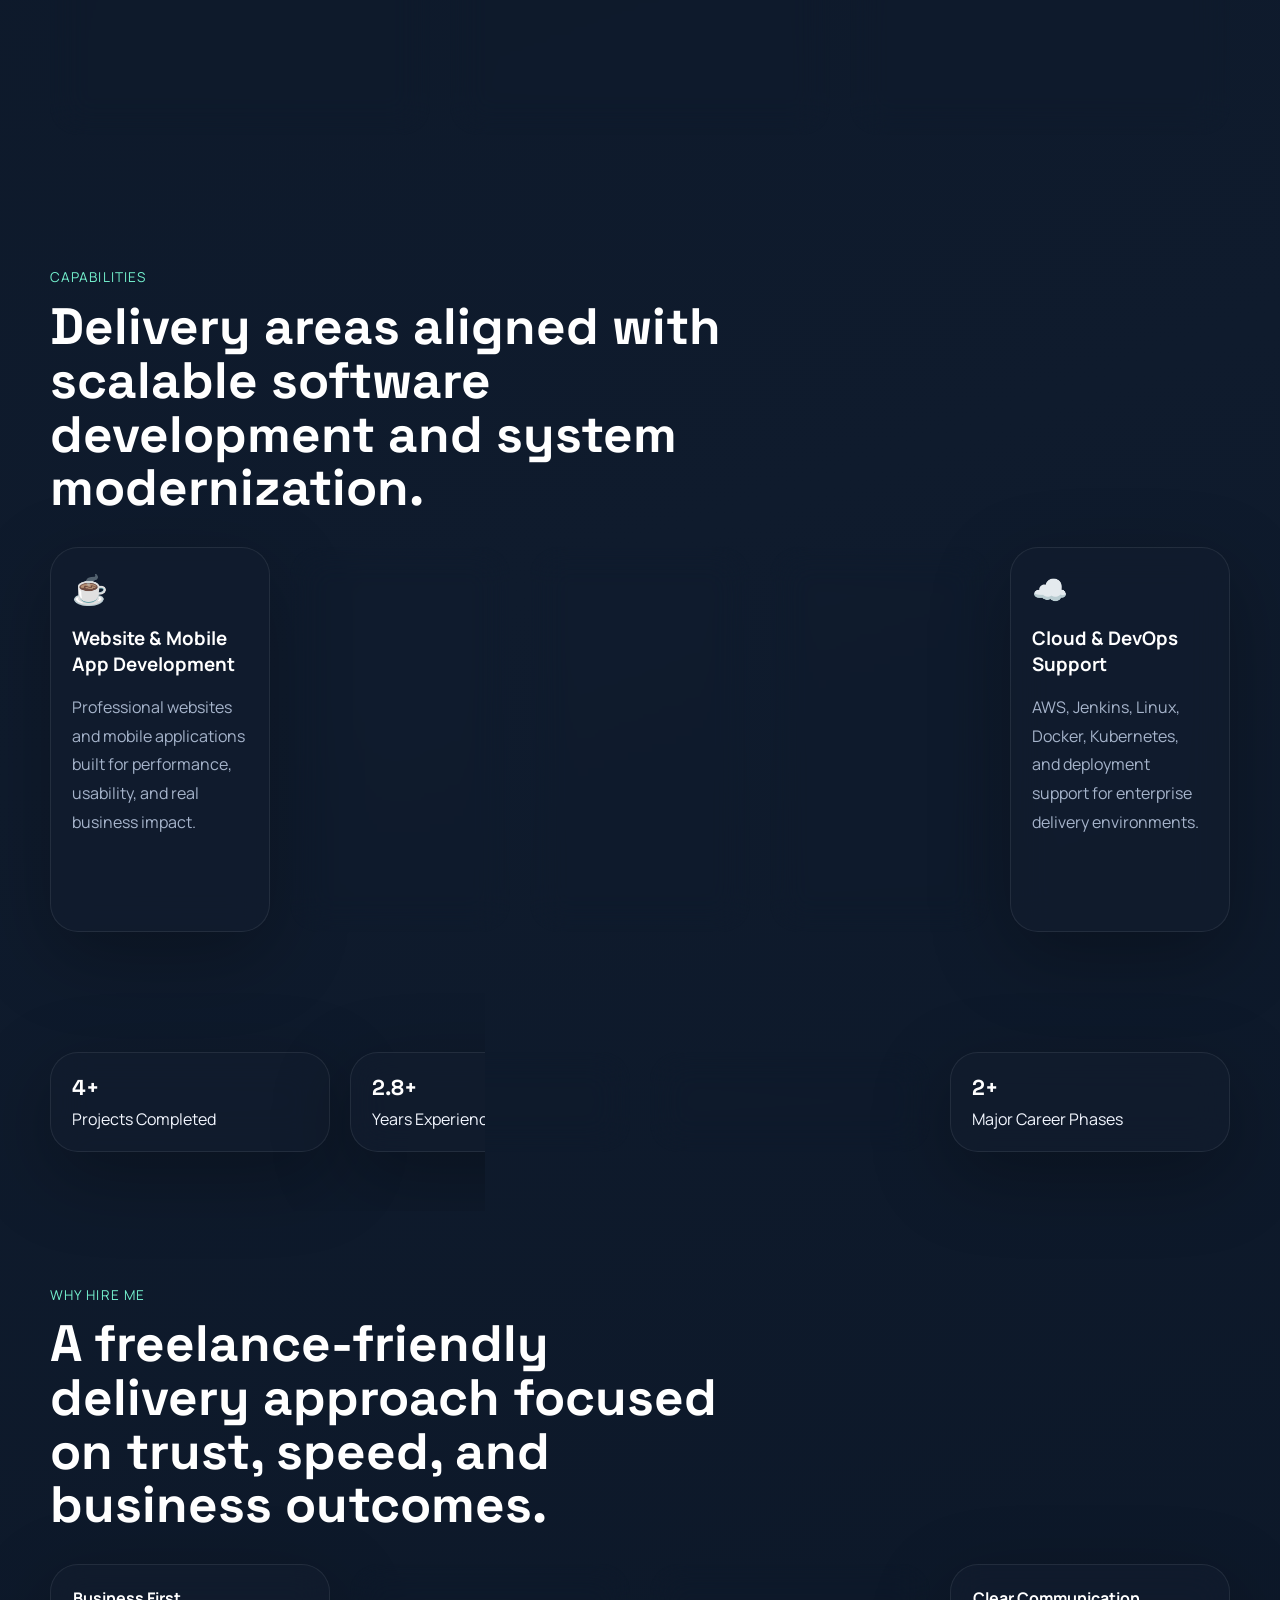
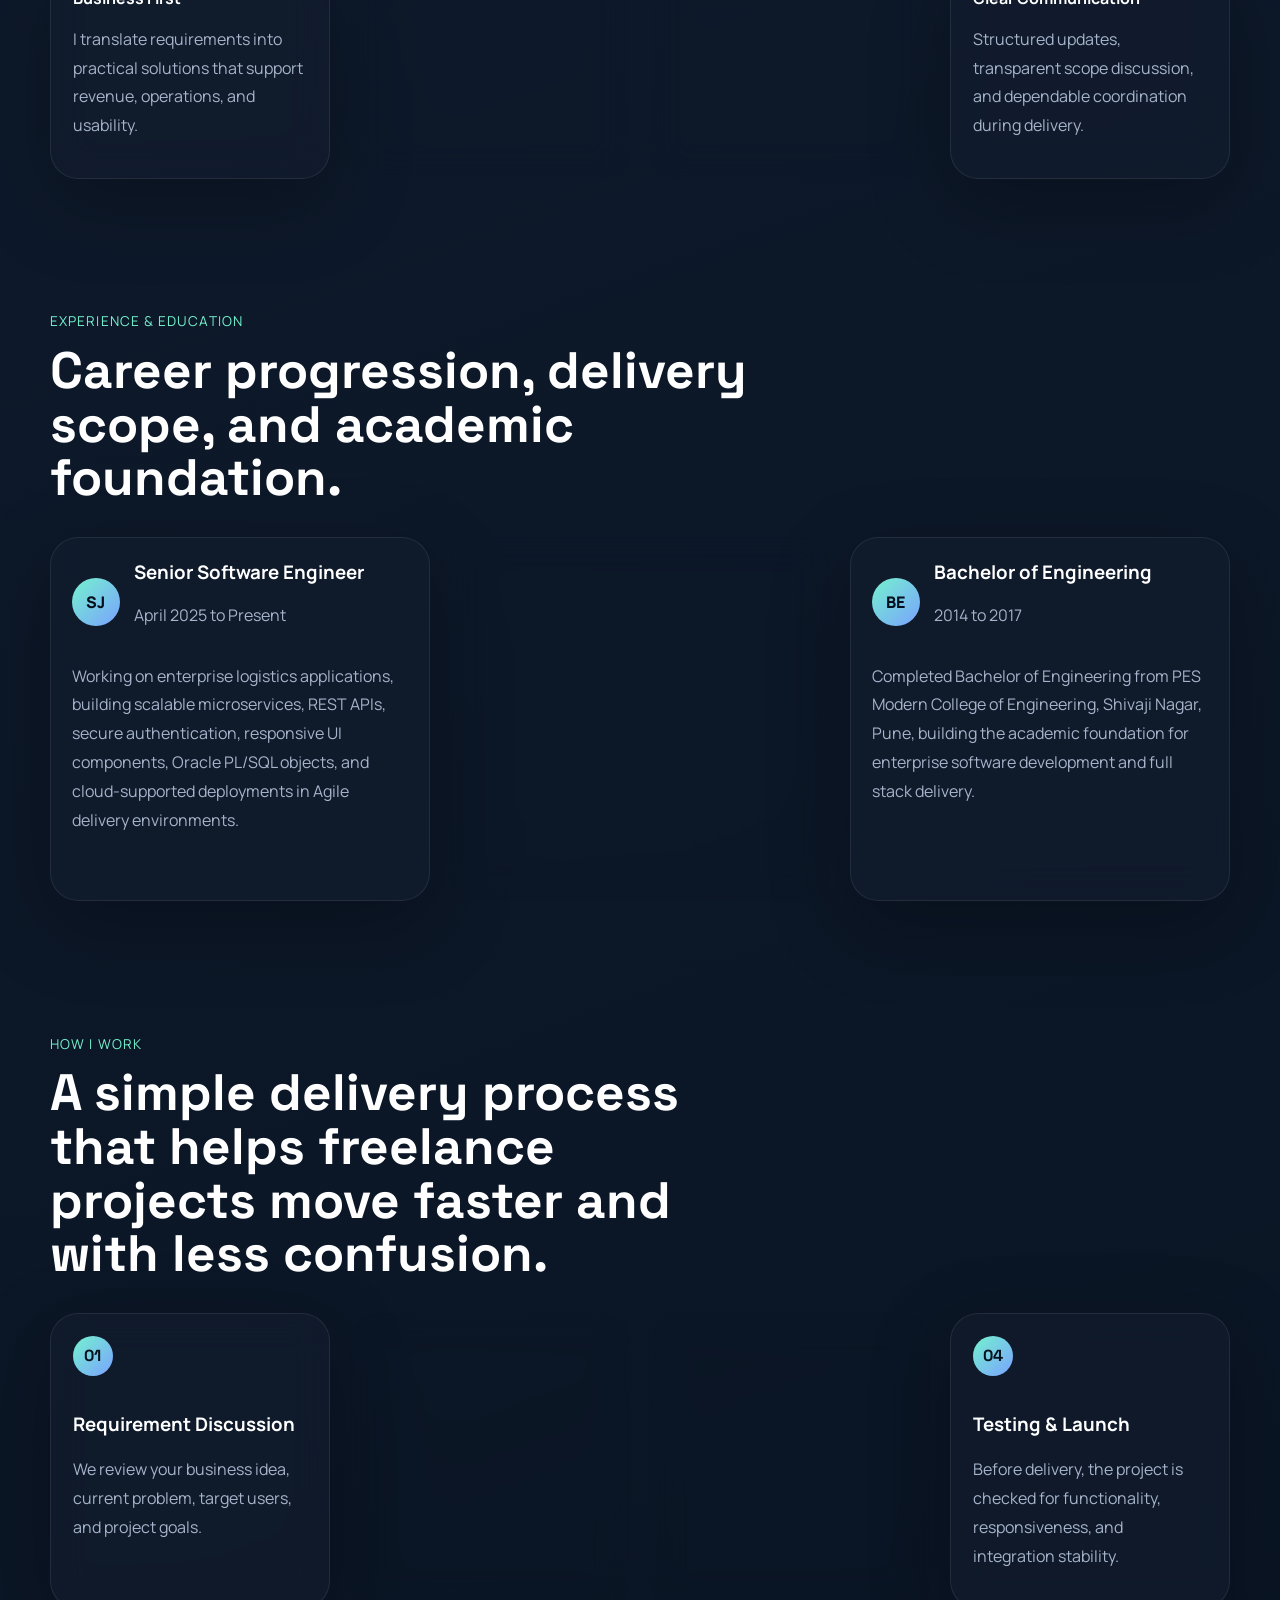
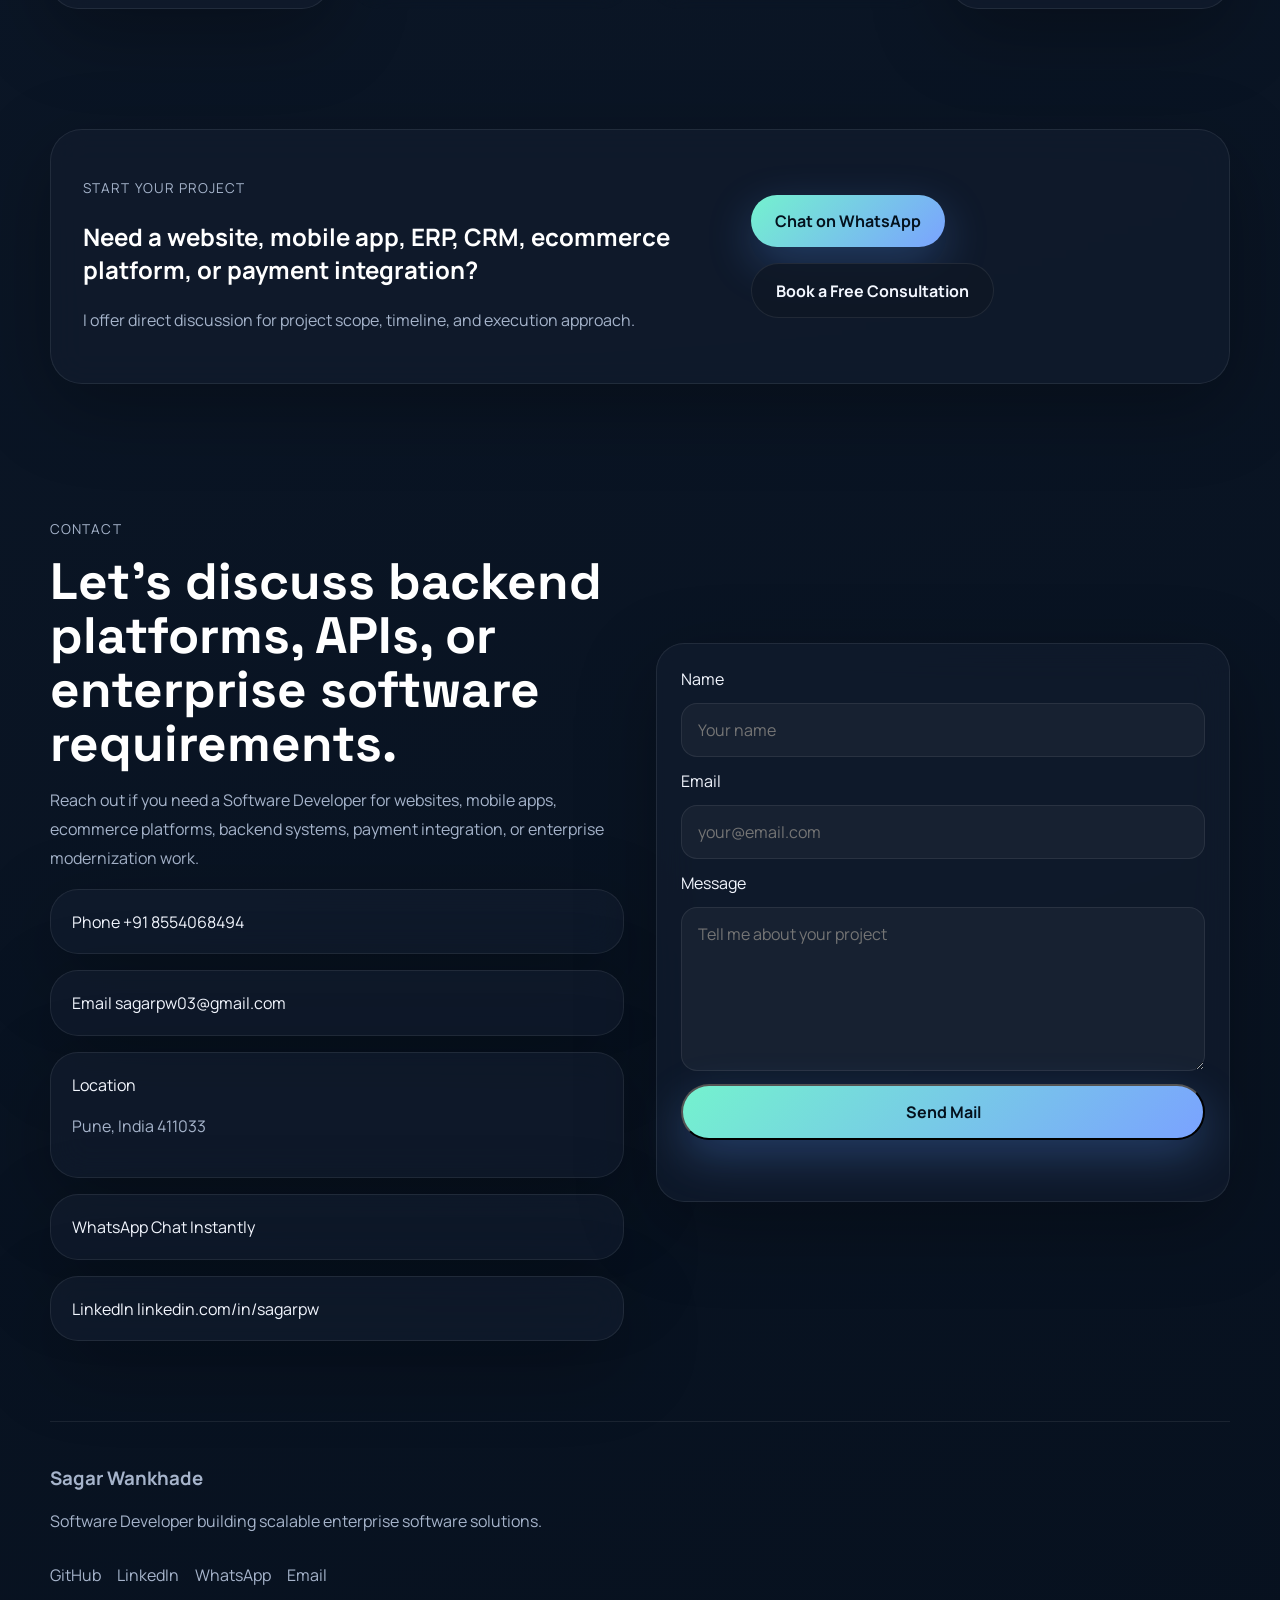
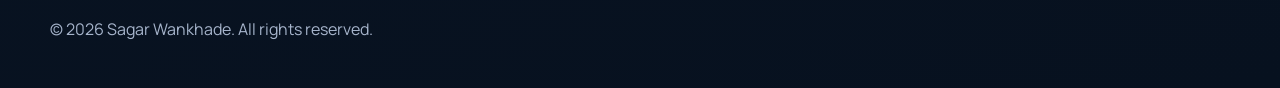
==== commit d70dd997: "changes" ====
--- a/index.html
+++ b/index.html
@@ -20,9 +20,8 @@
   <meta name="twitter:description" content="Software Developer building mobile apps, websites, ecommerce platforms, ERP/CRM systems, and payment-integrated solutions.">
   <meta name="twitter:image" content="https://sagarwankhade.github.io/portfolio/images/profile.jpg">
   <title>Sagar Wankhade | Software Developer for Websites, Mobile Apps, ERP, CRM & Ecommerce</title>
-  <link rel="icon" type="image/svg+xml" href="favicon.svg?v=2">
-  <link rel="shortcut icon" href="favicon.svg?v=2">
-  <link rel="apple-touch-icon" href="favicon.svg?v=2">
+  <link rel="icon" href="data:image/svg+xml,%3Csvg xmlns='http://www.w3.org/2000/svg' viewBox='0 0 64 64'%3E%3Crect width='64' height='64' rx='18' fill='%23081120'/%3E%3Crect x='4' y='4' width='56' height='56' rx='16' fill='url(%23g)'/%3E%3Cpath d='M21.134 39.846C23.118 42.25 26.178 43.75 29.79 43.75C35.388 43.75 39.07 40.978 39.07 36.582C39.07 32.822 36.802 30.926 31.812 29.78L28.842 29.098C26.09 28.46 25.044 27.58 25.044 26.126C25.044 24.364 26.706 23.152 29.482 23.152C32.082 23.152 33.832 24.232 34.834 26.214L39.114 24.012C37.306 20.518 33.92 18.75 29.57 18.75C23.756 18.75 19.872 21.808 19.872 26.654C19.872 30.5 22.318 32.748 27.156 33.852L30.17 34.556C33.032 35.216 33.9 36.008 33.9 37.55C33.9 39.378 32.194 40.56 29.46 40.56C26.376 40.56 24.406 39.194 22.988 36.966L21.134 39.846Z' fill='%2304111D'/%3E%3Cdefs%3E%3ClinearGradient id='g' x1='7' y1='7' x2='57' y2='57' gradientUnits='userSpaceOnUse'%3E%3Cstop stop-color='%2374F2CE'/%3E%3Cstop offset='0.55' stop-color='%237AA2FF'/%3E%3Cstop offset='1' stop-color='%23FF8D6C'/%3E%3C/linearGradient%3E%3C/defs%3E%3C/svg%3E">
+  <link rel="shortcut icon" href="favicon.svg">
   <link rel="preconnect" href="https://fonts.googleapis.com">
   <link rel="preconnect" href="https://fonts.gstatic.com" crossorigin>
   <link href="https://fonts.googleapis.com/css2?family=Space+Grotesk:wght@400;500;700&family=Manrope:wght@400;500;700;800&display=swap" rel="stylesheet">
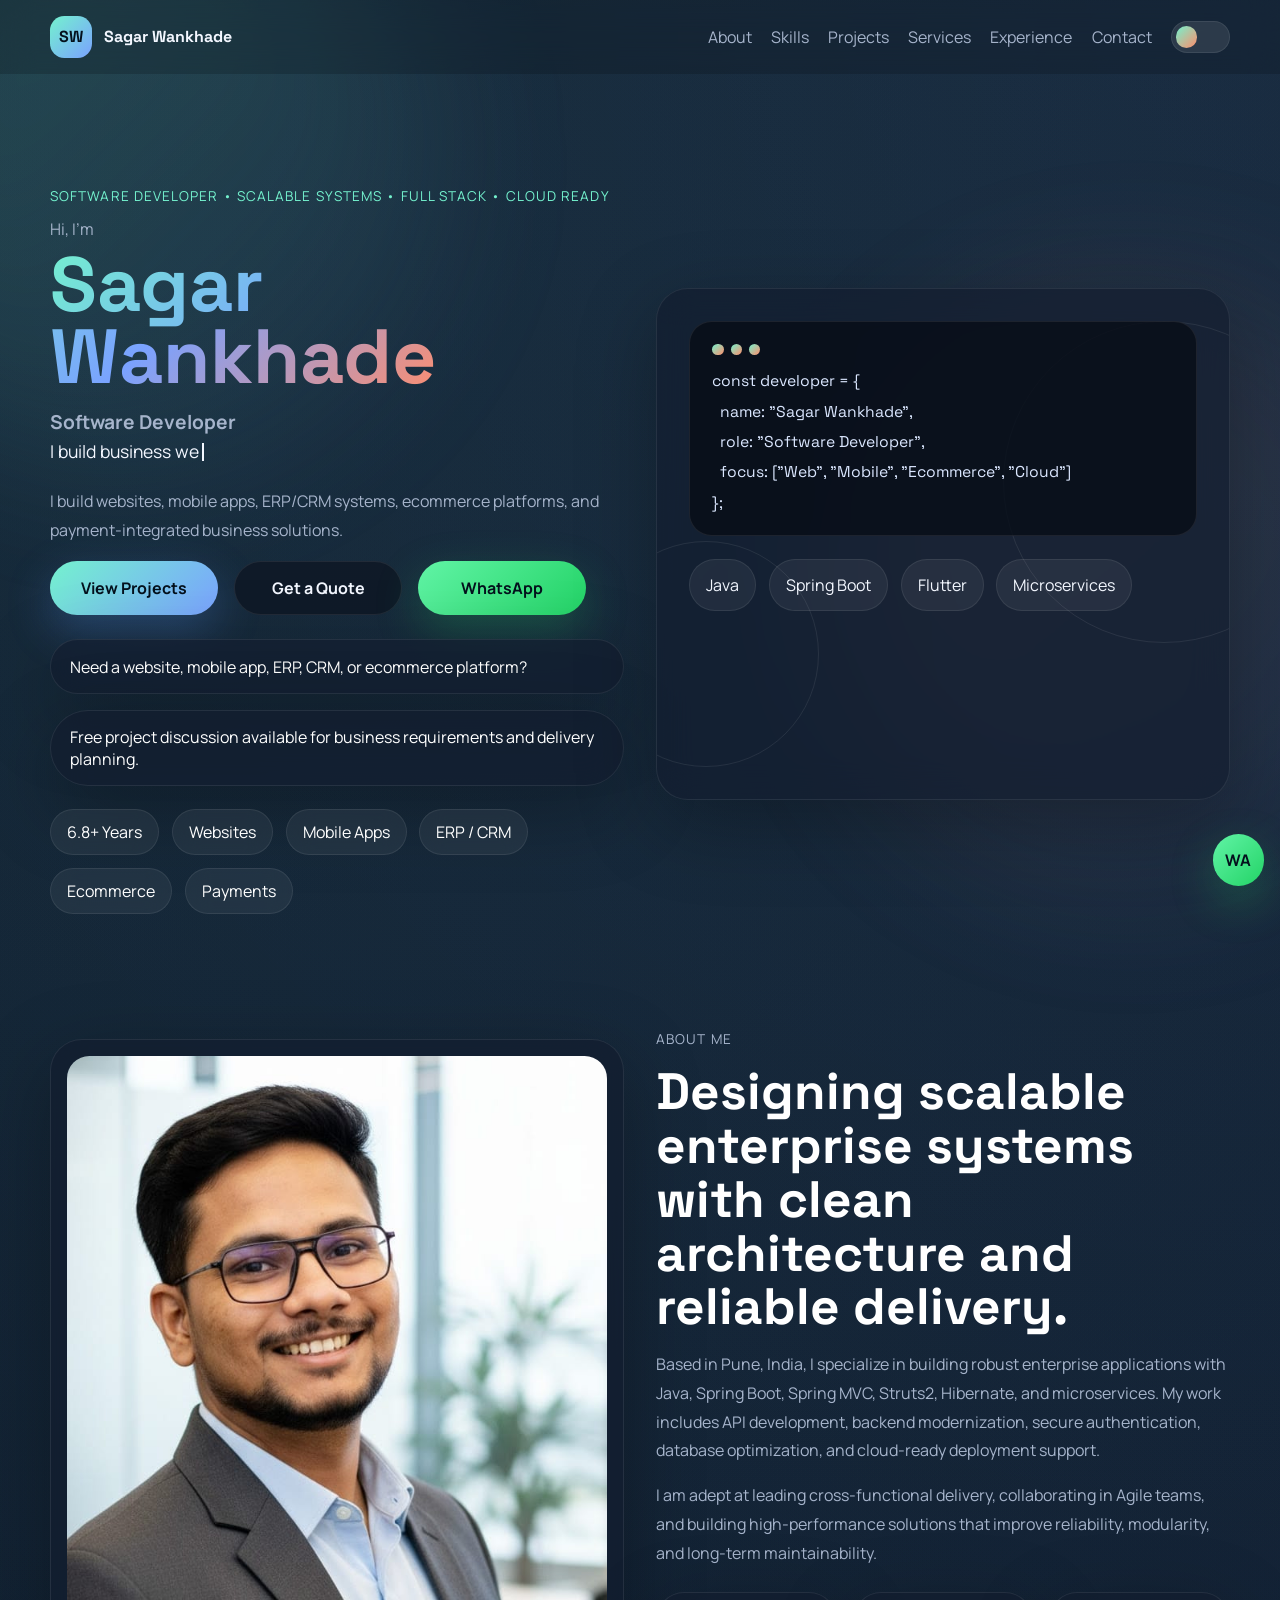
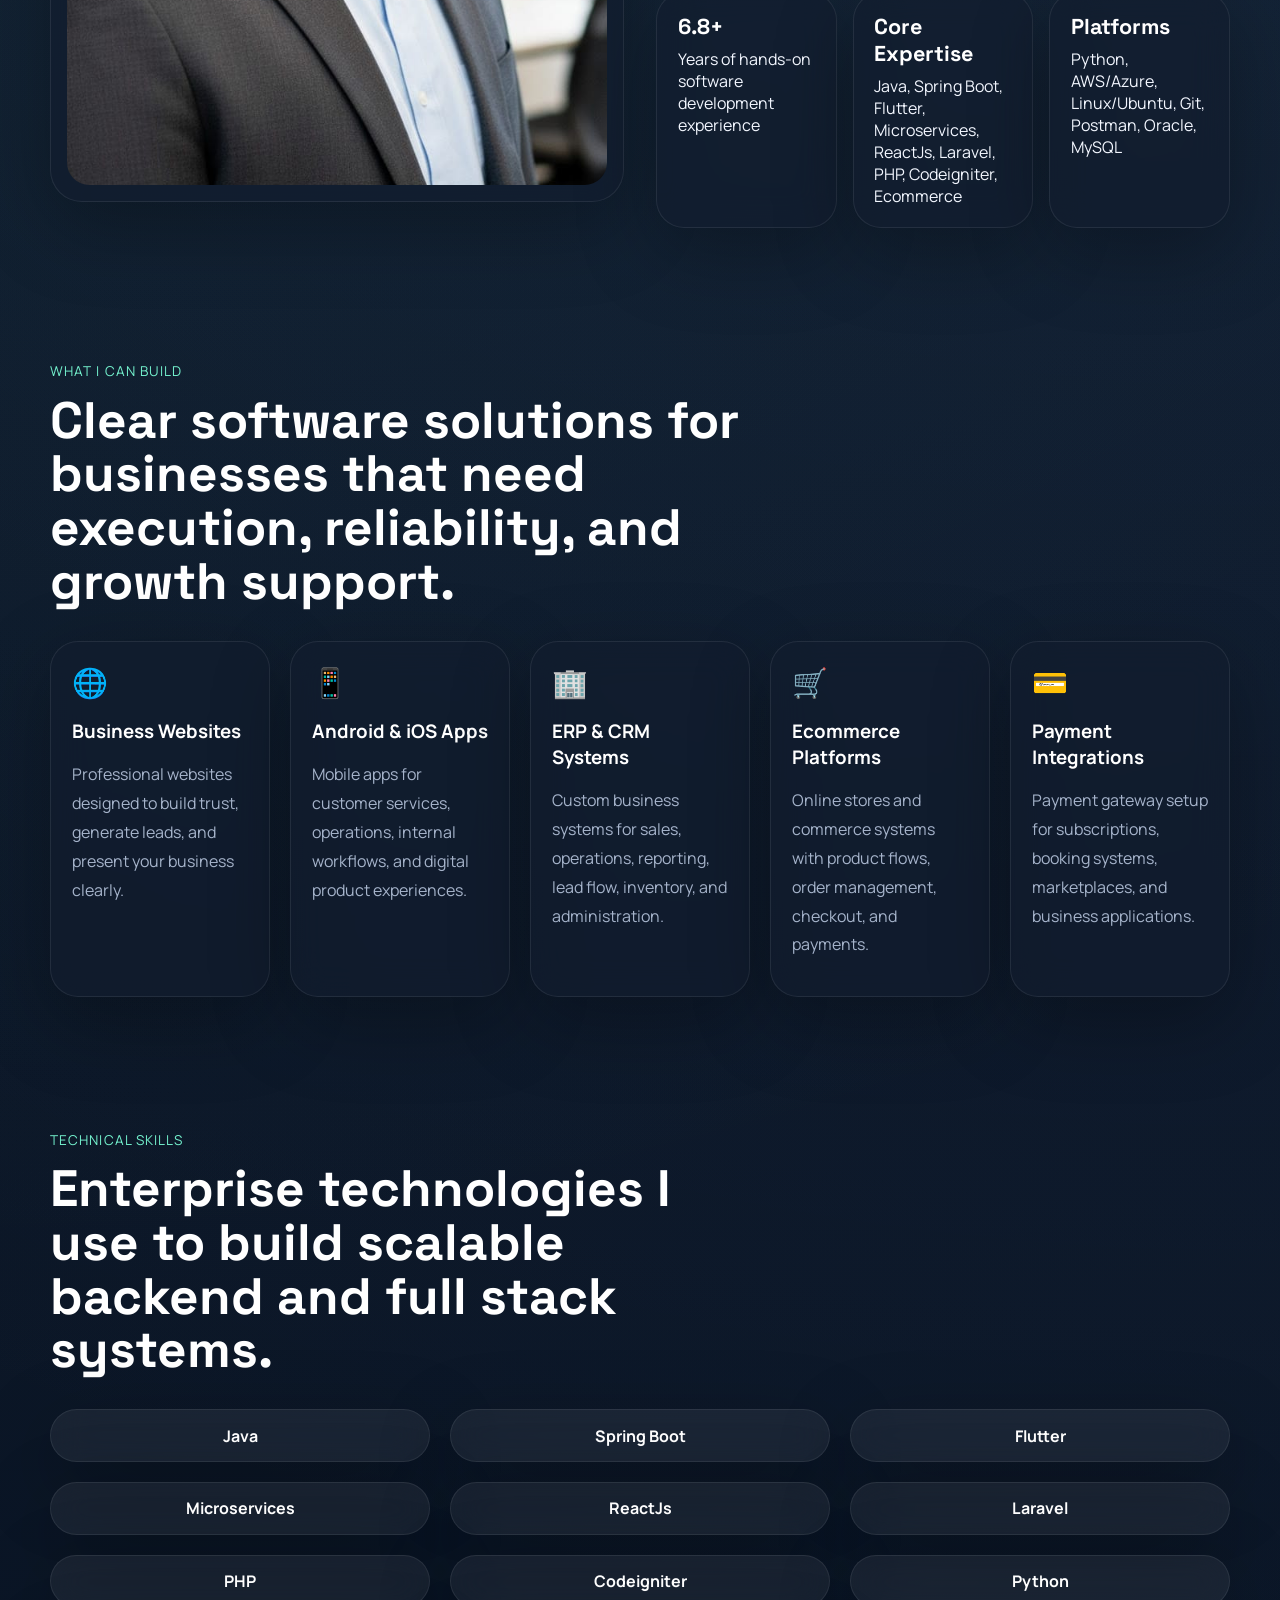
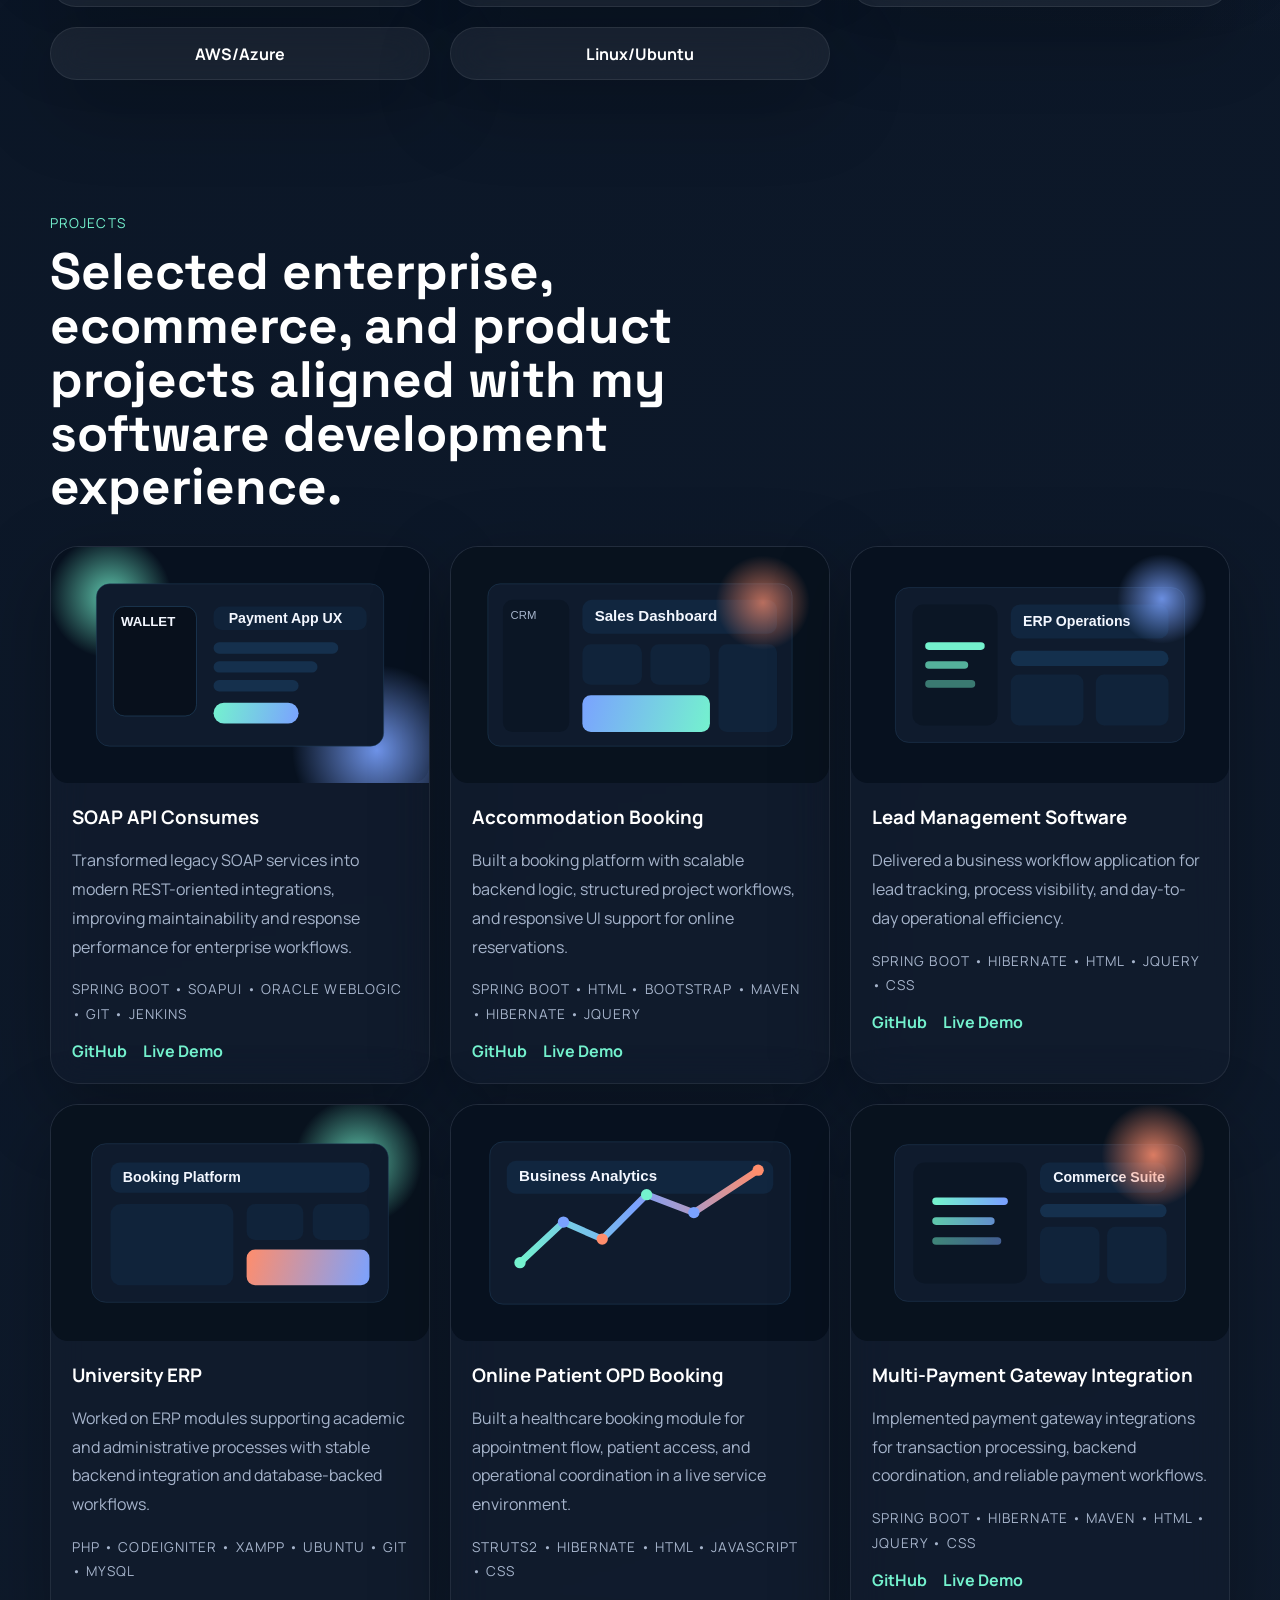
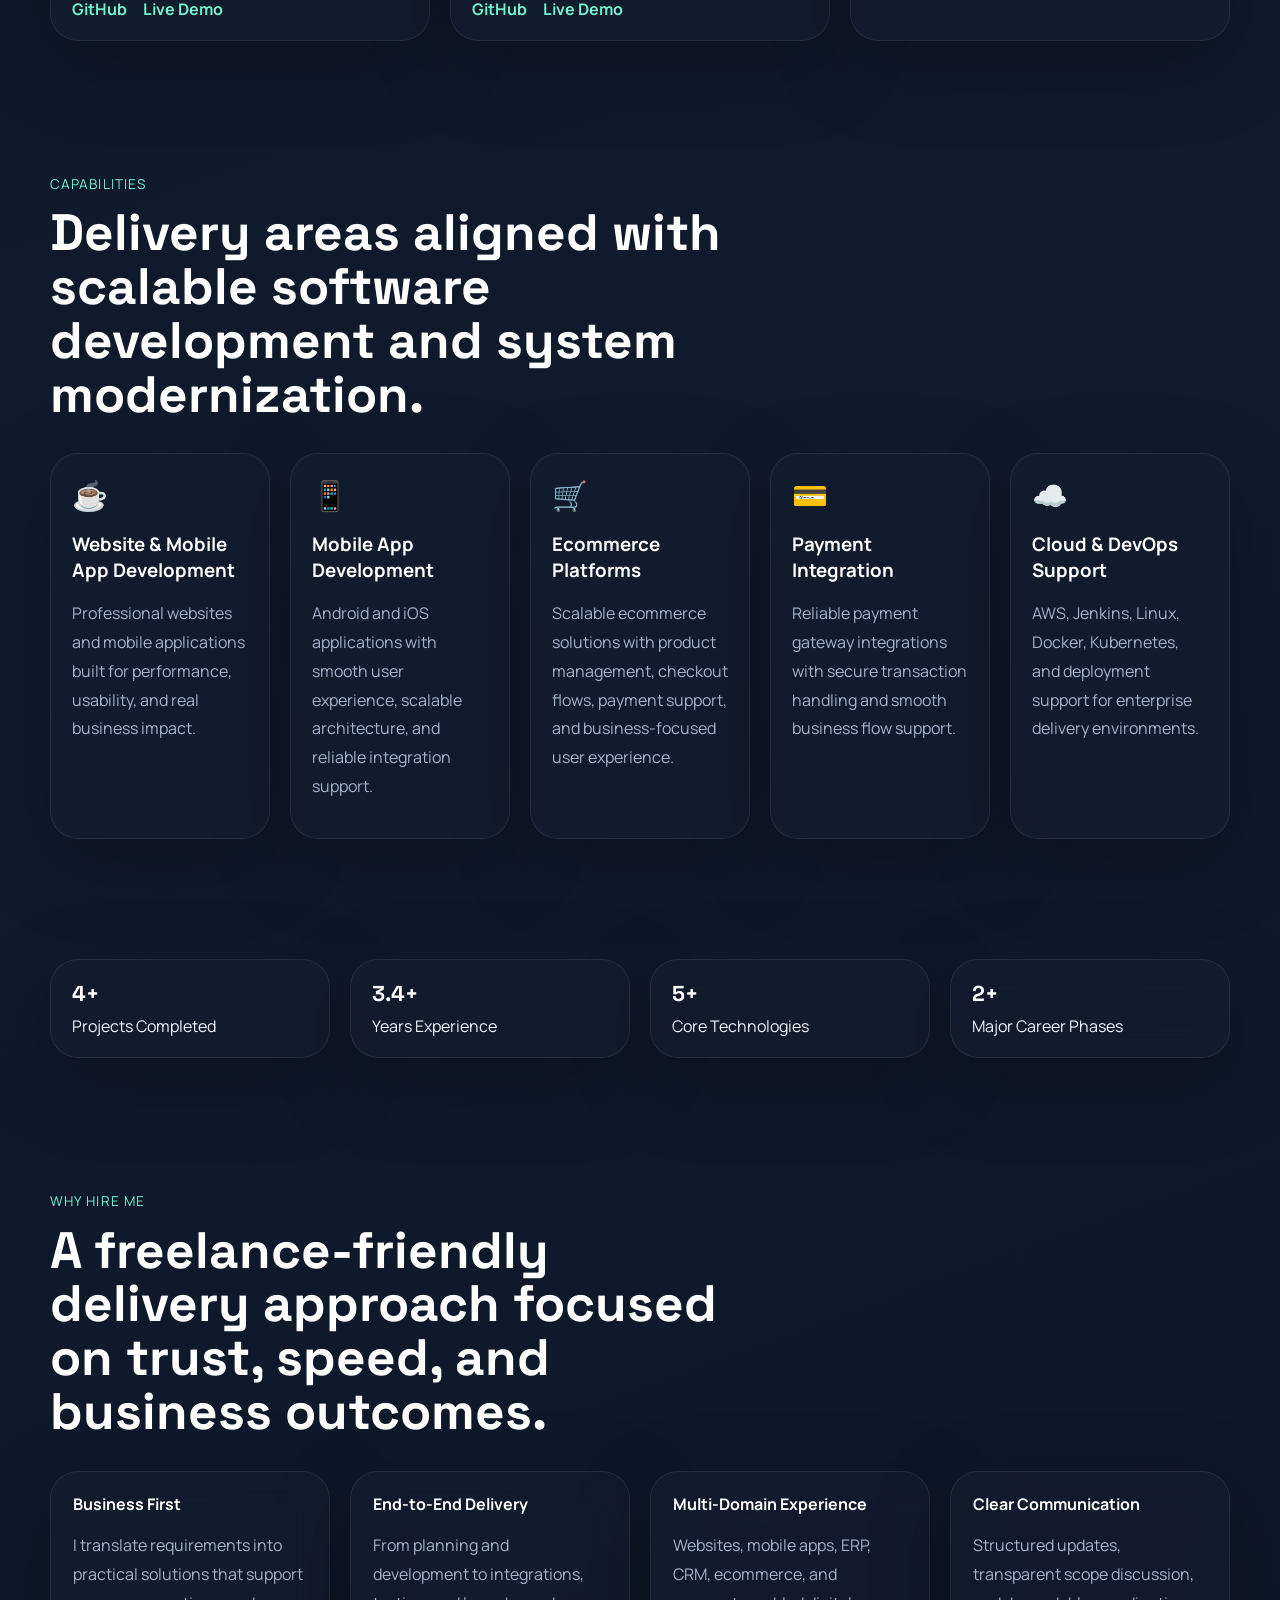
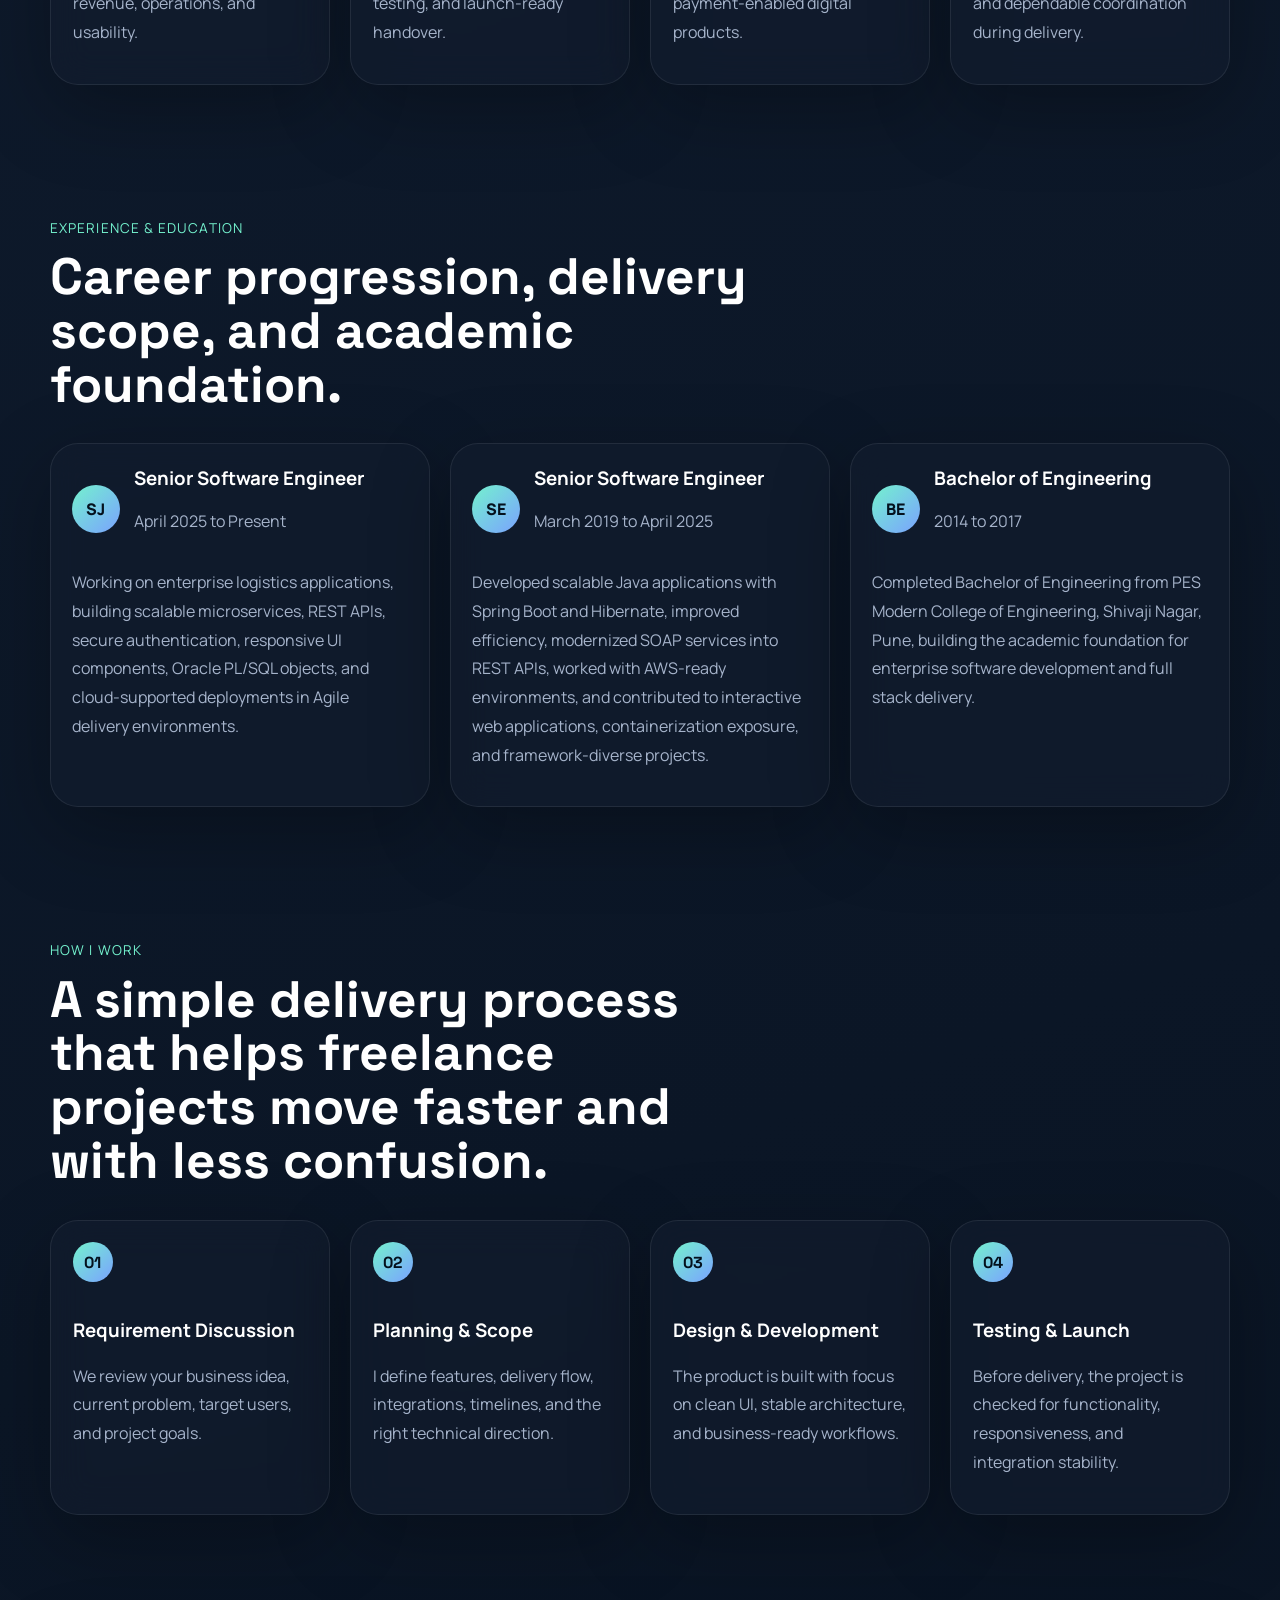
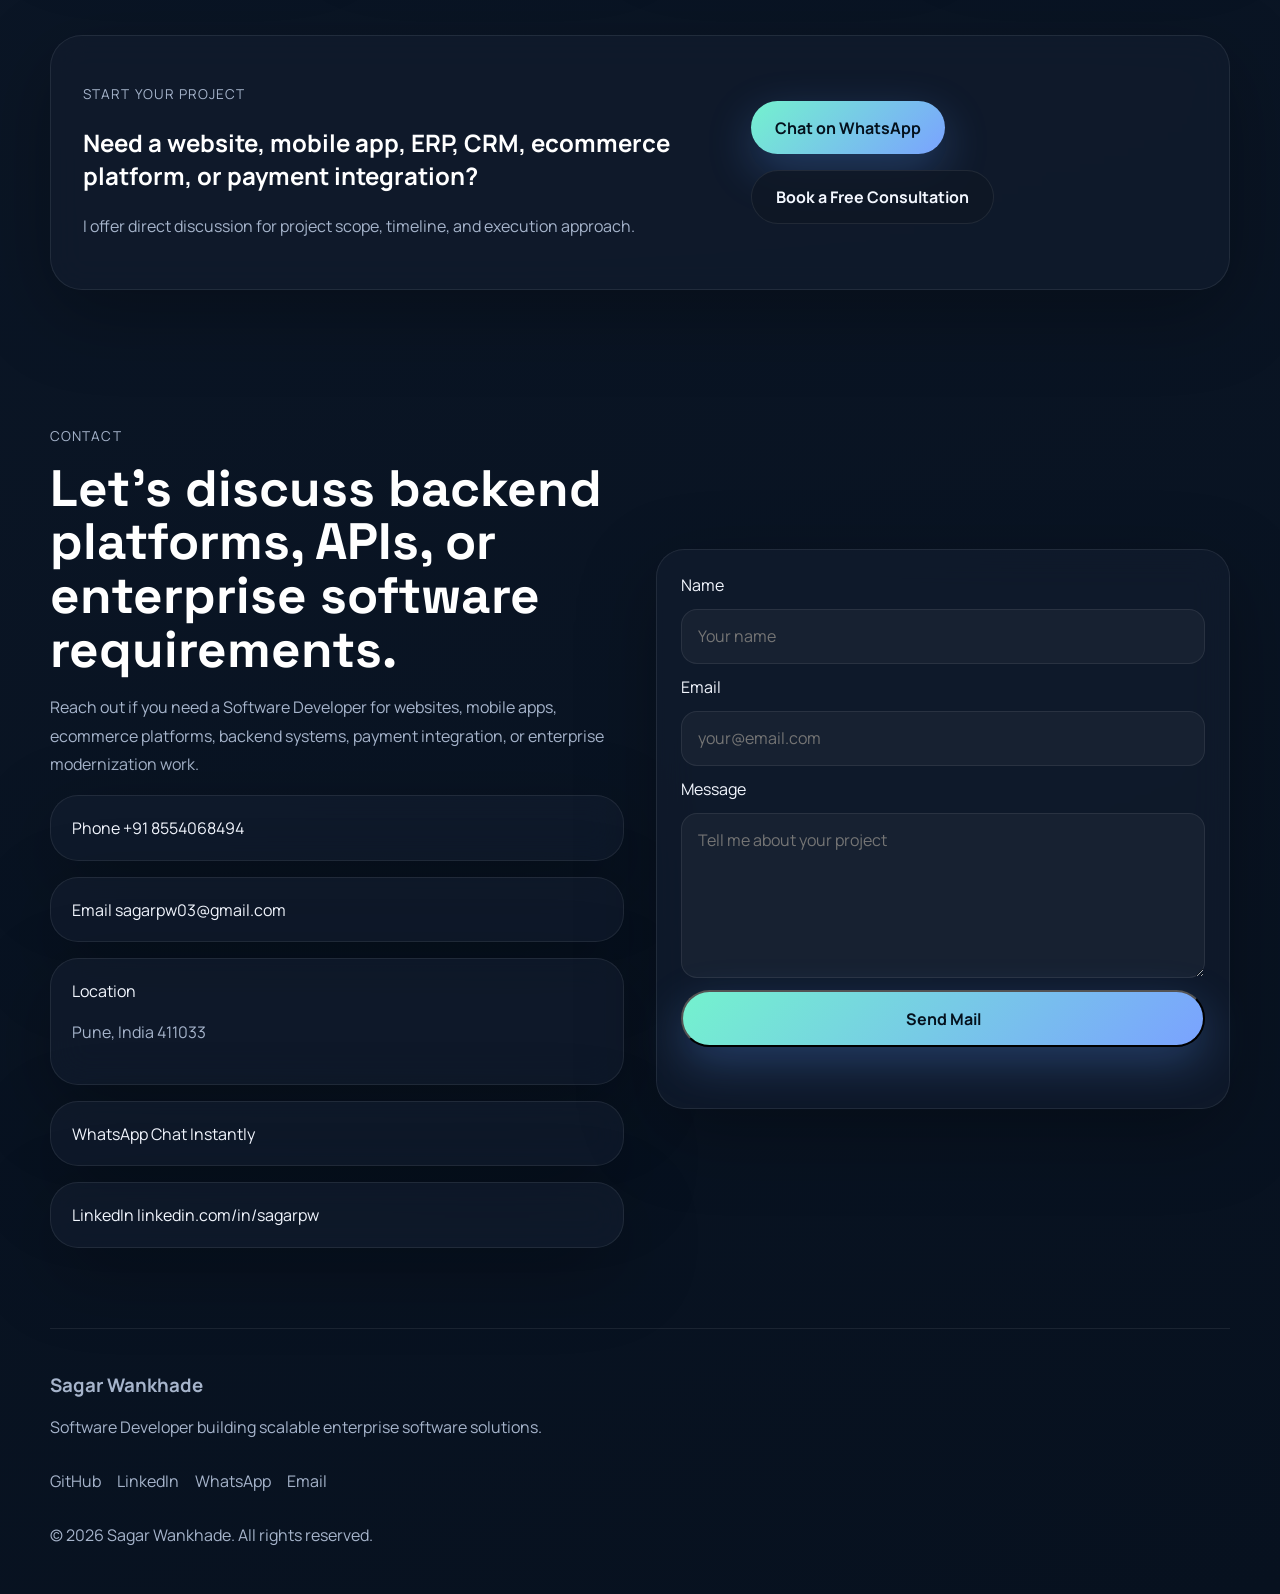
==== commit 7fc81d68: "changes" ====
--- a/index.html
+++ b/index.html
@@ -70,6 +70,7 @@
   </script>
 </head>
 <body>
+  <canvas id="splashCursor" class="splash-cursor" aria-hidden="true"></canvas>
   <div class="page-shell">
     <div class="aurora aurora-one"></div>
     <div class="aurora aurora-two"></div>
@@ -116,7 +117,7 @@
               I build <span id="typedText" class="typed-text" aria-live="polite"></span>
             </p>
             <p class="hero-description">
-              Software Developer with 6.8+ years of experience building mobile apps, ERP and CRM systems, websites, ecommerce platforms, digital business solutions, payment gateway integrations, and scalable backend platforms for real-world business needs.
+              I build websites, mobile apps, ERP/CRM systems, ecommerce platforms, and payment-integrated business solutions.
             </p>
             <div class="hero-actions">
               <a class="btn btn-primary" href="#projects">View Projects</a>
@@ -127,15 +128,13 @@
               <div class="glass-card strip-card">Need a website, mobile app, ERP, CRM, or ecommerce platform?</div>
               <div class="glass-card strip-card">Free project discussion available for business requirements and delivery planning.</div>
             </div>
-            <div class="hero-meta">
-              <div class="meta-card glass-card">
-                <strong>6.8+</strong>
-                <span>Years of enterprise development experience</span>
-              </div>
-              <div class="meta-card glass-card">
-                <strong>Full Stack Delivery</strong>
-                <span>Websites, mobile apps, ecommerce, backend systems, and cloud integration</span>
-              </div>
+            <div class="hero-trust reveal">
+              <span>6.8+ Years</span>
+              <span>Websites</span>
+              <span>Mobile Apps</span>
+              <span>ERP / CRM</span>
+              <span>Ecommerce</span>
+              <span>Payments</span>
             </div>
           </div>
 
--- a/style.css
+++ b/style.css
@@ -53,6 +53,17 @@
   overflow-x: hidden;
 }
 
+.splash-cursor {
+  position: fixed;
+  inset: 0;
+  width: 100%;
+  height: 100%;
+  pointer-events: none;
+  z-index: 6;
+  opacity: 0.82;
+  mix-blend-mode: screen;
+}
+
 a {
   color: inherit;
   text-decoration: none;
@@ -208,10 +219,26 @@
 }
 
 .hero-section {
+  position: relative;
   padding: 5.5rem 0 3rem;
   min-height: 100vh;
   display: grid;
   align-items: center;
+  overflow: hidden;
+}
+
+.hero-dot-grid {
+  position: absolute;
+  inset: 0;
+  z-index: 0;
+  pointer-events: none;
+  opacity: 0.28;
+}
+
+.hero-dot-grid canvas {
+  width: 100%;
+  height: 100%;
+  display: block;
 }
 
 .hero-grid,
@@ -227,6 +254,12 @@
 .contact-grid {
   grid-template-columns: repeat(2, minmax(0, 1fr));
   align-items: center;
+}
+
+.hero-copy,
+.hero-visual {
+  position: relative;
+  z-index: 1;
 }
 
 .eyebrow,
@@ -269,6 +302,12 @@
   color: var(--muted);
 }
 
+.hero-intro {
+  margin: 0 0 0.45rem;
+  color: var(--muted);
+  font-size: 1rem;
+}
+
 .typing-line {
   min-height: 2rem;
   margin: 0.2rem 0 1rem;
@@ -353,6 +392,23 @@
 .hero-meta {
   grid-template-columns: repeat(2, minmax(0, 1fr));
   margin-top: 2rem;
+}
+
+.hero-trust {
+  display: flex;
+  flex-wrap: wrap;
+  gap: 0.8rem;
+  margin-top: 1.4rem;
+}
+
+.hero-trust span {
+  padding: 0.7rem 1rem;
+  border-radius: 999px;
+  color: var(--heading);
+  background: rgba(255, 255, 255, 0.06);
+  border: 1px solid rgba(255, 255, 255, 0.08);
+  backdrop-filter: blur(12px);
+  -webkit-backdrop-filter: blur(12px);
 }
 
 .hero-strip {
@@ -696,15 +752,15 @@
 
 .whatsapp-float {
   position: fixed;
-  right: 1.2rem;
-  bottom: 1.2rem;
-  width: 3.6rem;
-  height: 3.6rem;
+  right: 1rem;
+  bottom: 0.9rem;
+  width: 3.2rem;
+  height: 3.2rem;
   border-radius: 50%;
   display: grid;
   place-items: center;
   z-index: 25;
-  font-weight: 800;
+  font-weight: 700;
   color: #04111d;
   background: linear-gradient(135deg, #61f4a6, #23d366);
   box-shadow: 0 16px 45px rgba(35, 211, 102, 0.28);
@@ -804,6 +860,10 @@
   .hero-meta {
     grid-template-columns: 1fr;
   }
+
+  .hero-trust {
+    gap: 0.65rem;
+  }
 }
 
 @media (max-width: 560px) {
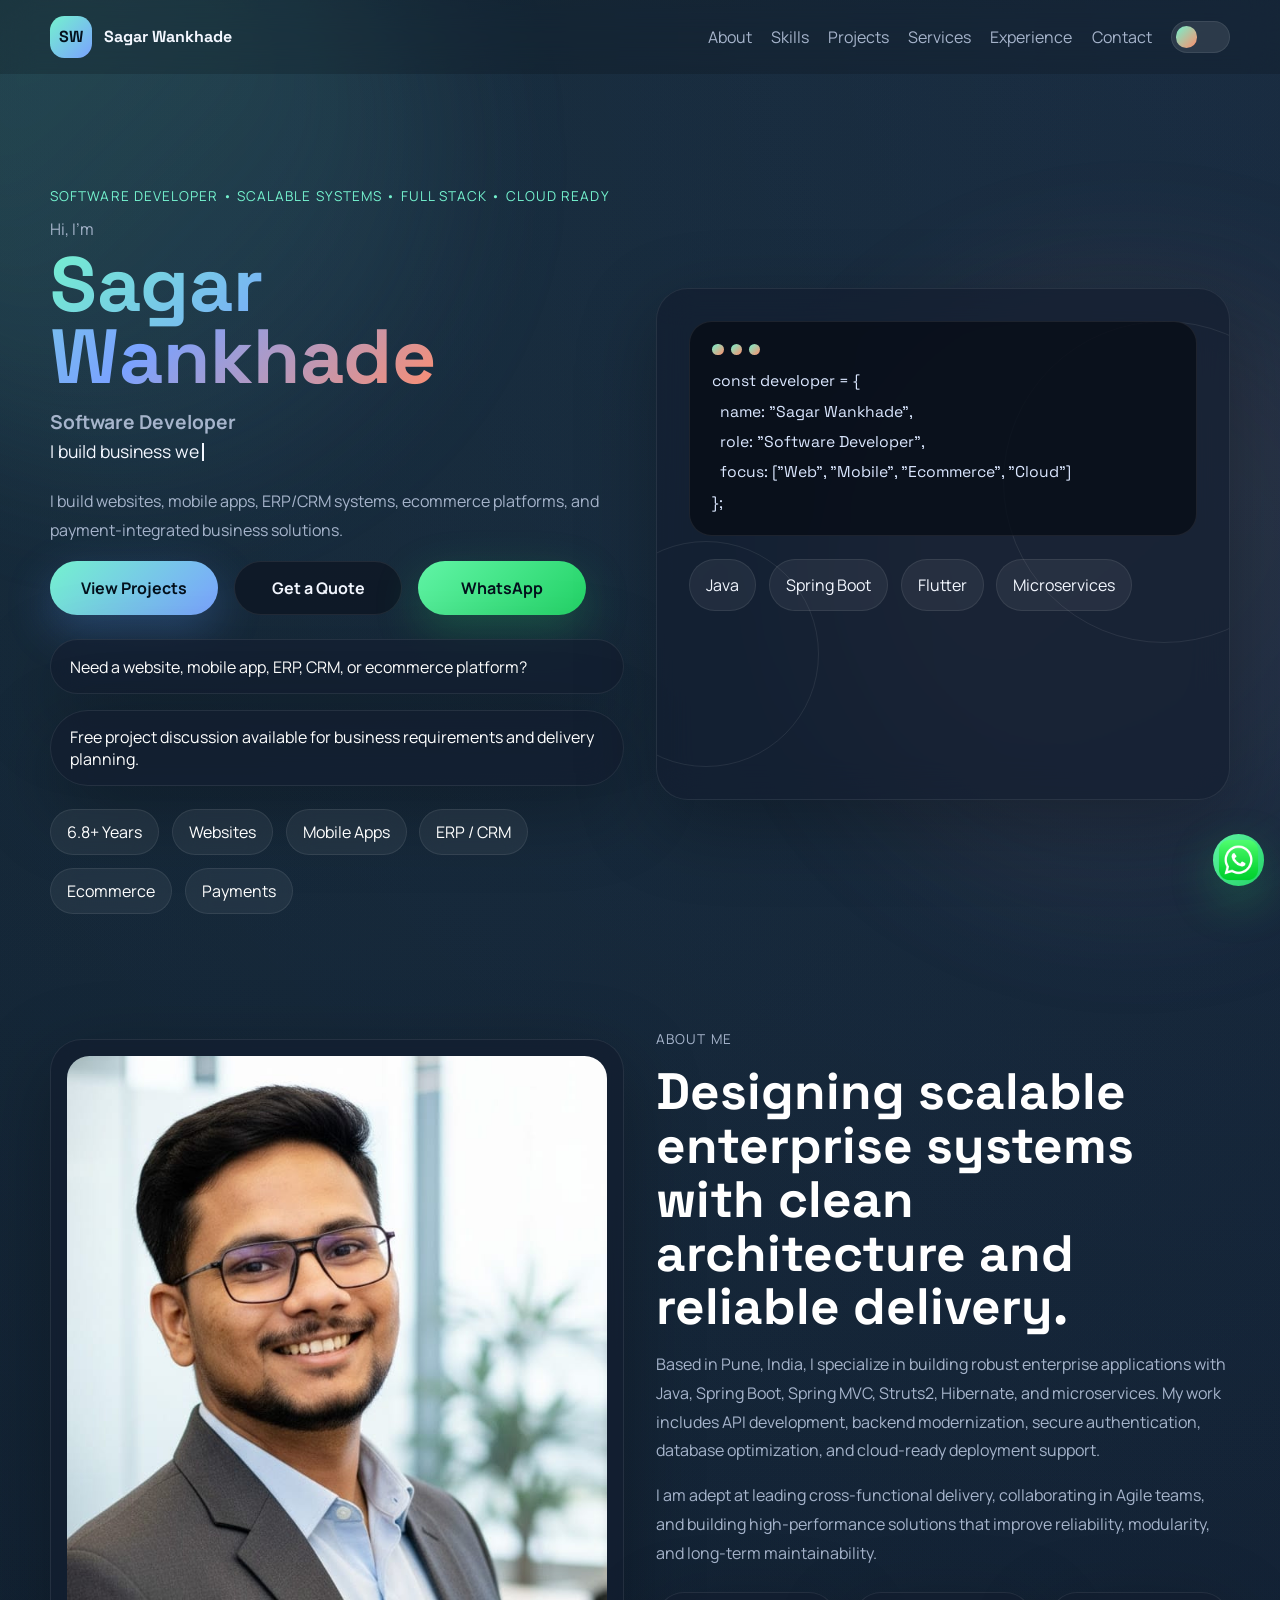
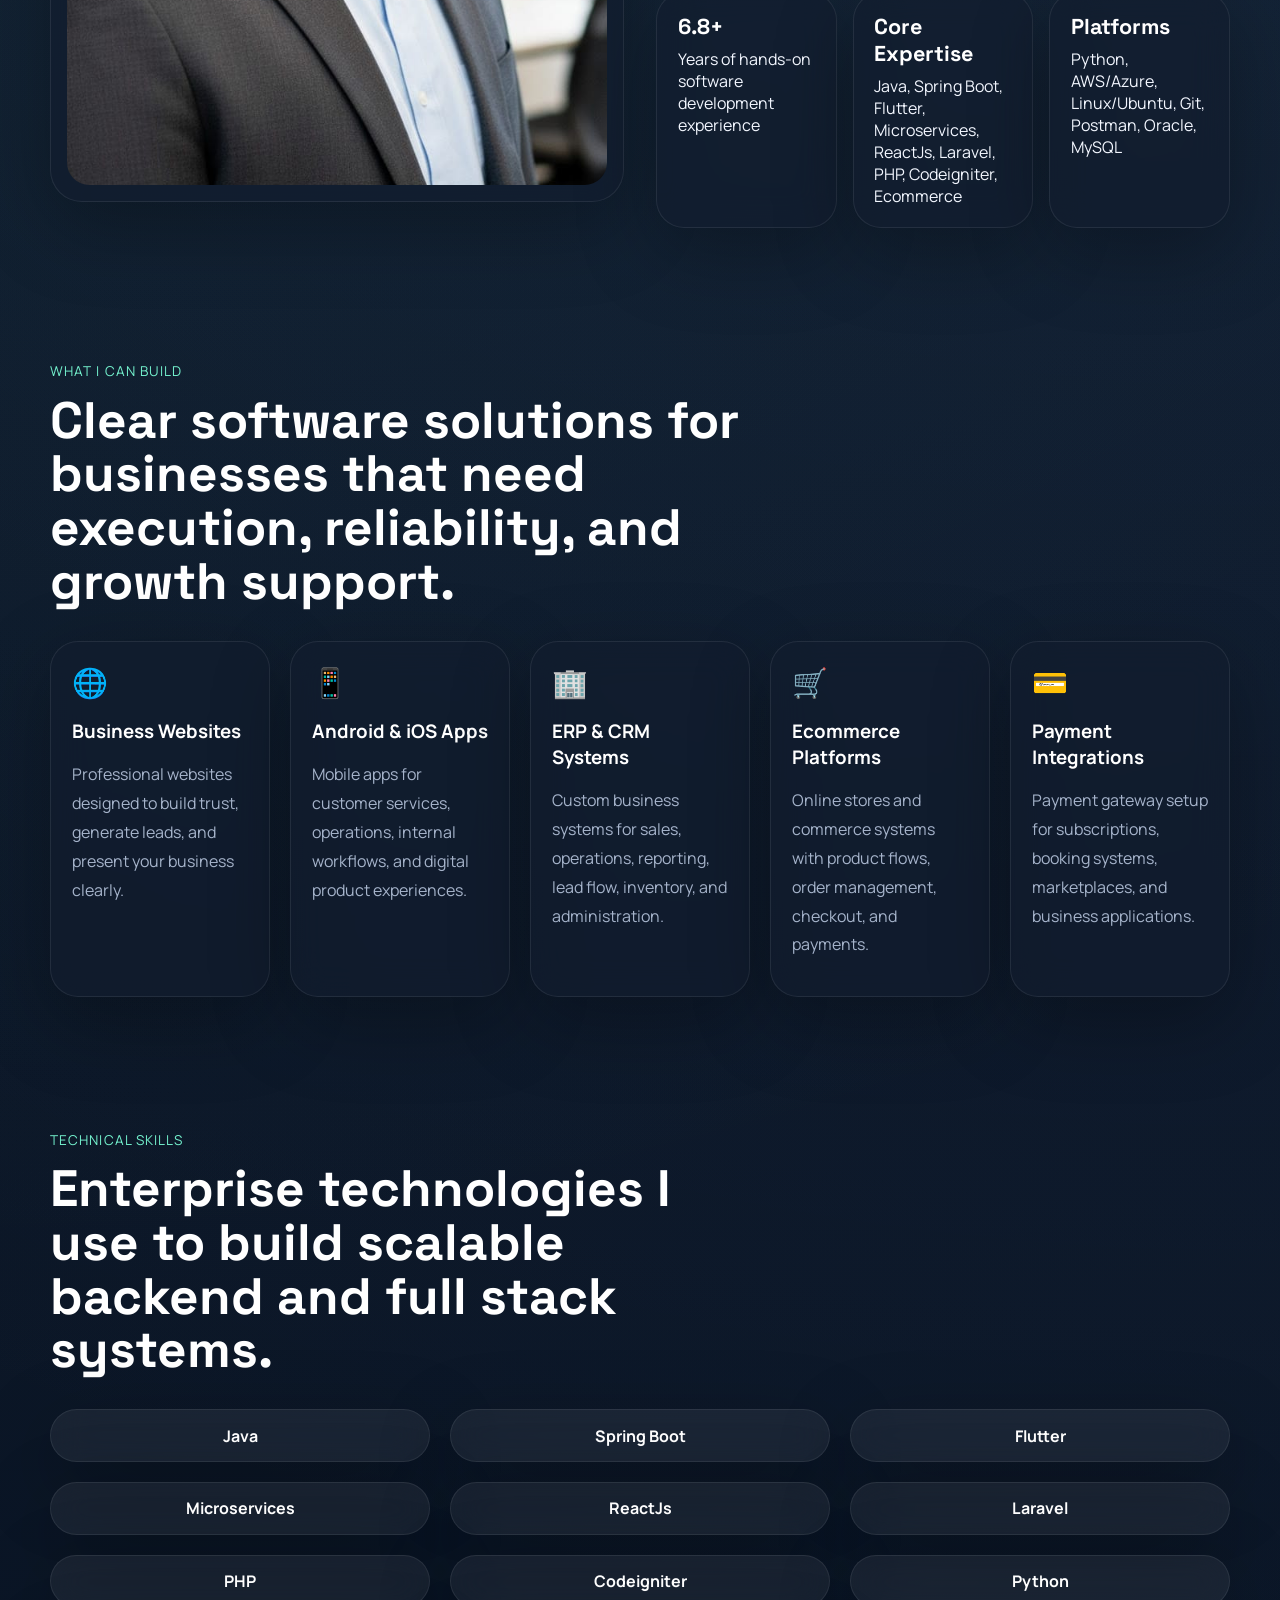
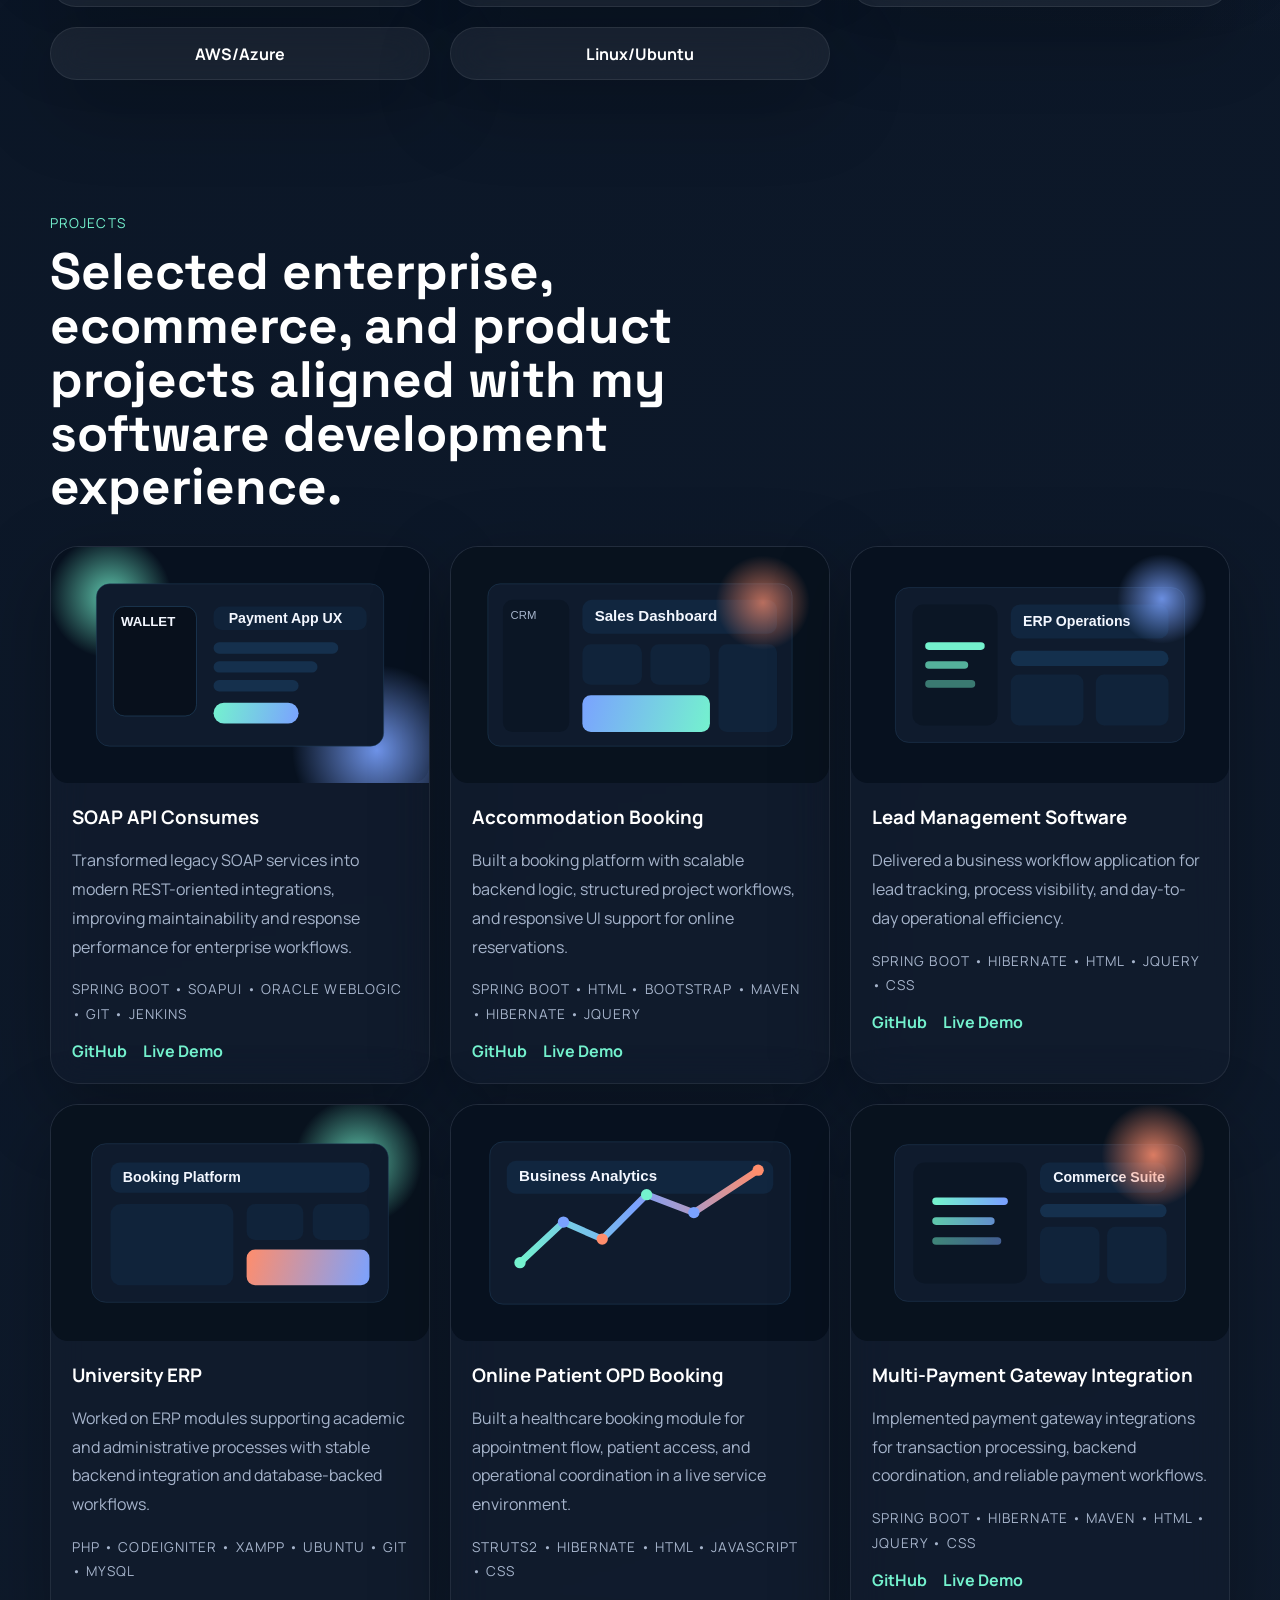
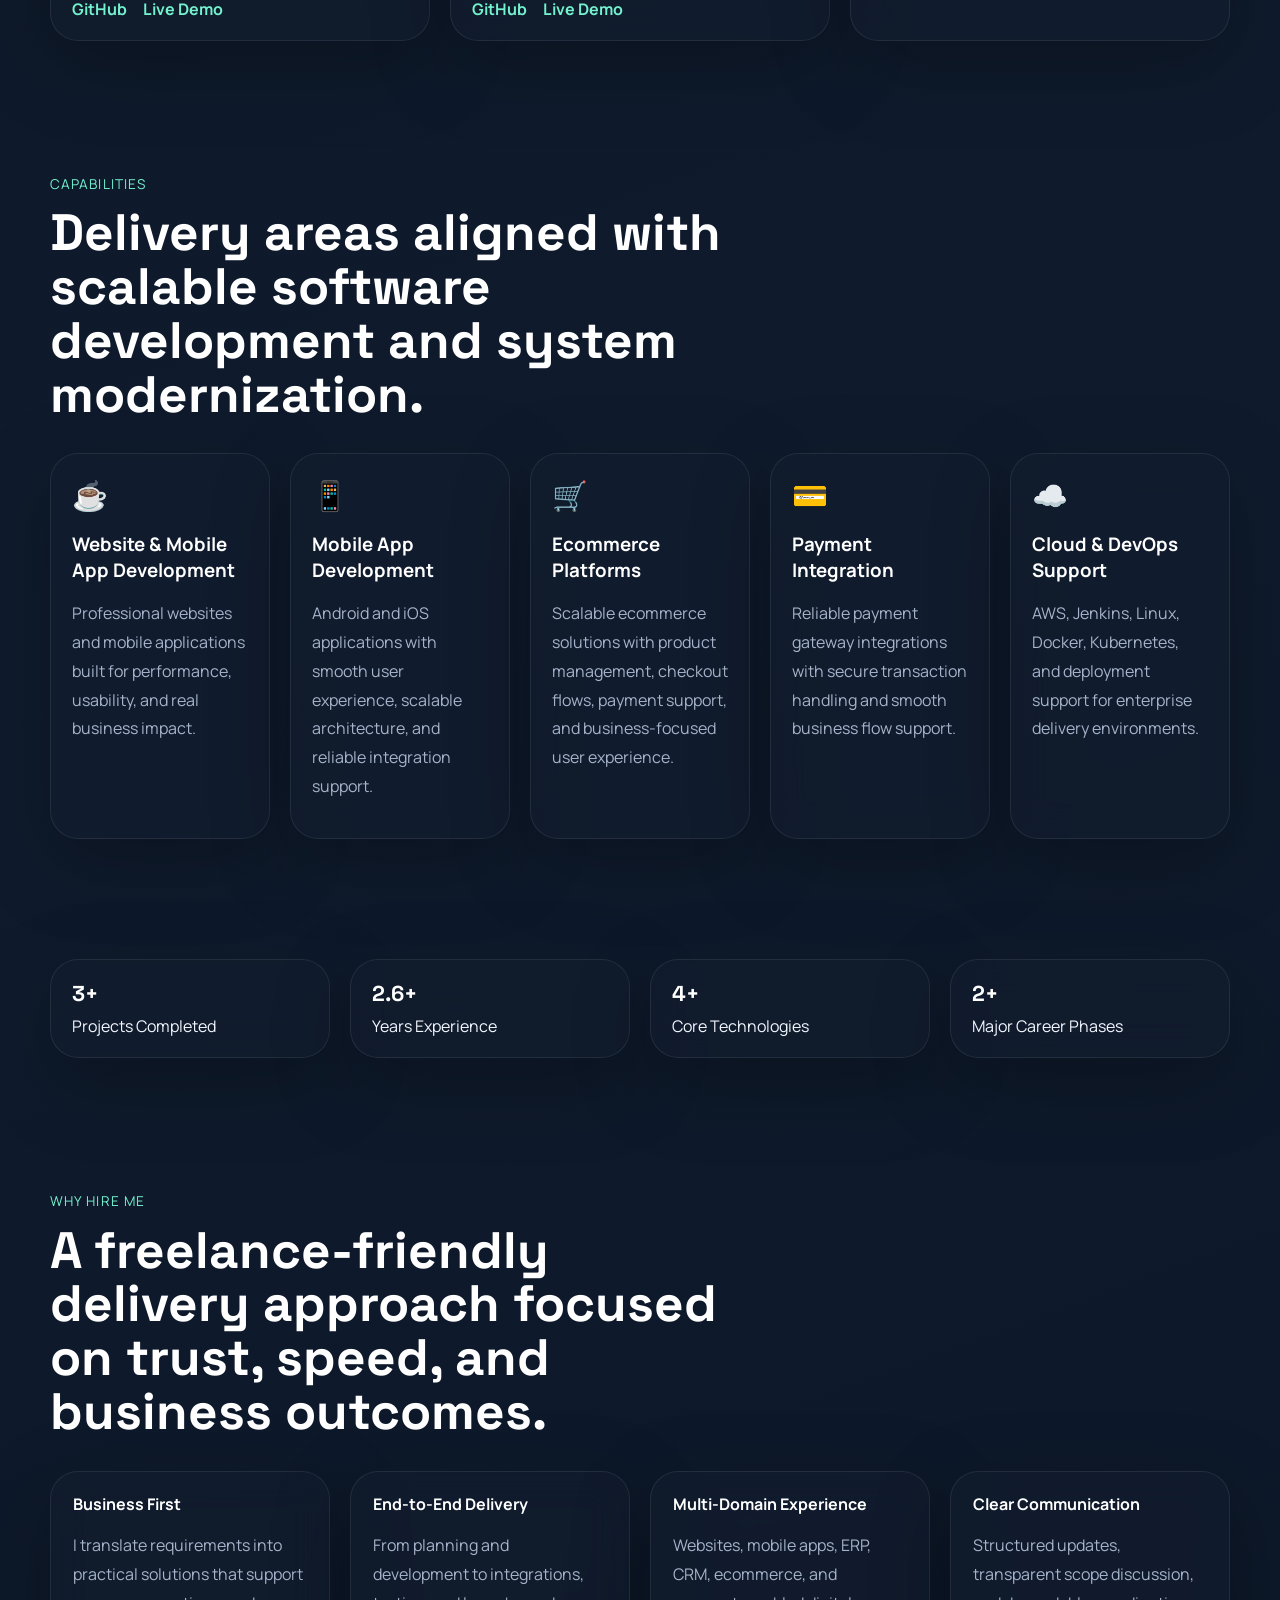
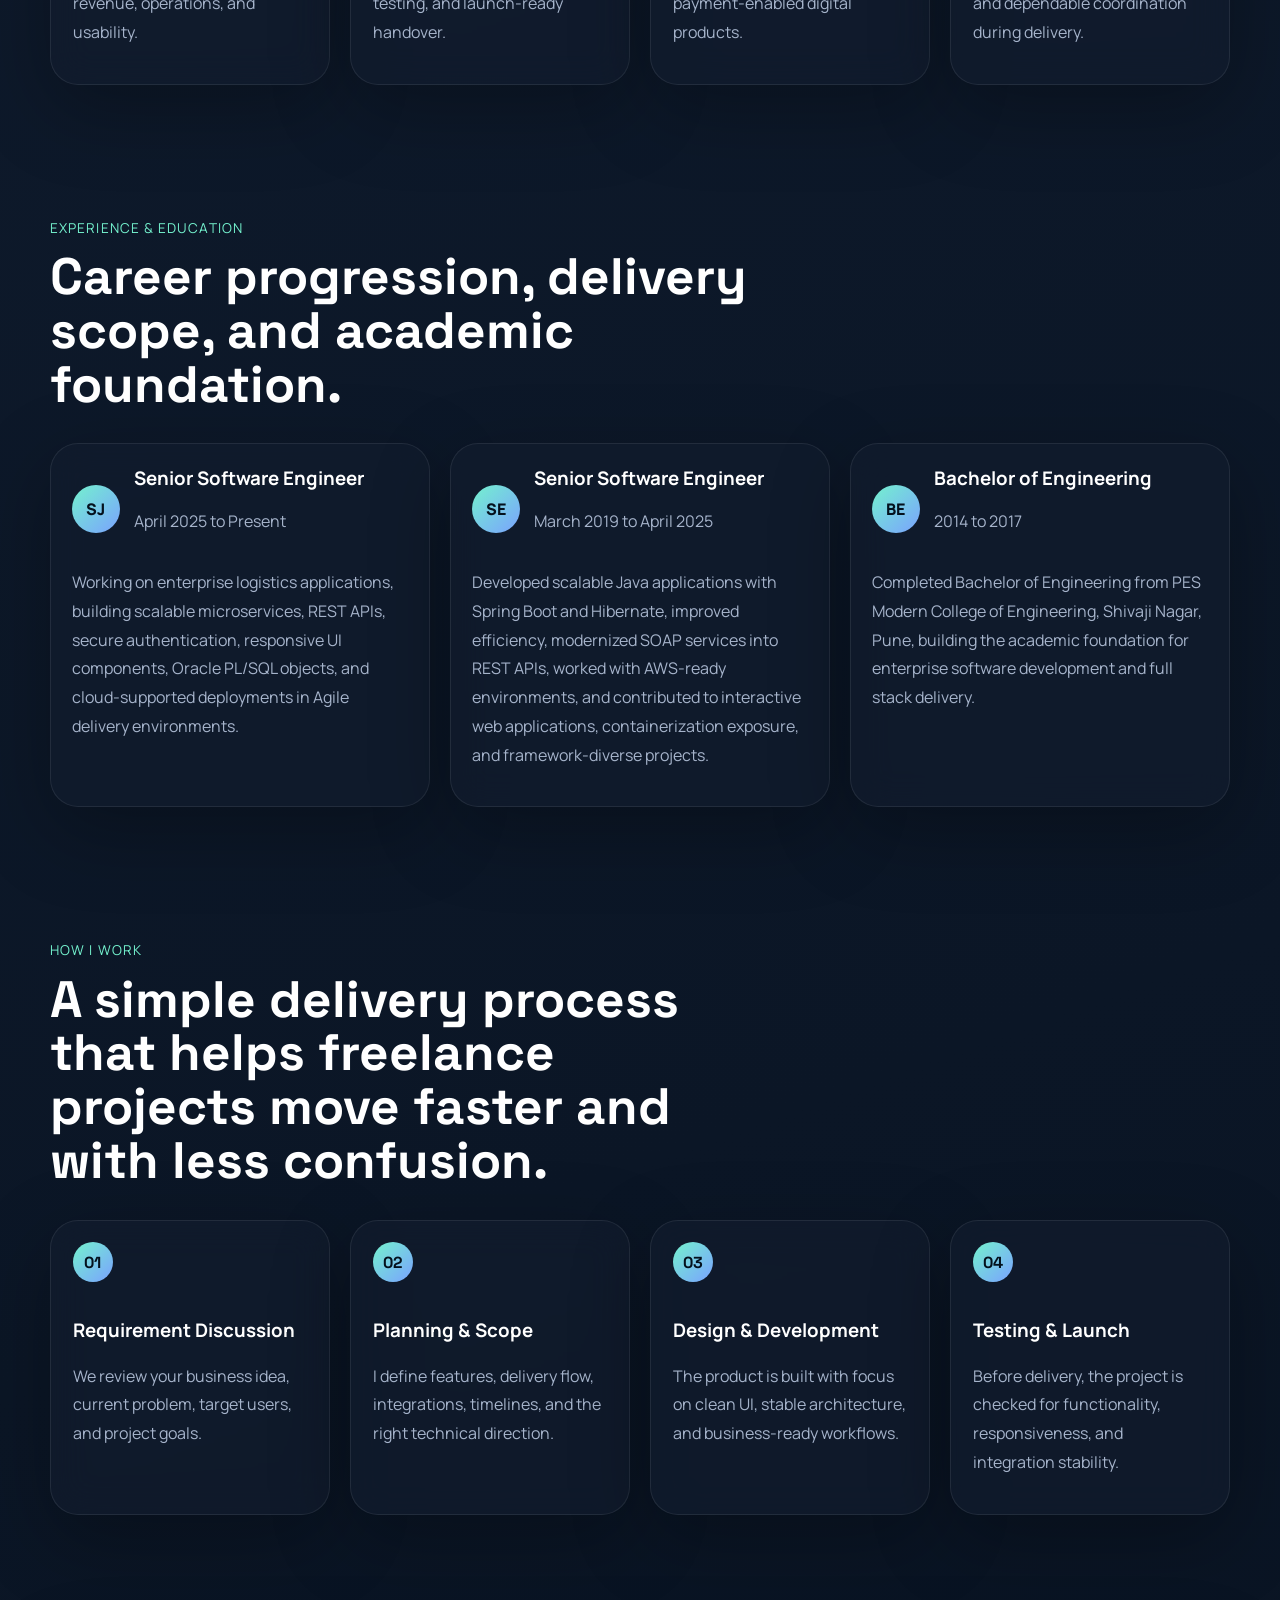
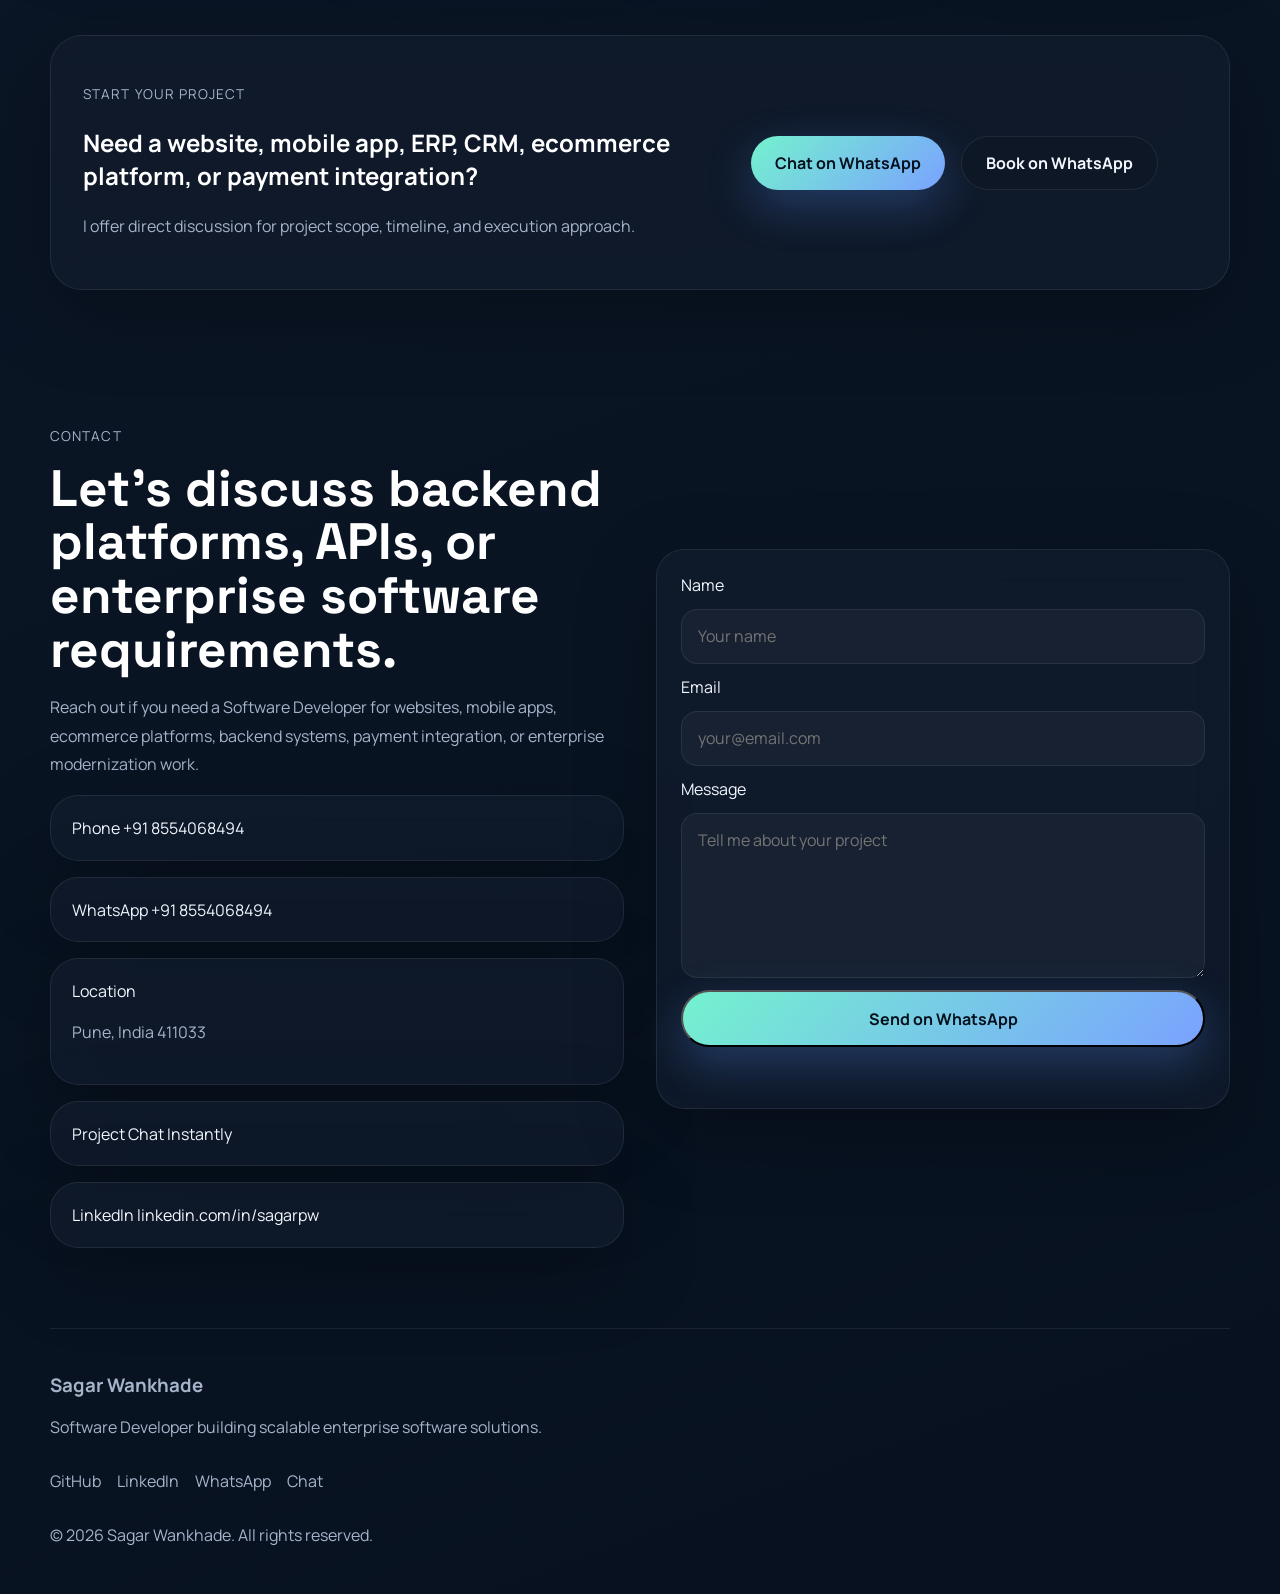
==== commit be07586e: "changes" ====
--- a/index.html
+++ b/index.html
@@ -519,7 +519,7 @@
             </div>
             <div class="hero-actions">
               <a class="btn btn-primary" href="https://wa.me/918554068494?text=Hello%20Sagar%2C%20I%20visited%20your%20portfolio%20and%20would%20like%20to%20discuss%20a%20project%20for%20website%2C%20mobile%20app%2C%20ERP%2FCRM%2C%20ecommerce%2C%20or%20payment%20integration." target="_blank" rel="noreferrer">Chat on WhatsApp</a>
-              <a class="btn btn-secondary" href="mailto:sagarpw03@gmail.com">Book a Free Consultation</a>
+              <a class="btn btn-secondary" href="https://wa.me/918554068494?text=Hello%20Sagar%2C%20I%20want%20to%20book%20a%20free%20consultation%20to%20discuss%20my%20project." target="_blank" rel="noreferrer">Book on WhatsApp</a>
             </div>
           </div>
         </div>
@@ -540,16 +540,16 @@
                 <a href="tel:+918554068494">+91 8554068494</a>
               </div>
               <div class="glass-card contact-card">
-                <span>Email</span>
-                <a href="mailto:sagarpw03@gmail.com">sagarpw03@gmail.com</a>
+                <span>WhatsApp</span>
+                <a href="https://wa.me/918554068494?text=Hello%20Sagar%2C%20I%20would%20like%20to%20discuss%20my%20project%20on%20WhatsApp." target="_blank" rel="noreferrer">+91 8554068494</a>
               </div>
               <div class="glass-card contact-card">
                 <span>Location</span>
                 <p>Pune, India 411033</p>
               </div>
               <div class="glass-card contact-card">
-                <span>WhatsApp</span>
-                <a href="https://wa.me/918554068494?text=Hello%20Sagar%2C%20I%20visited%20your%20portfolio%20and%20would%20like%20to%20discuss%20a%20project%20for%20website%2C%20mobile%20app%2C%20ERP%2FCRM%2C%20ecommerce%2C%20or%20payment%20integration." target="_blank" rel="noreferrer">Chat Instantly</a>
+                <span>Project Chat</span>
+                <a href="https://wa.me/918554068494?text=Hello%20Sagar%2C%20I%20visited%20your%20portfolio%20and%20would%20like%20to%20discuss%20a%20project%20for%20website%2C%20mobile%20app%2C%20ERP%2FCRM%2C%20ecommerce%2C%20or%20payment%20integration." target="_blank" rel="noreferrer">Instantly</a>
               </div>
               <div class="glass-card contact-card">
                 <span>LinkedIn</span>
@@ -568,7 +568,7 @@
             <label for="message">Message</label>
             <textarea id="message" name="message" rows="6" placeholder="Tell me about your project" required></textarea>
 
-            <button class="btn btn-primary" type="submit">Send Mail</button>
+            <button class="btn btn-primary" type="submit">Send on WhatsApp</button>
             <p class="form-feedback" id="formFeedback" aria-live="polite"></p>
           </form>
         </div>
@@ -586,14 +586,16 @@
           <a href="https://github.com/" target="_blank" rel="noreferrer">GitHub</a>
           <a href="https://www.linkedin.com/in/sagarpw" target="_blank" rel="noreferrer">LinkedIn</a>
           <a href="https://wa.me/918554068494?text=Hello%20Sagar%2C%20I%20visited%20your%20portfolio%20and%20would%20like%20to%20discuss%20a%20project%20for%20website%2C%20mobile%20app%2C%20ERP%2FCRM%2C%20ecommerce%2C%20or%20payment%20integration." target="_blank" rel="noreferrer">WhatsApp</a>
-          <a href="mailto:sagarpw03@gmail.com">Email</a>
+          <a href="https://wa.me/918554068494?text=Hello%20Sagar%2C%20I%20visited%20your%20portfolio%20and%20would%20like%20to%20connect." target="_blank" rel="noreferrer">Chat</a>
         </div>
         <p>© <span id="currentYear"></span> Sagar Wankhade. All rights reserved.</p>
       </div>
     </footer>
   </div>
 
-  <a class="whatsapp-float" href="https://wa.me/918554068494?text=Hello%20Sagar%2C%20I%20visited%20your%20portfolio%20and%20would%20like%20to%20discuss%20a%20project%20for%20website%2C%20mobile%20app%2C%20ERP%2FCRM%2C%20ecommerce%2C%20or%20payment%20integration." target="_blank" rel="noreferrer" aria-label="Chat on WhatsApp">WA</a>
+  <a class="whatsapp-float" href="https://wa.me/918554068494?text=Hello%20Sagar%2C%20I%20visited%20your%20portfolio%20and%20would%20like%20to%20discuss%20a%20project%20for%20website%2C%20mobile%20app%2C%20ERP%2FCRM%2C%20ecommerce%2C%20or%20payment%20integration." target="_blank" rel="noreferrer" aria-label="Chat on WhatsApp">
+    <img src="images/whatsapp.png" alt="" aria-hidden="true">
+  </a>
 
   <script src="script.js"></script>
 </body>
--- a/style.css
+++ b/style.css
@@ -766,6 +766,12 @@
   box-shadow: 0 16px 45px rgba(35, 211, 102, 0.28);
 }
 
+.whatsapp-float img {
+  width: 2.7rem;
+  height: 2.7rem;
+  object-fit: contain;
+}
+
 .footer-content {
   display: grid;
   gap: 1rem;
